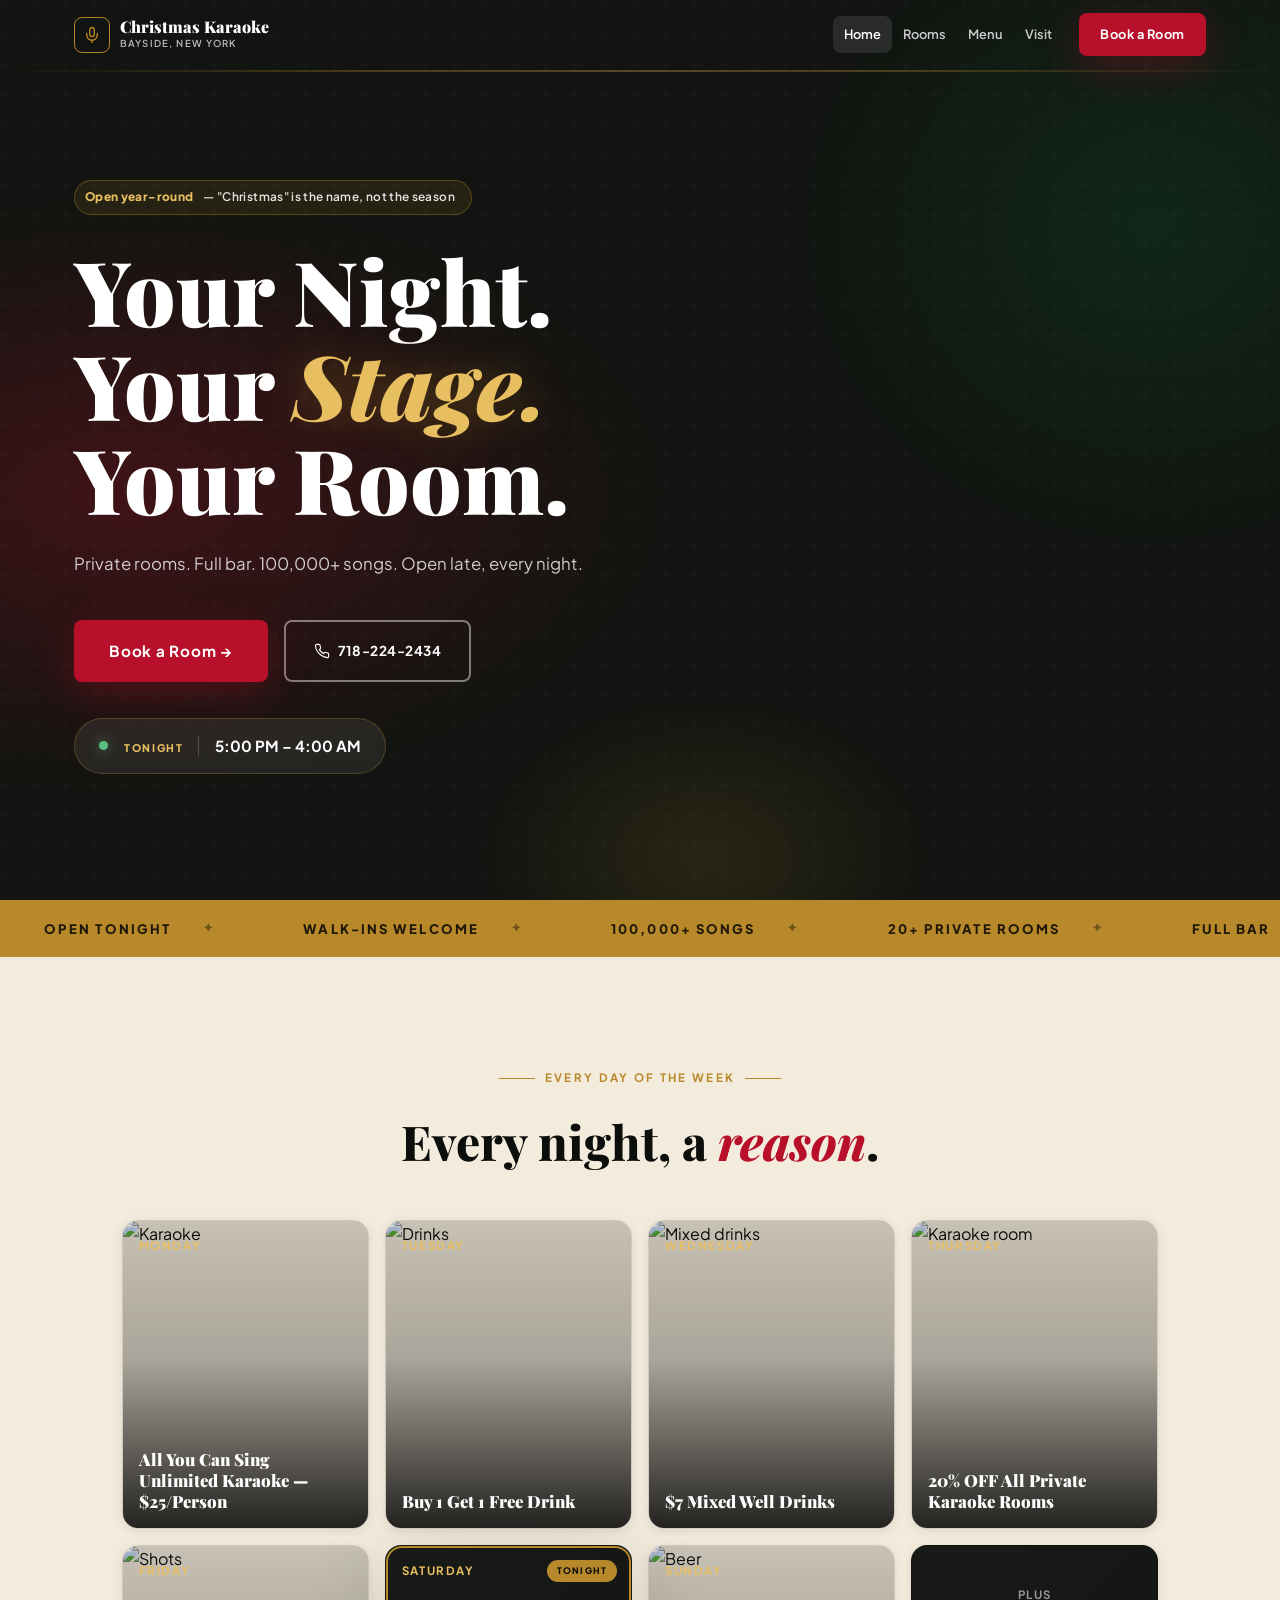
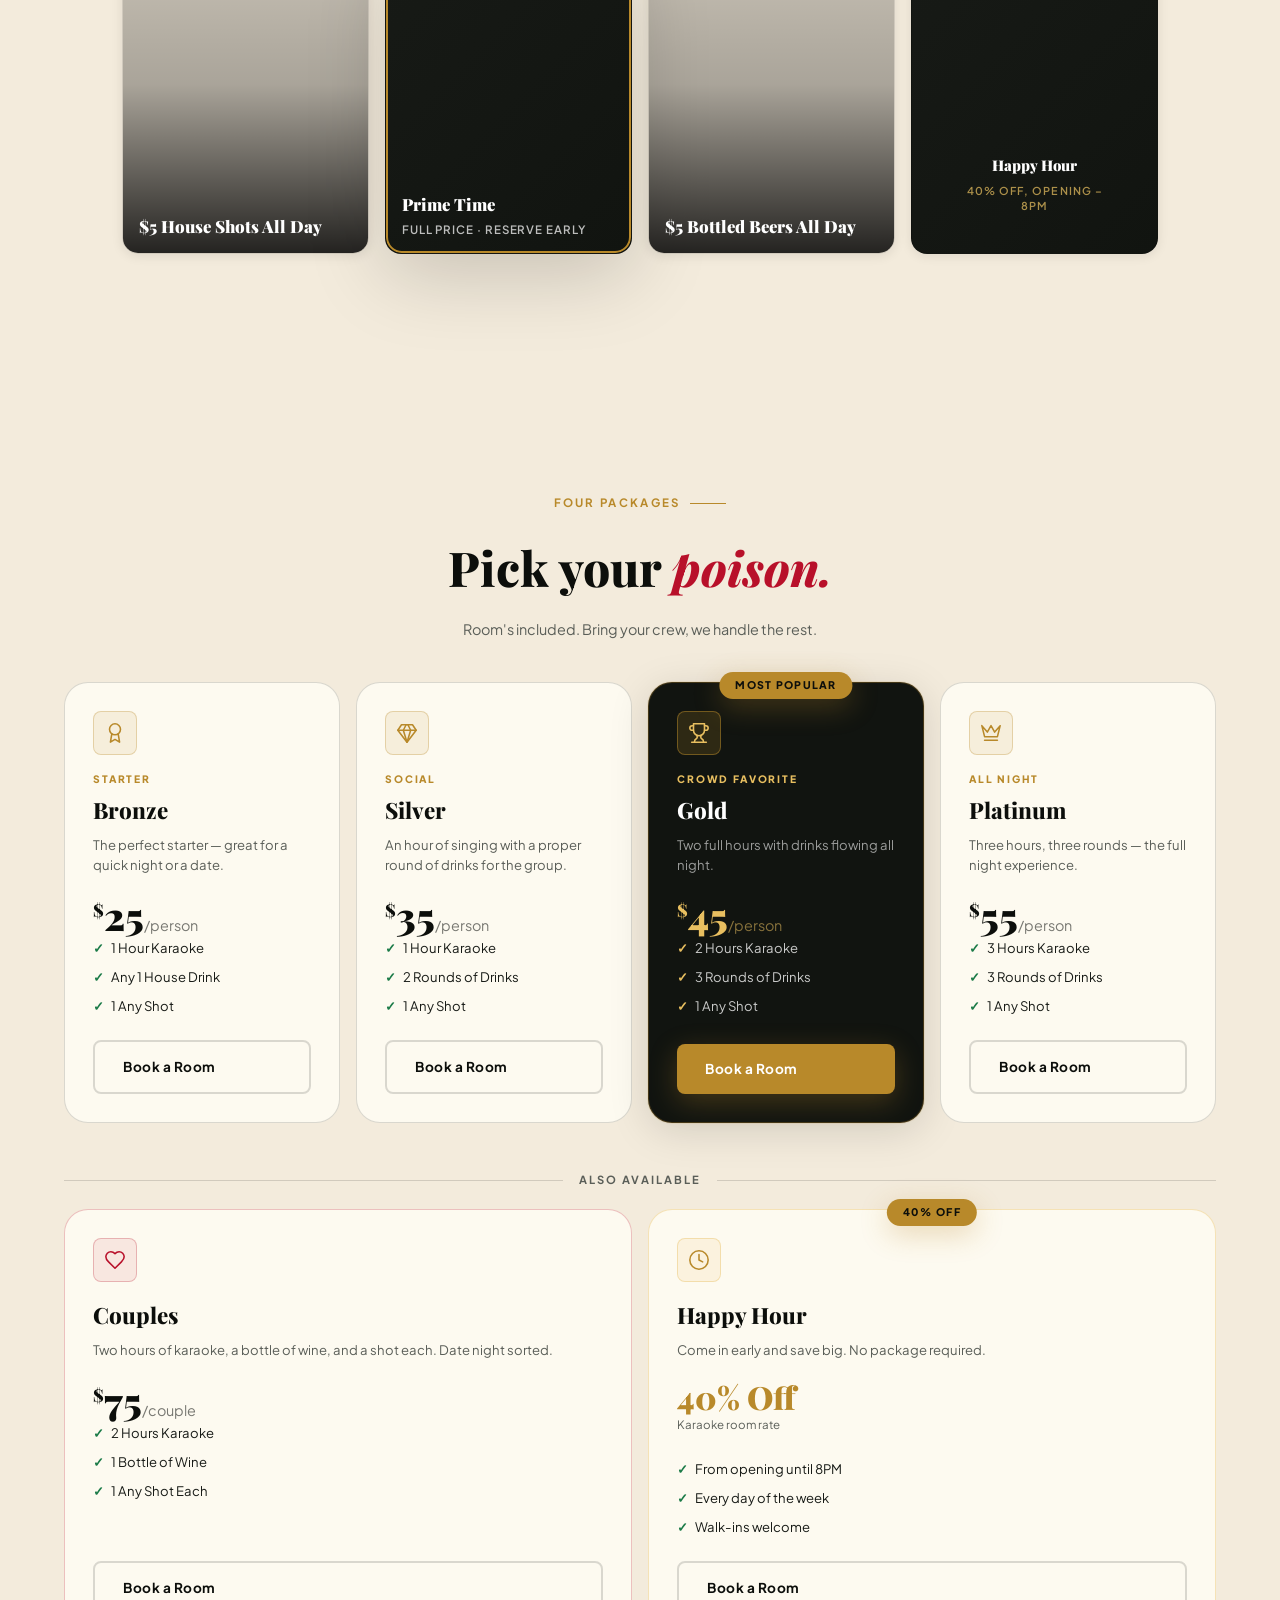
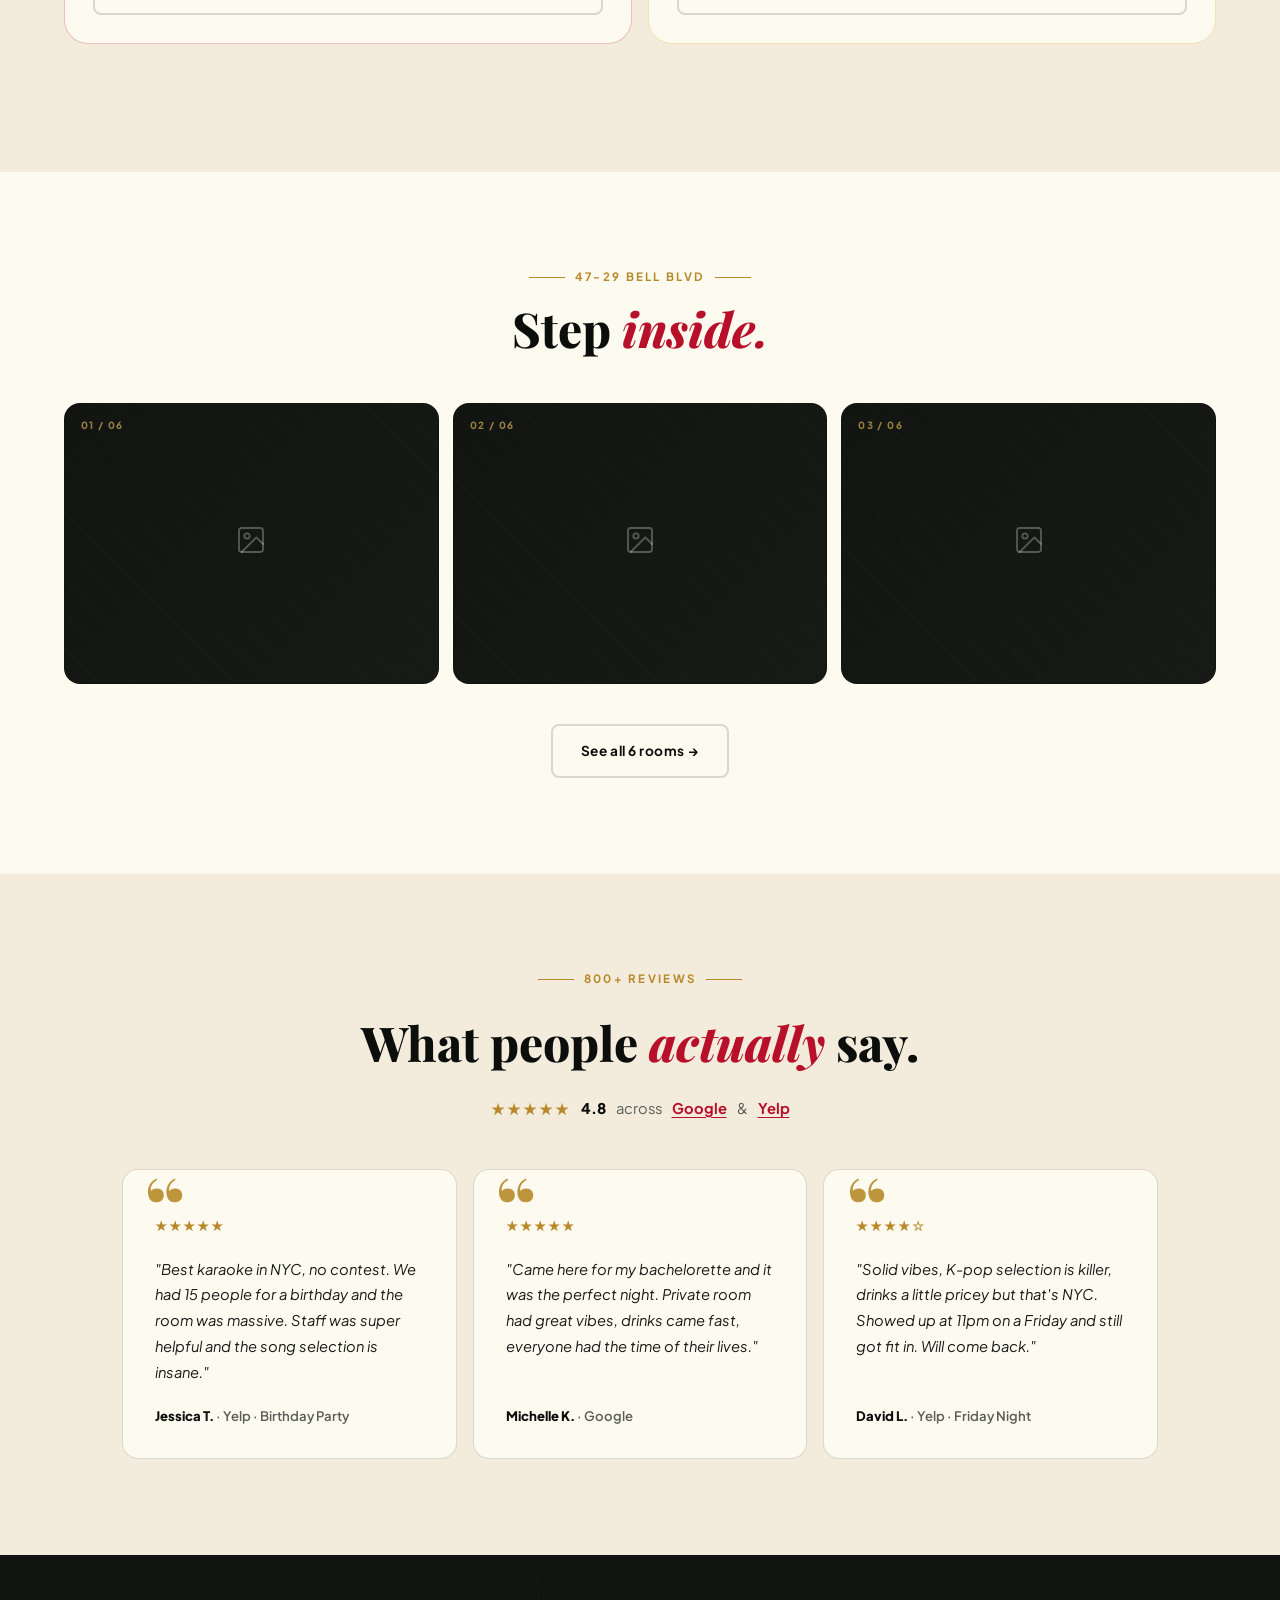
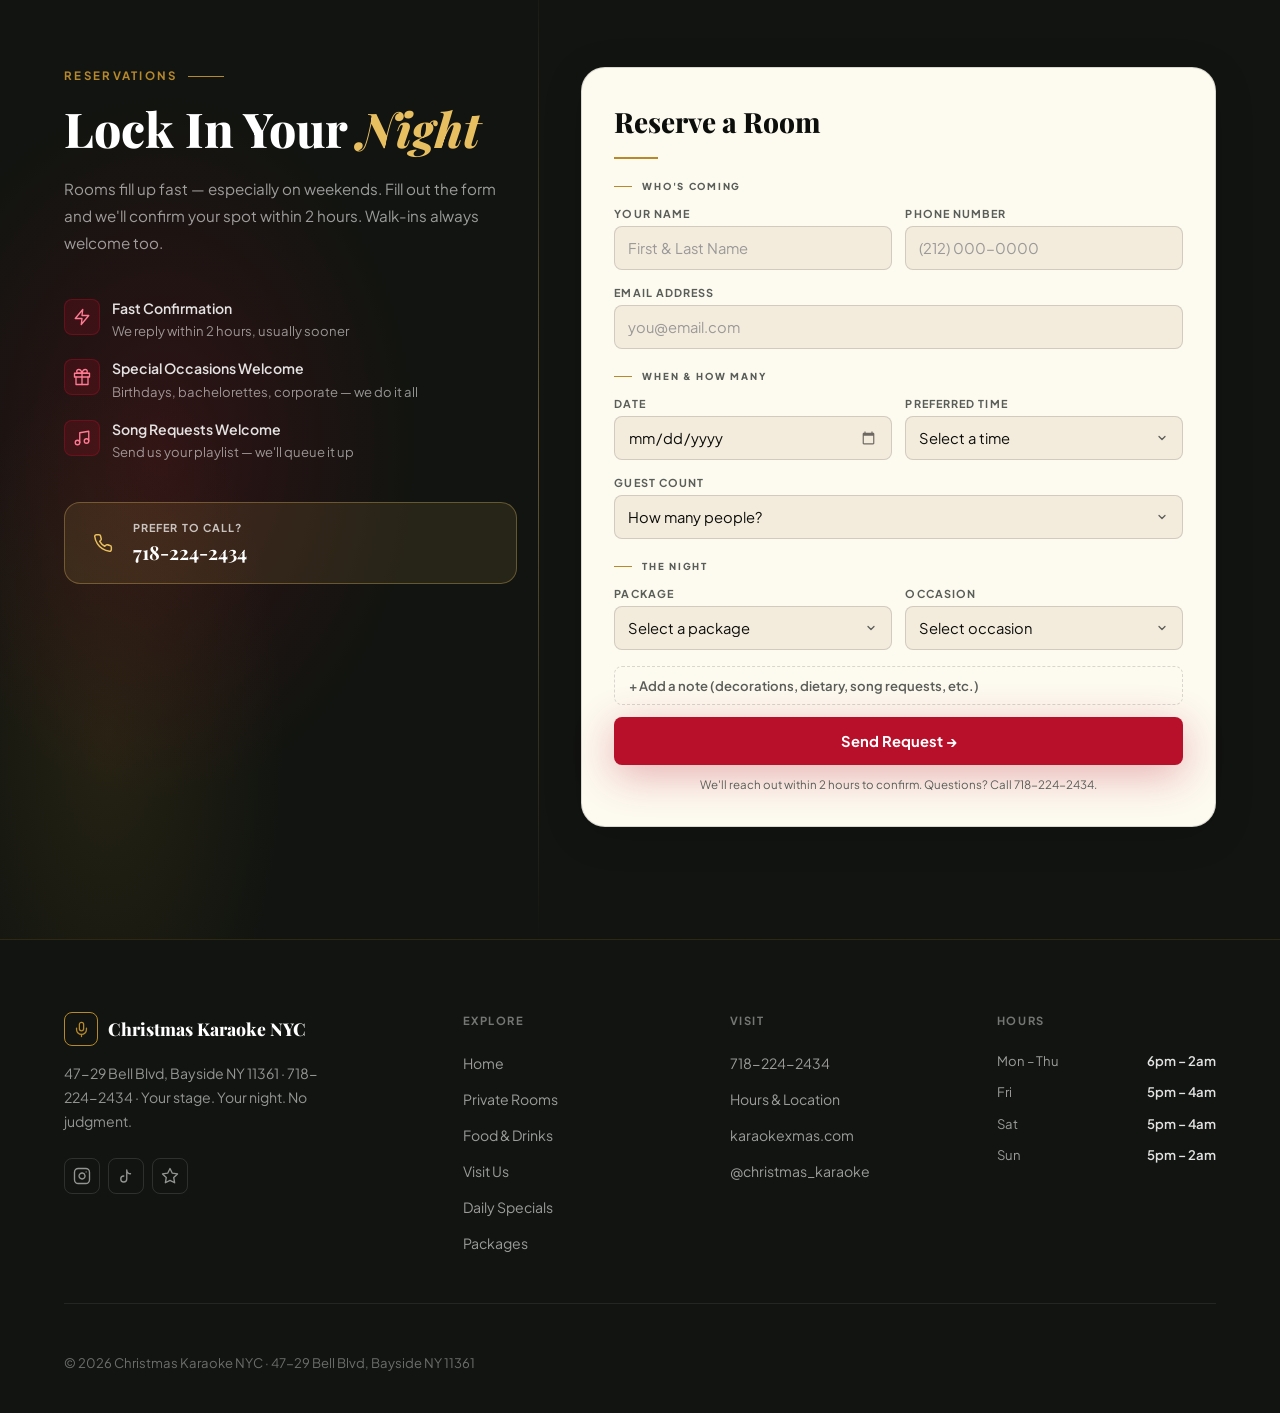
==== index.html @ c5a05d28 "initial commit" ====
<!DOCTYPE html>
<html lang="en">
<head>
<meta charset="UTF-8">
<meta name="viewport" content="width=device-width, initial-scale=1.0">
<title>Christmas Karaoke NYC | Private Karaoke Rooms | Bayside, Queens</title>
<meta name="description" content="NYC's largest karaoke bar with private rooms. 47-29 Bell Blvd, Bayside NY. Open late every night. Book online or call 718-224-2434.">
<meta name="robots" content="index, follow">
<link rel="canonical" href="https://www.karaokexmas.com">
<link rel="icon" href="data:image/svg+xml,%3Csvg xmlns='http://www.w3.org/2000/svg' viewBox='0 0 24 24' fill='none' stroke='%23e8bf60' stroke-width='2.2' stroke-linecap='round' stroke-linejoin='round'%3E%3Crect x='9' y='2' width='6' height='12' rx='3'/%3E%3Cpath d='M19 10v2a7 7 0 0 1-14 0v-2'/%3E%3Cline x1='12' x2='12' y1='19' y2='22'/%3E%3C/svg%3E">
<script type="application/ld+json">
{"@context":"https://schema.org","@type":"NightClub","name":"Christmas Karaoke NYC","url":"https://www.karaokexmas.com","description":"NYC's largest karaoke bar with private rooms for groups of all sizes.","address":{"@type":"PostalAddress","streetAddress":"47-29 Bell Blvd","addressLocality":"Bayside","addressRegion":"NY","postalCode":"11361","addressCountry":"US"},"telephone":"+17182242434","priceRange":"$$","aggregateRating":{"@type":"AggregateRating","ratingValue":"4.8","reviewCount":"800"}}
</script>
<link rel="preconnect" href="https://fonts.googleapis.com">
<link rel="preconnect" href="https://fonts.gstatic.com" crossorigin>
<link href="https://fonts.googleapis.com/css2?family=Plus+Jakarta+Sans:wght@400;500;600;700;800&family=Playfair+Display:ital,wght@0,800;0,900;1,900&display=swap" rel="stylesheet">
<link rel="stylesheet" href="styles.css">
</head>
<body>

<!-- NAV -->
<nav id="nav">
  <div class="nav-inner">
    <a href="index.html" class="nav-logo">
      <div class="nav-logo-icon"><svg viewBox="0 0 24 24" fill="none" stroke="currentColor" stroke-width="1.8" stroke-linecap="round" stroke-linejoin="round"><rect x="9" y="2" width="6" height="12" rx="3"/><path d="M19 10v2a7 7 0 0 1-14 0v-2"/><line x1="12" x2="12" y1="19" y2="22"/></svg></div>
      <div><span class="nav-logo-top">Christmas Karaoke</span><span class="nav-logo-sub">Bayside, New York</span></div>
    </a>
    <ul class="nav-links">
      <li><a href="index.html" class="active">Home</a></li>
      <li><a href="rooms.html">Rooms</a></li>
      <li><a href="menu.html">Menu</a></li>
      <li><a href="visit.html">Visit</a></li>
    </ul>
    <div class="nav-book"><a href="#booking" class="btn btn-red">Book a Room</a></div>
    <button class="nav-burger" onclick="toggleNav()" aria-label="Menu" aria-expanded="false"><span></span><span></span><span></span></button>
  </div>
</nav>
<div class="nav-drawer" id="nav-drawer">
  <a href="index.html" onclick="closeNav()">Home</a>
  <a href="rooms.html" onclick="closeNav()">Rooms</a>
  <a href="menu.html" onclick="closeNav()">Menu</a>
  <a href="visit.html" onclick="closeNav()">Visit</a>
  <a href="#booking" onclick="closeNav()" class="drawer-book">Book a Room →</a>
</div>

<!-- HERO -->
<section id="hero">
  <div class="hero-ambient"></div>
  <div class="hero-texture"></div>
  <div class="hero-inner">
    <div class="hero-content">
      <div class="hero-year-round"><strong>Open year-round</strong> — "Christmas" is the name, not the season</div>
      <h1 class="hero-h1">Your Night.<br>Your <em>Stage.</em><br>Your Room.</h1>
      <p class="hero-sub">Private rooms. Full bar. 100,000+ songs. Open late, every night.</p>
      <div class="hero-actions">
        <a href="#booking" class="btn btn-red btn-lg">Book a Room →</a>
        <a href="tel:+17182242434" class="btn btn-outline-white"><svg class="icon" style="width:16px;height:16px;" viewBox="0 0 24 24"><path d="M22 16.92v3a2 2 0 0 1-2.18 2 19.79 19.79 0 0 1-8.63-3.07 19.5 19.5 0 0 1-6-6 19.79 19.79 0 0 1-3.07-8.67A2 2 0 0 1 4.11 2h3a2 2 0 0 1 2 1.72 12.84 12.84 0 0 0 .7 2.81 2 2 0 0 1-.45 2.11L8.09 9.91a16 16 0 0 0 6 6l1.27-1.27a2 2 0 0 1 2.11-.45 12.84 12.84 0 0 0 2.81.7A2 2 0 0 1 22 16.92z"/></svg>718-224-2434</a>
      </div>
      <div class="hero-tonight" id="hero-tonight">
        <span class="hero-tonight-dot"></span>
        <div><span class="hero-tonight-label">Tonight</span></div>
        <div class="hero-tonight-sep"></div>
        <span class="hero-tonight-time" id="hero-tonight-time">6:00 PM – 2:00 AM</span>
      </div>
    </div>
  </div>
</section>

<!-- MARQUEE -->
<div class="marquee-wrap" aria-hidden="true">
  <div class="marquee-track">
    <span class="marquee-item">Open tonight</span><span class="marquee-item">Walk-ins welcome</span><span class="marquee-item">100,000+ songs</span><span class="marquee-item">20+ private rooms</span><span class="marquee-item">Full bar</span><span class="marquee-item">Birthdays · Bachelorettes · Corporate</span><span class="marquee-item">Open 'til 4am Fri & Sat</span><span class="marquee-item">Bayside, Queens NY</span><span class="marquee-item">Book 718-224-2434</span><span class="marquee-item">Open tonight</span><span class="marquee-item">Walk-ins welcome</span><span class="marquee-item">100,000+ songs</span><span class="marquee-item">20+ private rooms</span><span class="marquee-item">Full bar</span><span class="marquee-item">Birthdays · Bachelorettes · Corporate</span><span class="marquee-item">Open 'til 4am Fri & Sat</span><span class="marquee-item">Bayside, Queens NY</span><span class="marquee-item">Book 718-224-2434</span>
  </div>
</div>

<!-- DAILY SPECIALS -->
<section id="specials">
  <div class="specials-header container">
    <p class="section-eyebrow reveal">Every Day of the Week</p>
    <h2 class="specials-h2 reveal d1">Every night, a <em>reason</em>.</h2>
  </div>
  <div class="specials-grid container">
    <div class="special-card reveal" data-day="1">
      <div class="special-card-img"><img src="https://images.unsplash.com/photo-1516280440614-37939bbacd81?auto=format&fit=crop&w=400&q=75" alt="Karaoke" loading="lazy"></div>
      <div class="special-card-body"><span class="special-tag">Tonight</span><div class="special-day">Monday</div><div class="special-offer">All You Can Sing Unlimited Karaoke — $25/Person</div></div>
    </div>
    <div class="special-card reveal d1" data-day="2">
      <div class="special-card-img"><img src="https://images.unsplash.com/photo-1470337458703-46ad1756a187?auto=format&fit=crop&w=400&q=75" alt="Drinks" loading="lazy"></div>
      <div class="special-card-body"><span class="special-tag">Tonight</span><div class="special-day">Tuesday</div><div class="special-offer">Buy 1 Get 1 Free Drink</div></div>
    </div>
    <div class="special-card reveal d2" data-day="3">
      <div class="special-card-img"><img src="https://images.unsplash.com/photo-1551538827-9c037cb4f32a?auto=format&fit=crop&w=400&q=75" alt="Mixed drinks" loading="lazy"></div>
      <div class="special-card-body"><span class="special-tag">Tonight</span><div class="special-day">Wednesday</div><div class="special-offer">$7 Mixed Well Drinks</div></div>
    </div>
    <div class="special-card reveal d1" data-day="4">
      <div class="special-card-img"><img src="https://images.unsplash.com/photo-1574391884720-bbc3740c59d1?auto=format&fit=crop&w=400&q=75" alt="Karaoke room" loading="lazy"></div>
      <div class="special-card-body"><span class="special-tag">Tonight</span><div class="special-day">Thursday</div><div class="special-offer">20% OFF All Private Karaoke Rooms</div></div>
    </div>
    <div class="special-card reveal d2" data-day="5">
      <div class="special-card-img"><img src="https://images.unsplash.com/photo-1559628233-100c798642b8?auto=format&fit=crop&w=400&q=75" alt="Shots" loading="lazy"></div>
      <div class="special-card-body"><span class="special-tag">Tonight</span><div class="special-day">Friday</div><div class="special-offer">$5 House Shots All Day</div></div>
    </div>
    <div class="special-card no-special reveal d3" data-day="6">
      <div class="special-card-body"><span class="special-tag">Tonight</span><div class="special-day">Saturday</div><div class="special-offer">Prime Time<br><span style="font-family:var(--font-body);font-size:0.72rem;font-weight:600;color:rgba(255,255,255,0.72);letter-spacing:0.08em;text-transform:uppercase;margin-top:8px;display:block;">Full price · Reserve early</span></div></div>
    </div>
    <div class="special-card reveal" data-day="0">
      <div class="special-card-img"><img src="https://images.unsplash.com/photo-1608270586620-248524c67de9?auto=format&fit=crop&w=400&q=75" alt="Beer" loading="lazy"></div>
      <div class="special-card-body"><span class="special-tag">Tonight</span><div class="special-day">Sunday</div><div class="special-offer">$5 Bottled Beers All Day</div></div>
    </div>
    <div class="special-card no-special reveal d1" style="display:flex;align-items:center;justify-content:center;text-align:center;padding:1.5rem;">
      <div class="special-card-body" style="justify-content:center;align-items:center;">
        <div class="special-day" style="color:rgba(255,255,255,0.55);">Plus</div>
        <div class="special-offer" style="font-size:0.92rem;line-height:1.35;">Happy Hour<br><span style="font-family:var(--font-body);font-size:0.68rem;font-weight:600;color:rgba(232,191,96,0.72);letter-spacing:0.1em;text-transform:uppercase;margin-top:8px;display:block;">40% off, opening – 8pm</span></div>
      </div>
    </div>
  </div>
</section>

<!-- PACKAGES -->
<section id="packages">
  <div class="packages-header">
    <p class="section-eyebrow reveal" style="justify-content:center;">Four Packages</p>
    <h2 class="packages-h2 reveal d1">Pick your <em>poison.</em></h2>
    <p class="packages-sub reveal d2">Room's included. Bring your crew, we handle the rest.</p>
  </div>
  <div class="packages-grid tier-grid">
    <div class="pkg-card reveal">
      <span class="pkg-icon"><svg viewBox="0 0 24 24" fill="none" stroke="currentColor" stroke-width="1.7" stroke-linecap="round" stroke-linejoin="round"><circle cx="12" cy="8" r="6"/><path d="M15.477 12.89 17 22l-5-3-5 3 1.523-9.11"/></svg></span>
      <span class="pkg-tier">Starter</span>
      <div class="pkg-name">Bronze</div>
      <div class="pkg-desc">The perfect starter — great for a quick night or a date.</div>
      <div class="pkg-price"><sup>$</sup>25<small>/person</small></div>
      <ul class="pkg-feat"><li>1 Hour Karaoke</li><li>Any 1 House Drink</li><li>1 Any Shot</li></ul>
      <a href="#booking" class="btn btn-outline" onclick="selectPackage('Bronze – $25/person', event)">Book a Room</a>
    </div>
    <div class="pkg-card reveal d1">
      <span class="pkg-icon"><svg viewBox="0 0 24 24" fill="none" stroke="currentColor" stroke-width="1.7" stroke-linecap="round" stroke-linejoin="round"><path d="M6 3h12l4 6-10 13L2 9Z"/><path d="M11 3 8 9l4 13 4-13-3-6"/><path d="M2 9h20"/></svg></span>
      <span class="pkg-tier">Social</span>
      <div class="pkg-name">Silver</div>
      <div class="pkg-desc">An hour of singing with a proper round of drinks for the group.</div>
      <div class="pkg-price"><sup>$</sup>35<small>/person</small></div>
      <ul class="pkg-feat"><li>1 Hour Karaoke</li><li>2 Rounds of Drinks</li><li>1 Any Shot</li></ul>
      <a href="#booking" class="btn btn-outline" onclick="selectPackage('Silver – $35/person', event)">Book a Room</a>
    </div>
    <div class="pkg-card featured reveal d2">
      <div class="pkg-popular">Most Popular</div>
      <span class="pkg-icon"><svg viewBox="0 0 24 24" fill="none" stroke="currentColor" stroke-width="1.7" stroke-linecap="round" stroke-linejoin="round"><path d="M6 9H4.5a2.5 2.5 0 0 1 0-5H6"/><path d="M18 9h1.5a2.5 2.5 0 0 0 0-5H18"/><path d="M4 22h16"/><path d="M10 14.66V17c0 .55-.47.98-.97 1.21C7.85 18.75 7 20.24 7 22"/><path d="M14 14.66V17c0 .55.47.98.97 1.21C16.15 18.75 17 20.24 17 22"/><path d="M18 2H6v7a6 6 0 0 0 12 0V2Z"/></svg></span>
      <span class="pkg-tier">Crowd Favorite</span>
      <div class="pkg-name">Gold</div>
      <div class="pkg-desc">Two full hours with drinks flowing all night.</div>
      <div class="pkg-price"><sup>$</sup>45<small>/person</small></div>
      <ul class="pkg-feat"><li>2 Hours Karaoke</li><li>3 Rounds of Drinks</li><li>1 Any Shot</li></ul>
      <a href="#booking" class="btn btn-gold" onclick="selectPackage('Gold – $45/person', event)">Book a Room</a>
    </div>
    <div class="pkg-card reveal d3">
      <span class="pkg-icon"><svg viewBox="0 0 24 24" fill="none" stroke="currentColor" stroke-width="1.7" stroke-linecap="round" stroke-linejoin="round"><path d="m2 4 3 12h14l3-12-6 7-4-7-4 7-6-7zm3 16h14"/></svg></span>
      <span class="pkg-tier">All Night</span>
      <div class="pkg-name">Platinum</div>
      <div class="pkg-desc">Three hours, three rounds — the full night experience.</div>
      <div class="pkg-price"><sup>$</sup>55<small>/person</small></div>
      <ul class="pkg-feat"><li>3 Hours Karaoke</li><li>3 Rounds of Drinks</li><li>1 Any Shot</li></ul>
      <a href="#booking" class="btn btn-outline" onclick="selectPackage('Platinum – $55/person', event)">Book a Room</a>
    </div>
  </div>
  <div class="special-offers-head reveal"><span>Also Available</span></div>
  <div class="special-offers-grid">
    <div class="pkg-card couples reveal">
      <span class="pkg-icon"><svg viewBox="0 0 24 24" fill="none" stroke="currentColor" stroke-width="1.7" stroke-linecap="round" stroke-linejoin="round"><path d="M19 14c1.49-1.46 3-3.21 3-5.5A5.5 5.5 0 0 0 16.5 3c-1.76 0-3 .5-4.5 2-1.5-1.5-2.74-2-4.5-2A5.5 5.5 0 0 0 2 8.5c0 2.3 1.5 4.05 3 5.5l7 7Z"/></svg></span>
      <div class="pkg-name">Couples</div>
      <div class="pkg-desc">Two hours of karaoke, a bottle of wine, and a shot each. Date night sorted.</div>
      <div class="pkg-price"><sup>$</sup>75<small>/couple</small></div>
      <ul class="pkg-feat"><li>2 Hours Karaoke</li><li>1 Bottle of Wine</li><li>1 Any Shot Each</li></ul>
      <a href="#booking" class="btn btn-outline" onclick="selectPackage('Couples – $75/couple', event)">Book a Room</a>
    </div>
    <div class="pkg-card happy-hour reveal d1">
      <div class="pkg-hh-badge">40% OFF</div>
      <span class="pkg-icon"><svg viewBox="0 0 24 24" fill="none" stroke="currentColor" stroke-width="1.7" stroke-linecap="round" stroke-linejoin="round"><circle cx="12" cy="12" r="10"/><polyline points="12 6 12 12 16 14"/></svg></span>
      <div class="pkg-name">Happy Hour</div>
      <div class="pkg-desc">Come in early and save big. No package required.</div>
      <div class="pkg-price" style="font-size:2rem;color:var(--gold);">40% Off</div>
      <div class="pkg-price-note">Karaoke room rate</div>
      <ul class="pkg-feat">
        <li>From opening until 8PM</li>
        <li>Every day of the week</li>
        <li>Walk-ins welcome</li>
      </ul>
      <a href="#booking" class="btn btn-outline" onclick="selectPackage('Happy Hour (40% off, open–8PM)', event)">Book a Room</a>
    </div>
  </div>
</section>

<!-- ROOMS TEASER (condensed) -->
<section id="rooms">
  <div class="rooms-header">
    <p class="section-eyebrow reveal">47-29 Bell Blvd</p>
    <h2 class="rooms-h2 reveal d1">Step <em>inside.</em></h2>
  </div>
  <div class="rooms-grid">
    <div class="room-photo reveal"><span class="room-photo-num">01 / 06</span><div class="room-photo-placeholder"><svg viewBox="0 0 24 24" fill="none" stroke="currentColor" stroke-width="1.4" stroke-linecap="round" stroke-linejoin="round"><rect x="3" y="3" width="18" height="18" rx="2"/><circle cx="9" cy="9" r="2"/><path d="m21 15-5-5L5 21"/></svg></div></div>
    <div class="room-photo reveal d1"><span class="room-photo-num">02 / 06</span><div class="room-photo-placeholder"><svg viewBox="0 0 24 24" fill="none" stroke="currentColor" stroke-width="1.4" stroke-linecap="round" stroke-linejoin="round"><rect x="3" y="3" width="18" height="18" rx="2"/><circle cx="9" cy="9" r="2"/><path d="m21 15-5-5L5 21"/></svg></div></div>
    <div class="room-photo reveal d2"><span class="room-photo-num">03 / 06</span><div class="room-photo-placeholder"><svg viewBox="0 0 24 24" fill="none" stroke="currentColor" stroke-width="1.4" stroke-linecap="round" stroke-linejoin="round"><rect x="3" y="3" width="18" height="18" rx="2"/><circle cx="9" cy="9" r="2"/><path d="m21 15-5-5L5 21"/></svg></div></div>
  </div>
  <div class="rooms-footer reveal d3"><a href="rooms.html" class="btn btn-outline">See all 6 rooms →</a></div>
</section>

<!-- REVIEWS (3 max) -->
<section id="reviews">
  <div class="reviews-header">
    <p class="section-eyebrow reveal">800+ Reviews</p>
    <h2 class="reviews-h2 reveal d1">What people <em>actually</em> say.</h2>
    <div class="reviews-agg-inline reveal d2"><span class="stars">★★★★★</span> <strong>4.8</strong> across <a href="https://www.google.com/search?q=christmas+karaoke+bayside" target="_blank" rel="noopener">Google</a> & <a href="https://www.yelp.com/search?find_desc=christmas+karaoke&find_loc=bayside+ny" target="_blank" rel="noopener">Yelp</a></div>
  </div>
  <div class="reviews-grid container">
    <div class="review-card reveal"><div class="review-stars">★★★★★</div><p class="review-text">"Best karaoke in NYC, no contest. We had 15 people for a birthday and the room was massive. Staff was super helpful and the song selection is insane."</p><p class="review-source-line"><strong>Jessica T.</strong> · Yelp · Birthday Party</p></div>
    <div class="review-card reveal d1"><div class="review-stars">★★★★★</div><p class="review-text">"Came here for my bachelorette and it was the perfect night. Private room had great vibes, drinks came fast, everyone had the time of their lives."</p><p class="review-source-line"><strong>Michelle K.</strong> · Google</p></div>
    <div class="review-card reveal d2"><div class="review-stars">★★★★☆</div><p class="review-text">"Solid vibes, K-pop selection is killer, drinks a little pricey but that's NYC. Showed up at 11pm on a Friday and still got fit in. Will come back."</p><p class="review-source-line"><strong>David L.</strong> · Yelp · Friday Night</p></div>
  </div>
</section>

<!-- BOOKING -->
<section id="booking">
  <div class="booking-inner">
    <div>
      <p class="section-eyebrow reveal">Reservations</p>
      <h2 class="booking-h2 reveal d1">Lock In Your <em>Night</em></h2>
      <p class="booking-body reveal d2">Rooms fill up fast — especially on weekends. Fill out the form and we'll confirm your spot within 2 hours. Walk-ins always welcome too.</p>
      <div class="booking-perks reveal d3">
        <div class="perk-item"><div class="perk-icon"><svg viewBox="0 0 24 24" fill="none" stroke="currentColor" stroke-width="1.8" stroke-linecap="round" stroke-linejoin="round"><polygon points="13 2 3 14 12 14 11 22 21 10 12 10 13 2"/></svg></div><div><div class="perk-text">Fast Confirmation</div><span class="perk-sub">We reply within 2 hours, usually sooner</span></div></div>
        <div class="perk-item"><div class="perk-icon"><svg viewBox="0 0 24 24" fill="none" stroke="currentColor" stroke-width="1.8" stroke-linecap="round" stroke-linejoin="round"><polyline points="20 12 20 22 4 22 4 12"/><rect x="2" y="7" width="20" height="5"/><line x1="12" y1="22" x2="12" y2="7"/><path d="M12 7H7.5a2.5 2.5 0 0 1 0-5C11 2 12 7 12 7z"/><path d="M12 7h4.5a2.5 2.5 0 0 0 0-5C13 2 12 7 12 7z"/></svg></div><div><div class="perk-text">Special Occasions Welcome</div><span class="perk-sub">Birthdays, bachelorettes, corporate — we do it all</span></div></div>
        <div class="perk-item"><div class="perk-icon"><svg viewBox="0 0 24 24" fill="none" stroke="currentColor" stroke-width="1.8" stroke-linecap="round" stroke-linejoin="round"><path d="M9 18V5l12-2v13"/><circle cx="6" cy="18" r="3"/><circle cx="18" cy="16" r="3"/></svg></div><div><div class="perk-text">Song Requests Welcome</div><span class="perk-sub">Send us your playlist — we'll queue it up</span></div></div>
      </div>
      <a href="tel:+17182242434" class="phone-cta reveal d4"><span class="pc-icon"><svg viewBox="0 0 24 24" fill="none" stroke="currentColor" stroke-width="1.8" stroke-linecap="round" stroke-linejoin="round"><path d="M22 16.92v3a2 2 0 0 1-2.18 2 19.79 19.79 0 0 1-8.63-3.07 19.5 19.5 0 0 1-6-6 19.79 19.79 0 0 1-3.07-8.67A2 2 0 0 1 4.11 2h3a2 2 0 0 1 2 1.72 12.84 12.84 0 0 0 .7 2.81 2 2 0 0 1-.45 2.11L8.09 9.91a16 16 0 0 0 6 6l1.27-1.27a2 2 0 0 1 2.11-.45 12.84 12.84 0 0 0 2.81.7A2 2 0 0 1 22 16.92z"/></svg></span><div><div class="pc-label">Prefer to call?</div><div class="pc-num">718-224-2434</div></div></a>
    </div>
    <div class="booking-form reveal d2">
      <div class="form-title">Reserve a Room</div>
      <div class="form-pkg-banner" id="form-pkg-banner"><span>✦</span><span id="form-pkg-text"></span></div>
      <div class="form-group-head">WHO'S COMING</div>
      <div class="form-grid">
        <div class="form-group"><label class="form-label" for="f-name">Your Name</label><input class="form-control" type="text" id="f-name" placeholder="First & Last Name"></div>
        <div class="form-group"><label class="form-label" for="f-phone">Phone Number</label><input class="form-control" type="tel" id="f-phone" placeholder="(212) 000-0000"></div>
        <div class="form-group form-full"><label class="form-label" for="f-email">Email Address</label><input class="form-control" type="email" id="f-email" placeholder="you@email.com"></div>
      </div>
      <div class="form-group-head">WHEN & HOW MANY</div>
      <div class="form-grid">
        <div class="form-group"><label class="form-label" for="f-date">Date</label><input class="form-control" type="date" id="f-date"></div>
        <div class="form-group"><label class="form-label" for="f-time">Preferred Time</label><select class="form-control" id="f-time"><option value="">Select a time</option><option>5:00 PM</option><option>6:00 PM</option><option>7:00 PM</option><option>8:00 PM</option><option>9:00 PM</option><option>10:00 PM</option><option>11:00 PM</option><option>12:00 AM</option><option>1:00 AM</option></select></div>
        <div class="form-group form-full"><label class="form-label" for="f-guests">Guest Count</label><select class="form-control" id="f-guests"><option value="">How many people?</option><option>2 – 6 guests</option><option>6 – 12 guests</option><option>12 – 20 guests</option><option>20 – 30 guests</option><option>30+ guests</option></select></div>
      </div>
      <div class="form-group-head">THE NIGHT</div>
      <div class="form-grid">
        <div class="form-group"><label class="form-label" for="f-package">Package</label>
          <select class="form-control" id="f-package">
            <option value="">Select a package</option>
            <option value="Bronze – $25/person">Bronze – $25/person</option>
            <option value="Silver – $35/person">Silver – $35/person</option>
            <option value="Gold – $45/person">Gold – $45/person (Most Popular)</option>
            <option value="Platinum – $55/person">Platinum – $55/person</option>
            <option value="Couples – $75/couple">Couples – $75/couple</option>
            <option value="Happy Hour (40% off, open–8PM)">Happy Hour – 40% off</option>
          </select>
        </div>
        <div class="form-group"><label class="form-label" for="f-occasion">Occasion</label><select class="form-control" id="f-occasion"><option value="">Select occasion</option><option>Birthday Party</option><option>Date Night</option><option>Friend Hangout</option><option>Bachelorette / Bachelor</option><option>Corporate Event</option><option>Anniversary</option><option>No occasion, just vibes</option><option>Other</option></select></div>
      </div>
      <button type="button" class="form-notes-toggle" id="form-notes-toggle" onclick="toggleNotes()">+ Add a note (decorations, dietary, song requests, etc.)</button>
      <div class="form-notes-wrap" id="form-notes-wrap">
        <label class="form-label" for="f-notes">Special Requests</label>
        <textarea class="form-control" id="f-notes" placeholder="Decorations, dietary needs, song requests, anything else..."></textarea>
      </div>
      <button class="form-submit" id="form-submit-btn" onclick="submitForm()">Send Request →</button>
      <div class="form-success" id="form-success">
        <div class="form-success-icon"><svg viewBox="0 0 24 24" fill="none" stroke="currentColor" stroke-width="2.5" stroke-linecap="round" stroke-linejoin="round"><polyline points="20 6 9 17 4 12"/></svg></div>
        <div><div class="form-success-title">Request sent.</div><div class="form-success-sub">We'll confirm within 2 hours. Usually sooner.</div></div>
      </div>
      <p class="form-note">We'll reach out within 2 hours to confirm. Questions? Call 718-224-2434.</p>
    </div>
  </div>
</section>

<!-- FOOTER -->
<footer>
  <div class="footer-inner">
    <div class="footer-top">
      <div>
        <div class="footer-brand-logo"><div class="footer-brand-icon"><svg viewBox="0 0 24 24" fill="none" stroke="currentColor" stroke-width="1.8" stroke-linecap="round" stroke-linejoin="round"><rect x="9" y="2" width="6" height="12" rx="3"/><path d="M19 10v2a7 7 0 0 1-14 0v-2"/><line x1="12" x2="12" y1="19" y2="22"/></svg></div><div class="footer-brand-name">Christmas Karaoke NYC</div></div>
        <p class="footer-tagline">47-29 Bell Blvd, Bayside NY 11361 · 718-224-2434 · Your stage. Your night. No judgment.</p>
        <div class="footer-socials">
          <a href="https://instagram.com/christmas_karaoke" class="social-link" aria-label="Instagram"><svg viewBox="0 0 24 24" fill="none" stroke="currentColor" stroke-width="1.8" stroke-linecap="round" stroke-linejoin="round"><rect x="2" y="2" width="20" height="20" rx="5" ry="5"/><path d="M16 11.37A4 4 0 1 1 12.63 8 4 4 0 0 1 16 11.37z"/><line x1="17.5" y1="6.5" x2="17.51" y2="6.5"/></svg></a>
          <a href="#" class="social-link" aria-label="TikTok"><svg viewBox="0 0 24 24" fill="none" stroke="currentColor" stroke-width="1.8" stroke-linecap="round" stroke-linejoin="round"><path d="M9 12a4 4 0 1 0 4 4V4a5 5 0 0 0 5 5"/></svg></a>
          <a href="#" class="social-link" aria-label="Yelp"><svg viewBox="0 0 24 24" fill="none" stroke="currentColor" stroke-width="1.8" stroke-linecap="round" stroke-linejoin="round"><polygon points="12 2 15.09 8.26 22 9.27 17 14.14 18.18 21.02 12 17.77 5.82 21.02 7 14.14 2 9.27 8.91 8.26 12 2"/></svg></a>
        </div>
      </div>
      <div class="footer-col"><h5>Explore</h5><ul><li><a href="index.html">Home</a></li><li><a href="rooms.html">Private Rooms</a></li><li><a href="menu.html">Food & Drinks</a></li><li><a href="visit.html">Visit Us</a></li><li><a href="#specials">Daily Specials</a></li><li><a href="#packages">Packages</a></li></ul></div>
      <div class="footer-col"><h5>Visit</h5><ul><li><a href="tel:+17182242434">718-224-2434</a></li><li><a href="visit.html">Hours & Location</a></li><li><a href="https://www.karaokexmas.com">karaokexmas.com</a></li><li><a href="https://instagram.com/christmas_karaoke">@christmas_karaoke</a></li></ul></div>
      <div class="footer-col"><h5>Hours</h5><ul class="footer-hours"><li><span>Mon – Thu</span><strong>6pm – 2am</strong></li><li><span>Fri</span><strong>5pm – 4am</strong></li><li><span>Sat</span><strong>5pm – 4am</strong></li><li><span>Sun</span><strong>5pm – 2am</strong></li></ul></div>
    </div>
    <div class="footer-bottom">
      <p class="footer-copy">© <span id="footer-year">2026</span> Christmas Karaoke NYC · 47-29 Bell Blvd, Bayside NY 11361</p>
    </div>
  </div>
</footer>

<!-- STICKY MOBILE CTA -->
<div class="sticky-cta">
  <div class="sticky-cta-progress" id="sticky-cta-progress"></div>
  <a href="tel:+17182242434" class="sc-call"><svg viewBox="0 0 24 24" fill="none" stroke="currentColor" stroke-width="2" stroke-linecap="round" stroke-linejoin="round"><path d="M22 16.92v3a2 2 0 0 1-2.18 2 19.79 19.79 0 0 1-8.63-3.07 19.5 19.5 0 0 1-6-6 19.79 19.79 0 0 1-3.07-8.67A2 2 0 0 1 4.11 2h3a2 2 0 0 1 2 1.72 12.84 12.84 0 0 0 .7 2.81 2 2 0 0 1-.45 2.11L8.09 9.91a16 16 0 0 0 6 6l1.27-1.27a2 2 0 0 1 2.11-.45 12.84 12.84 0 0 0 2.81.7A2 2 0 0 1 22 16.92z"/></svg>Call</a>
  <a href="#booking" class="sc-book">Book a Room →</a>
</div>

<script src="app.js"></script>
</body>
</html>
---- styles.css ----
:root{
  --red:#B8102A;--red-dark:#8f0b21;--red-glow:rgba(184,16,42,0.28);
  --green:#0f4a2c;--green-mid:#165e38;--green-bright:#1a7a47;--green-glow:rgba(15,74,44,0.25);
  --gold:#B8892A;--gold-light:#D4A843;--gold-bright:#e8bf60;--gold-glow:rgba(184,137,42,0.35);
  --cream:#F3EBDC;--warm-white:#FDFAF0;
  --off-black:#0C0E0B;--charcoal:#171a16;--dark-panel:#111410;
  --mid-gray:#5a5e58;--light-gray:#e4e8e2;
  --border:rgba(0,0,0,0.08);--border-dark:rgba(0,0,0,0.14);
  --shadow-sm:0 2px 12px rgba(0,0,0,0.09);--shadow-md:0 8px 40px rgba(0,0,0,0.13);
  --shadow-lg:0 20px 80px rgba(0,0,0,0.18);--shadow-red:0 10px 40px rgba(184,16,42,0.32);
  --shadow-gold:0 8px 28px rgba(184,137,42,0.3);
  --font-display:'Playfair Display',Georgia,serif;
  --font-body:'Plus Jakarta Sans',sans-serif;
  --radius:8px;--radius-lg:16px;--radius-xl:24px;
  --ease:cubic-bezier(0.16,1,0.3,1);--t:0.35s;
  /* TEXT SCALE — consolidated */
  --text-xs:0.72rem;--text-sm:0.82rem;--text-base:0.92rem;--text-md:1rem;
  /* MUTED ON DARK — WCAG-safe */
  --on-dark-muted:rgba(255,255,255,0.58);
  --on-dark-faint:rgba(255,255,255,0.45);
}
*,*::before,*::after{margin:0;padding:0;box-sizing:border-box;}
html{scroll-behavior:smooth;}
body{background:var(--cream);color:var(--off-black);font-family:var(--font-body);font-weight:400;line-height:1.6;overflow-x:hidden;-webkit-font-smoothing:antialiased;}
::selection{background:var(--red);color:#fff;}
a{color:inherit;text-decoration:none;}
button{font-family:inherit;cursor:pointer;border:none;}
:focus-visible{outline:2px solid var(--gold);outline-offset:2px;border-radius:4px;}

/* ICONS */
.icon{width:20px;height:20px;stroke:currentColor;stroke-width:1.7;stroke-linecap:round;stroke-linejoin:round;fill:none;flex-shrink:0;display:inline-block;vertical-align:middle;}

.container{max-width:1260px;margin:0 auto;padding:0 5%;}
.container-narrow{max-width:1100px;margin:0 auto;padding:0 5%;}
.section-eyebrow{font-size:var(--text-xs);font-weight:700;letter-spacing:0.2em;text-transform:uppercase;color:var(--gold);margin-bottom:1rem;display:flex;align-items:center;gap:10px;}
.section-eyebrow::after{content:'';flex:1;max-width:36px;height:1px;background:var(--gold);}

/* BUTTONS */
.btn{display:inline-flex;align-items:center;gap:8px;font-family:var(--font-body);font-weight:700;font-size:0.85rem;letter-spacing:0.04em;padding:14px 28px;border-radius:var(--radius);transition:all var(--t) var(--ease);white-space:nowrap;cursor:pointer;}
.btn-lg{font-size:0.95rem;padding:18px 34px;letter-spacing:0.05em;}
.btn-red{background:var(--red);color:#fff;box-shadow:var(--shadow-red);border:1px solid transparent;position:relative;}
.btn-red:hover{background:var(--red-dark);transform:translateY(-2px);box-shadow:0 14px 50px rgba(184,16,42,0.45);}
.btn-red.btn-lg::after{content:'';position:absolute;inset:-4px;border-radius:calc(var(--radius) + 4px);border:1px solid rgba(232,191,96,0.35);pointer-events:none;opacity:0;transition:opacity var(--t);}
.btn-red.btn-lg:hover::after{opacity:1;}
.btn-gold{background:var(--gold);color:#fff;box-shadow:var(--shadow-gold);}
.btn-gold:hover{background:var(--gold-light);transform:translateY(-2px);}
.btn-outline{background:transparent;color:var(--off-black);border:2px solid var(--border-dark);}
.btn-outline:hover{border-color:var(--off-black);background:var(--off-black);color:#fff;}
.btn-outline-white{background:transparent;color:#fff;border:2px solid rgba(255,255,255,0.45);}
.btn-outline-white:hover{background:rgba(255,255,255,0.1);border-color:rgba(255,255,255,0.75);}

/* NAV */
#nav{position:fixed;top:0;left:0;right:0;z-index:900;height:70px;display:flex;align-items:center;transition:background var(--t),box-shadow var(--t),border-color var(--t);border-bottom:1px solid transparent;}
#nav.scrolled,body.no-hero #nav{background:rgba(243,235,220,0.96);backdrop-filter:blur(18px);border-bottom-color:var(--border-dark);}
body.no-hero .nav-logo-top{color:var(--off-black);}
body.no-hero .nav-logo-sub{color:var(--mid-gray);}
body.no-hero .nav-links a{color:var(--mid-gray);}
body.no-hero .nav-links a:hover,body.no-hero .nav-links a.active{color:var(--off-black);background:var(--light-gray);}
body.no-hero .nav-burger span{background:var(--off-black);}
.nav-inner{width:100%;max-width:1260px;margin:0 auto;padding:0 5%;display:flex;align-items:center;gap:1rem;}
.nav-logo{display:flex;align-items:center;gap:10px;flex-shrink:0;}
.nav-logo-icon{width:36px;height:36px;background:transparent;border:1.5px solid var(--gold);border-radius:var(--radius);display:flex;align-items:center;justify-content:center;color:var(--gold);transition:border-color var(--t),color var(--t);}
.nav-logo-icon svg{width:18px;height:18px;}
.nav-logo-top{font-family:var(--font-display);font-size:1rem;font-weight:900;color:#fff;display:block;line-height:1.1;transition:color var(--t);}
.nav-logo-sub{font-size:0.6rem;font-weight:600;letter-spacing:0.12em;text-transform:uppercase;color:rgba(255,255,255,0.7);display:block;transition:color var(--t);}
#nav.scrolled .nav-logo-top{color:var(--off-black);}
#nav.scrolled .nav-logo-sub{color:var(--mid-gray);}
.nav-links{display:flex;align-items:center;gap:0;list-style:none;margin-left:auto;}
.nav-links a{display:block;padding:8px 11px;font-size:0.8rem;font-weight:600;color:rgba(255,255,255,0.78);border-radius:var(--radius);transition:color var(--t),background var(--t);}
.nav-links a:hover,.nav-links a.active{color:#fff;background:rgba(255,255,255,0.1);}
#nav.scrolled .nav-links a{color:var(--mid-gray);}
#nav.scrolled .nav-links a:hover,#nav.scrolled .nav-links a.active{color:var(--off-black);background:var(--light-gray);}
.nav-book .btn{padding:10px 20px;font-size:0.8rem;}
.nav-burger{display:none;margin-left:auto;flex-direction:column;gap:5px;padding:8px;background:none;border:none;cursor:pointer;border-radius:var(--radius);}
.nav-burger:focus-visible{outline:2px solid var(--gold);outline-offset:2px;}
.nav-burger span{display:block;width:22px;height:2px;background:#fff;border-radius:2px;transition:background var(--t);}
#nav.scrolled .nav-burger span{background:var(--off-black);}
.nav-drawer{display:none;position:fixed;top:70px;left:0;right:0;background:var(--warm-white);border-bottom:1px solid var(--border-dark);padding:1.5rem 5%;flex-direction:column;gap:0.25rem;z-index:899;box-shadow:var(--shadow-md);}
.nav-drawer.open{display:flex;}
.nav-drawer a{padding:12px 16px;font-size:0.95rem;font-weight:600;color:var(--charcoal);border-radius:var(--radius);transition:background var(--t);}
.nav-drawer a:hover{background:var(--light-gray);}
.nav-drawer .drawer-book{margin-top:0.5rem;background:var(--red);color:#fff;text-align:center;padding:14px;border-radius:var(--radius);font-weight:700;}

/* HERO */
#hero{min-height:100svh;background:var(--dark-panel);position:relative;display:flex;align-items:center;overflow:hidden;padding-top:70px;}
.hero-ambient{position:absolute;inset:0;pointer-events:none;background:radial-gradient(ellipse 70% 55% at 10% 55%,rgba(184,16,42,0.28) 0%,transparent 60%),radial-gradient(ellipse 50% 65% at 90% 25%,rgba(15,74,44,0.35) 0%,transparent 55%),radial-gradient(ellipse 35% 35% at 55% 95%,rgba(184,137,42,0.15) 0%,transparent 50%);}
.hero-texture{position:absolute;inset:0;pointer-events:none;background-image:url("data:image/svg+xml,%3Csvg width='60' height='60' viewBox='0 0 60 60' xmlns='http://www.w3.org/2000/svg'%3E%3Cg fill='none' fill-rule='evenodd'%3E%3Cg fill='%23ffffff' fill-opacity='0.016'%3E%3Cpath d='M36 34v-4h-2v4h-4v2h4v4h2v-4h4v-2h-4zm0-30V0h-2v4h-4v2h4v4h2V6h4V4h-4zM6 34v-4H4v4H0v2h4v4h2v-4h4v-2H6zM6 4V0H4v4H0v2h4v4h2V6h4V4H6z'/%3E%3C/g%3E%3C/g%3E%3C/svg%3E");}
#hero::after{content:'';position:absolute;top:70px;left:0;right:0;height:2px;background:linear-gradient(90deg,transparent 0%,var(--gold) 30%,var(--gold-light) 50%,var(--gold) 70%,transparent 100%);opacity:0.35;}
.hero-inner{position:relative;z-index:2;width:100%;max-width:1260px;margin:0 auto;padding:4rem 5% 5rem;}
.hero-year-round{display:inline-flex;align-items:center;gap:10px;padding:7px 16px 7px 10px;background:rgba(184,137,42,0.12);border:1px solid rgba(184,137,42,0.35);border-radius:100px;margin-bottom:1.75rem;font-size:0.74rem;font-weight:600;color:rgba(255,255,255,0.88);letter-spacing:0.03em;opacity:0;animation:fadeUp 0.7s 0.1s var(--ease) forwards;}
.hero-year-round strong{color:var(--gold-bright);font-weight:800;}
.hero-h1{font-family:var(--font-display);font-size:clamp(3.2rem,7vw,5.8rem);font-weight:900;line-height:1.05;color:#fff;margin-bottom:1.5rem;opacity:0;animation:fadeUp 0.7s 0.25s var(--ease) forwards;}
.hero-h1 em{font-style:italic;color:var(--gold-bright);text-shadow:0 0 40px var(--gold-glow);}
.hero-sub{font-size:1.05rem;color:rgba(255,255,255,0.78);line-height:1.8;max-width:520px;margin-bottom:2.5rem;opacity:0;animation:fadeUp 0.7s 0.4s var(--ease) forwards;}
.hero-actions{display:flex;gap:1rem;flex-wrap:wrap;opacity:0;animation:fadeUp 0.7s 0.55s var(--ease) forwards;}
.open-badge{display:flex;align-items:center;gap:6px;font-size:0.68rem;font-weight:700;color:#5bbf84;letter-spacing:0.08em;}
.open-dot{width:7px;height:7px;border-radius:50%;background:#5bbf84;animation:pulse 2s infinite;flex-shrink:0;}

/* HERO TONIGHT STRIP */
.hero-tonight{display:inline-flex;align-items:center;gap:16px;padding:14px 24px;background:rgba(255,255,255,0.08);border:1px solid rgba(184,137,42,0.3);border-radius:100px;margin-top:2.25rem;opacity:0;animation:fadeUp 0.7s 0.55s var(--ease) forwards;backdrop-filter:blur(8px);}
.hero-tonight-dot{width:9px;height:9px;border-radius:50%;background:#5bbf84;flex-shrink:0;animation:pulse 2s infinite;box-shadow:0 0 12px rgba(91,191,132,0.6);}
.hero-tonight-label{font-size:0.66rem;font-weight:800;letter-spacing:0.16em;text-transform:uppercase;color:var(--gold-bright);margin-right:-0.16em;}
.hero-tonight-time{font-size:0.95rem;font-weight:700;color:#fff;}
.hero-tonight-sep{width:1px;height:20px;background:rgba(255,255,255,0.2);}

/* MARQUEE */
.marquee-wrap{background:var(--gold);overflow:hidden;padding:18px 0;}
.marquee-track{display:flex;white-space:nowrap;animation:marquee 60s linear infinite;width:max-content;}
.marquee-item{font-size:0.82rem;font-weight:800;letter-spacing:0.16em;text-transform:uppercase;color:rgba(0,0,0,0.82);padding:0 2.75rem;display:flex;align-items:center;gap:2rem;}
.marquee-item::after{content:'✦';color:rgba(0,0,0,0.4);font-size:0.72rem;}

/* PAGE HEADER (for sub-pages) */
.page-header{background:var(--dark-panel);padding:9rem 5% 5rem;position:relative;overflow:hidden;}
.page-header-inner{max-width:1260px;margin:0 auto;position:relative;z-index:1;}
.page-header-eyebrow{font-size:var(--text-xs);font-weight:700;letter-spacing:0.2em;text-transform:uppercase;color:var(--gold-bright);margin-bottom:0.75rem;}
.page-header h1{font-family:var(--font-display);font-size:clamp(2.4rem,5vw,4rem);font-weight:900;line-height:1.05;color:#fff;margin:0;}
.page-header h1 em{font-style:italic;color:var(--gold-bright);}
.page-header-sub{font-size:1.05rem;color:rgba(255,255,255,0.72);line-height:1.8;max-width:560px;margin-top:1.25rem;}
.page-header::before{content:'';position:absolute;inset:0;background:radial-gradient(ellipse 60% 55% at 15% 70%,rgba(184,16,42,0.22) 0%,transparent 60%),radial-gradient(ellipse 50% 60% at 85% 30%,rgba(184,137,42,0.14) 0%,transparent 55%);}

/* ABOUT */
#about{padding:6rem 5%;background:var(--warm-white);}
.about-inner{max-width:1260px;margin:0 auto;display:grid;grid-template-columns:1.15fr 1fr;gap:5rem;align-items:center;}
.about-photo-grid{display:grid;grid-template-columns:2fr 1fr;grid-template-rows:auto;gap:14px;}
.about-photo{border-radius:var(--radius-lg);overflow:hidden;background:linear-gradient(135deg,var(--dark-panel) 0%,var(--charcoal) 100%);position:relative;display:flex;align-items:center;justify-content:center;border:1px solid var(--border-dark);}
.about-photo::before{content:'';position:absolute;inset:0;background-image:repeating-linear-gradient(45deg,rgba(255,255,255,0.02) 0,rgba(255,255,255,0.02) 1px,transparent 1px,transparent 24px);}
.about-photo img{width:100%;height:100%;object-fit:cover;display:block;transition:transform 0.5s var(--ease);position:relative;z-index:1;}
.about-photo:hover img{transform:scale(1.04);}
.about-photo-main{aspect-ratio:4/5;}
.about-photo-accent{aspect-ratio:3/4;align-self:end;}
.about-photo-placeholder{position:relative;z-index:1;color:rgba(255,255,255,0.22);}
.about-photo-placeholder svg{width:32px;height:32px;}
.about-photo-num{position:absolute;top:14px;left:16px;font-size:0.62rem;font-weight:800;letter-spacing:0.14em;text-transform:uppercase;color:rgba(232,191,96,0.62);z-index:2;}
.about-h2{font-family:var(--font-display);font-size:clamp(2.2rem,4.5vw,3.5rem);font-weight:800;line-height:1.1;color:var(--off-black);margin-bottom:1.5rem;}
.about-h2 em{font-style:italic;color:var(--red);}
.about-body{font-size:1rem;color:var(--mid-gray);line-height:1.8;margin-bottom:2.5rem;max-width:480px;}
.about-features{display:grid;grid-template-columns:repeat(3,1fr);gap:14px;margin-bottom:2.5rem;}
.af-item{padding:1.4rem 1.25rem;background:var(--cream);border:1px solid var(--border-dark);border-radius:var(--radius-lg);display:flex;flex-direction:column;gap:0.35rem;transition:border-color var(--t),box-shadow var(--t),transform var(--t);}
.af-item:hover{border-color:var(--gold);box-shadow:var(--shadow-sm);transform:translateY(-2px);}
.af-icon{width:40px;height:40px;border-radius:var(--radius);background:rgba(184,137,42,0.1);border:1px solid rgba(184,137,42,0.3);display:inline-flex;align-items:center;justify-content:center;color:var(--gold);margin-bottom:0.75rem;}
.af-icon svg{width:20px;height:20px;}
.af-num{font-family:var(--font-display);font-size:1.9rem;font-weight:800;color:var(--off-black);line-height:1;}
.af-label{font-size:var(--text-sm);color:var(--mid-gray);line-height:1.5;margin-top:0.1rem;}

/* DAILY SPECIALS */
#specials{padding:7rem 5%;background:var(--cream);}
.specials-header{max-width:1260px;margin:0 auto 2.5rem;text-align:center;}
.specials-header .section-eyebrow{justify-content:center;}
.specials-header .section-eyebrow::before{content:'';flex:1;max-width:36px;height:1px;background:var(--gold);}
.specials-h2{font-family:var(--font-display);font-size:clamp(2rem,4vw,3rem);font-weight:800;color:var(--off-black);margin-top:0.5rem;}
.specials-h2 em{font-style:italic;color:var(--red);}
.specials-grid{max-width:1260px;margin:0 auto;display:grid;grid-template-columns:repeat(4,1fr);gap:16px;}
.special-card{border-radius:var(--radius-lg);overflow:hidden;position:relative;aspect-ratio:4/5;border:1px solid var(--border-dark);box-shadow:var(--shadow-sm);transition:transform var(--t),box-shadow var(--t);}
.special-card:hover{transform:translateY(-3px);box-shadow:var(--shadow-md);}
.special-card.today-special{box-shadow:var(--shadow-lg);transform:translateY(-3px);}
.special-card .special-tag{display:none;position:absolute;top:0.85rem;right:0.85rem;background:var(--gold);color:var(--off-black);font-size:0.56rem;font-weight:800;letter-spacing:0.14em;text-transform:uppercase;padding:4px 10px;border-radius:100px;z-index:3;}
.special-card.today-special .special-tag{display:block;}
.special-card.no-special{background:linear-gradient(135deg,var(--charcoal),var(--dark-panel));}
.special-card.no-special .special-card-img{display:none;}
.special-card-img{position:absolute;inset:0;}
.special-card-img img{width:100%;height:100%;object-fit:cover;display:block;}
.special-card-img::after{content:'';position:absolute;inset:0;background:linear-gradient(to top,rgba(0,0,0,0.85) 0%,rgba(0,0,0,0.3) 55%,rgba(0,0,0,0.18) 100%);}
.special-card-body{position:relative;z-index:1;height:100%;display:flex;flex-direction:column;justify-content:space-between;padding:1rem;}
.special-day{font-size:0.72rem;font-weight:700;letter-spacing:0.14em;text-transform:uppercase;color:var(--gold-bright);}
.special-offer{font-family:var(--font-display);font-size:1.05rem;font-weight:900;color:#fff;line-height:1.25;margin-top:auto;}
.special-card.today-special::before{content:'';position:absolute;inset:0;border:2px solid var(--gold);border-radius:var(--radius-lg);z-index:2;pointer-events:none;}

/* PACKAGES */
#packages{padding:8rem 5%;background:var(--cream);}
.packages-header{max-width:1260px;margin:0 auto 2.5rem;text-align:center;}
.packages-h2{font-family:var(--font-display);font-size:clamp(2rem,4vw,3rem);font-weight:800;color:var(--off-black);margin:0.5rem 0 0.75rem;}
.packages-h2 em{font-style:italic;color:var(--red);}
.packages-sub{font-size:0.9rem;color:var(--mid-gray);max-width:440px;margin:0 auto;line-height:1.7;}
.packages-grid{max-width:1260px;margin:0 auto;display:grid;grid-template-columns:repeat(3,1fr);gap:16px;}
.pkg-card{background:var(--warm-white);border:1px solid var(--border-dark);border-radius:var(--radius-xl);padding:1.75rem;position:relative;transition:box-shadow var(--t),transform var(--t);display:flex;flex-direction:column;}
.pkg-card:hover{transform:translateY(-4px);box-shadow:var(--shadow-lg);}
.pkg-card .pkg-feat{flex:1;}
.pkg-card .btn{margin-top:auto;}
.pkg-card.featured{background:var(--dark-panel);border-color:rgba(184,137,42,0.3);box-shadow:0 0 0 1px rgba(184,137,42,0.1),var(--shadow-md);}
.pkg-card.featured .pkg-price,.pkg-card.featured .pkg-name{color:#fff;}
.pkg-card.featured .pkg-price{color:var(--gold-bright);}
.pkg-card.featured .pkg-desc{color:rgba(255,255,255,0.58);}
.pkg-card.featured .pkg-price-note{color:rgba(255,255,255,0.5);}
.pkg-card.featured .pkg-feat li{color:rgba(255,255,255,0.78);}
.pkg-card.featured .pkg-feat li::before{color:var(--gold-bright);}
.pkg-popular{position:absolute;top:-11px;left:50%;transform:translateX(-50%);background:var(--gold);color:var(--off-black);font-size:0.66rem;font-weight:800;letter-spacing:0.12em;text-transform:uppercase;padding:5px 16px;border-radius:100px;white-space:nowrap;box-shadow:var(--shadow-gold);}
.pkg-tier{font-size:0.64rem;font-weight:800;letter-spacing:0.18em;text-transform:uppercase;color:var(--gold);margin-bottom:0.35rem;display:block;}
.pkg-card.featured .pkg-tier{color:var(--gold-bright);}
.pkg-icon{margin-bottom:1rem;display:inline-flex;width:44px;height:44px;border-radius:var(--radius);background:rgba(184,137,42,0.1);border:1px solid rgba(184,137,42,0.3);align-items:center;justify-content:center;color:var(--gold);}
.pkg-icon svg{width:22px;height:22px;}
.pkg-card.featured .pkg-icon{background:rgba(184,137,42,0.18);border-color:rgba(184,137,42,0.5);color:var(--gold-bright);}
.pkg-name{font-family:var(--font-display);font-size:1.4rem;font-weight:800;color:var(--off-black);margin-bottom:0.4rem;}
.pkg-desc{font-size:var(--text-sm);color:var(--mid-gray);line-height:1.55;margin-bottom:1.25rem;}
.pkg-price{font-family:var(--font-display);font-size:2.4rem;font-weight:900;color:var(--off-black);line-height:1;margin-bottom:0.2rem;}
.pkg-price sup{font-size:1.1rem;vertical-align:super;}
.pkg-price small{font-size:0.9rem;font-family:var(--font-body);font-weight:400;opacity:0.55;}
.pkg-price-note{font-size:var(--text-xs);color:var(--mid-gray);margin-bottom:1.5rem;}
.pkg-feat{list-style:none;display:flex;flex-direction:column;gap:0.5rem;margin-bottom:1.5rem;}
.pkg-feat li{font-size:var(--text-sm);color:var(--charcoal);display:flex;align-items:flex-start;gap:7px;}
.pkg-feat li::before{content:'✓';color:var(--green-bright);font-weight:700;flex-shrink:0;}
.packages-grid.tier-grid{grid-template-columns:repeat(4,1fr);margin-bottom:2rem;}
.special-offers-head{max-width:1260px;margin:3rem auto 1.25rem;display:flex;align-items:center;gap:1rem;}
.special-offers-head::before,.special-offers-head::after{content:'';flex:1;height:1px;background:var(--border-dark);}
.special-offers-head span{font-size:0.7rem;font-weight:700;letter-spacing:0.18em;text-transform:uppercase;color:var(--mid-gray);}
.special-offers-grid{max-width:1260px;margin:0 auto;display:grid;grid-template-columns:1fr 1fr;gap:16px;}
.pkg-card.couples{border-color:rgba(184,16,42,0.25);}
.pkg-card.couples:hover{border-color:var(--red);}
.pkg-card.couples .pkg-icon{background:rgba(184,16,42,0.08);border-color:rgba(184,16,42,0.25);color:var(--red);}
.pkg-card.happy-hour{border-color:rgba(232,191,96,0.4);position:relative;}
.pkg-card.happy-hour:hover{border-color:var(--gold);}
.pkg-card.happy-hour .pkg-icon{background:rgba(232,191,96,0.12);border-color:rgba(232,191,96,0.4);color:var(--gold);}
.pkg-hh-badge{position:absolute;top:-11px;left:50%;transform:translateX(-50%);background:var(--gold);color:var(--off-black);font-size:0.66rem;font-weight:800;letter-spacing:0.14em;text-transform:uppercase;padding:5px 16px;border-radius:100px;box-shadow:var(--shadow-gold);white-space:nowrap;}

/* ROOMS TEASER (homepage) + FULL ROOMS (rooms page) */
#rooms{padding:6rem 5%;background:var(--warm-white);}
.rooms-header{max-width:1260px;margin:0 auto 3rem;text-align:center;}
.rooms-h2{font-family:var(--font-display);font-size:clamp(2rem,4vw,3rem);font-weight:800;color:var(--off-black);margin-top:0.5rem;line-height:1.1;}
.rooms-h2 em{font-style:italic;color:var(--red);}
.rooms-header .section-eyebrow{justify-content:center;}
.rooms-header .section-eyebrow::before{content:'';flex:1;max-width:36px;height:1px;background:var(--gold);}
.rooms-grid{max-width:1260px;margin:0 auto;display:grid;grid-template-columns:repeat(3,1fr);gap:14px;}
.room-photo{aspect-ratio:4/3;background:linear-gradient(135deg,var(--dark-panel) 0%,var(--charcoal) 100%);border-radius:var(--radius-lg);border:1px solid var(--border-dark);overflow:hidden;position:relative;display:flex;align-items:center;justify-content:center;transition:transform var(--t),box-shadow var(--t);}
.room-photo:hover{transform:translateY(-3px);box-shadow:var(--shadow-md);}
.room-photo::before{content:'';position:absolute;inset:0;background-image:repeating-linear-gradient(45deg,rgba(255,255,255,0.02) 0,rgba(255,255,255,0.02) 1px,transparent 1px,transparent 24px);}
.room-photo img{width:100%;height:100%;object-fit:cover;display:block;}
.room-photo-placeholder{position:relative;z-index:1;color:rgba(255,255,255,0.28);}
.room-photo-placeholder svg{width:32px;height:32px;}
.room-photo-num{position:absolute;top:14px;left:16px;font-size:0.62rem;font-weight:800;letter-spacing:0.14em;text-transform:uppercase;color:rgba(232,191,96,0.62);z-index:2;font-family:var(--font-body);}
.rooms-footer{max-width:1260px;margin:2.5rem auto 0;text-align:center;}

/* INSTAGRAM STRIP */
#instagram{padding:5rem 5% 5rem;background:var(--cream);}
.ig-header{max-width:1260px;margin:0 auto 2.5rem;text-align:center;}
.ig-h2{font-family:var(--font-display);font-size:clamp(1.6rem,3vw,2.2rem);font-weight:800;color:var(--off-black);margin:0.5rem 0 0.5rem;}
.ig-h2 em{font-style:italic;color:var(--red);}
.ig-handle{font-size:0.88rem;color:var(--mid-gray);}
.ig-handle a{color:var(--red);font-weight:700;}
.ig-grid{max-width:1260px;margin:0 auto;display:grid;grid-template-columns:repeat(4,1fr);gap:10px;}
.ig-grid > .ig-tile-featured{grid-column:span 2;grid-row:span 2;}
.ig-tile{aspect-ratio:1;background:linear-gradient(135deg,var(--dark-panel),var(--charcoal));border-radius:var(--radius);overflow:hidden;position:relative;display:flex;align-items:center;justify-content:center;color:rgba(255,255,255,0.28);transition:transform var(--t);}
.ig-tile::after{content:'';position:absolute;inset:0;background-image:repeating-linear-gradient(45deg,rgba(255,255,255,0.02) 0,rgba(255,255,255,0.02) 1px,transparent 1px,transparent 20px);pointer-events:none;}
.ig-tile:hover{transform:scale(1.03);}
.ig-tile img{width:100%;height:100%;object-fit:cover;display:block;}
.ig-tile svg{width:22px;height:22px;position:relative;z-index:1;}
.ig-tile.featured svg{width:36px;height:36px;}
.ig-tile .ig-label{position:absolute;top:12px;left:14px;font-size:0.6rem;font-weight:800;letter-spacing:0.14em;text-transform:uppercase;color:rgba(232,191,96,0.62);z-index:2;}

/* REVIEWS */
#reviews{padding:6rem 5%;background:var(--cream);}
.reviews-header{max-width:1260px;margin:0 auto 3rem;text-align:center;}
.reviews-h2{font-family:var(--font-display);font-size:clamp(2rem,4vw,3rem);font-weight:800;color:var(--off-black);margin-top:0.5rem;}
.reviews-h2 em{font-style:italic;color:var(--red);}
.reviews-agg-inline{display:inline-flex;align-items:center;gap:10px;margin-top:0.9rem;font-size:0.92rem;color:var(--mid-gray);flex-wrap:wrap;justify-content:center;}
.reviews-agg-inline .stars{color:var(--gold);font-size:1rem;letter-spacing:2px;}
.reviews-agg-inline strong{color:var(--off-black);font-weight:800;}
.reviews-agg-inline a{color:var(--red);font-weight:700;text-decoration:underline;text-underline-offset:3px;}
.reviews-header .section-eyebrow{justify-content:center;}
.reviews-header .section-eyebrow::before{content:'';flex:1;max-width:36px;height:1px;background:var(--gold);}
.reviews-grid{max-width:1260px;margin:0 auto;display:grid;grid-template-columns:repeat(3,1fr);gap:16px;}
.review-card{position:relative;padding-top:2.75rem;background:var(--warm-white);border:1px solid var(--border-dark);border-radius:var(--radius-lg);padding:2.75rem 2rem 2rem;display:flex;flex-direction:column;gap:1.25rem;transition:box-shadow var(--t),border-color var(--t);}
.review-card::before{content:'\201C';position:absolute;top:-0.4rem;left:1.4rem;font-family:var(--font-display);font-size:5rem;font-weight:900;color:var(--gold);line-height:1;opacity:0.9;}
.review-card:hover{box-shadow:var(--shadow-md);border-color:rgba(184,137,42,0.25);}
.review-source-line{font-size:var(--text-sm);color:var(--mid-gray);font-weight:600;}
.review-source-line strong{color:var(--off-black);font-weight:800;}
.review-stars{color:var(--gold);font-size:0.88rem;letter-spacing:2px;}
.review-text{font-size:0.92rem;color:var(--charcoal);line-height:1.75;flex:1;font-style:italic;}

/* BOOKING */
#booking{padding:7rem 5%;background:var(--dark-panel);position:relative;overflow:hidden;}
#booking::before{content:'';position:absolute;top:0;left:0;width:42%;height:100%;background:radial-gradient(ellipse 80% 60% at 30% 50%,rgba(184,16,42,0.18) 0%,transparent 60%),radial-gradient(ellipse 60% 70% at 20% 80%,rgba(184,137,42,0.12) 0%,transparent 55%),var(--dark-panel);pointer-events:none;}
#booking::after{content:'';position:absolute;top:0;left:42%;width:1px;height:100%;background:linear-gradient(180deg,transparent 0%,rgba(232,191,96,0.4) 50%,transparent 100%);pointer-events:none;z-index:1;}
@media(max-width:768px){#booking::before{display:none;}}
.booking-inner{max-width:1260px;margin:0 auto;display:grid;grid-template-columns:5fr 7fr;gap:4rem;align-items:start;position:relative;z-index:1;}
.booking-h2{font-family:var(--font-display);font-size:clamp(2rem,4vw,3rem);font-weight:800;color:#fff;line-height:1.1;margin-bottom:1.25rem;}
.booking-h2 em{font-style:italic;color:var(--gold-bright);}
.booking-body{font-size:0.95rem;color:var(--on-dark-muted);line-height:1.8;margin-bottom:2.5rem;}
.booking-perks{display:flex;flex-direction:column;gap:1rem;margin-bottom:2.5rem;}
.perk-item{display:flex;align-items:flex-start;gap:12px;}
.perk-icon{width:36px;height:36px;background:rgba(184,16,42,0.18);border:1px solid rgba(184,16,42,0.35);border-radius:var(--radius);display:flex;align-items:center;justify-content:center;color:#ff7a92;flex-shrink:0;margin-top:2px;}
.perk-icon svg{width:18px;height:18px;}
.perk-text{font-size:0.88rem;font-weight:600;color:rgba(255,255,255,0.88);}
.perk-sub{font-size:var(--text-sm);font-weight:400;color:rgba(255,255,255,0.55);margin-top:1px;display:block;}
.phone-cta{display:flex;align-items:center;gap:12px;padding:16px 20px;background:rgba(232,191,96,0.1);border:1px solid rgba(232,191,96,0.32);border-radius:var(--radius-lg);color:#fff;transition:background var(--t),border-color var(--t);}
.phone-cta:hover{background:rgba(232,191,96,0.16);border-color:rgba(232,191,96,0.55);}
.phone-cta .pc-icon{color:var(--gold-bright);}
.pc-icon{display:inline-flex;align-items:center;justify-content:center;width:36px;height:36px;color:#fff;}
.pc-icon svg{width:20px;height:20px;}
.pc-label{font-size:0.68rem;font-weight:700;letter-spacing:0.1em;text-transform:uppercase;opacity:0.72;}
.pc-num{font-family:var(--font-display);font-size:1.2rem;font-weight:700;}
.booking-form{background:var(--warm-white);border:1px solid var(--border-dark);border-radius:var(--radius-xl);padding:2rem;box-shadow:var(--shadow-md);}
.form-title{font-family:var(--font-display);font-size:1.75rem;font-weight:800;color:var(--off-black);margin-bottom:0.35rem;position:relative;padding-bottom:0.85rem;}
.form-title::after{content:'';position:absolute;left:0;bottom:0;width:44px;height:2px;background:var(--gold);}
.form-pkg-banner{display:none;background:rgba(184,137,42,0.12);border:1.5px solid var(--gold);border-radius:var(--radius);padding:10px 14px;margin:1rem 0 1.25rem;font-size:var(--text-sm);font-weight:600;color:var(--charcoal);align-items:center;gap:8px;}
.form-pkg-banner.visible{display:flex;}
.form-group-head{font-size:0.6rem;font-weight:800;letter-spacing:0.18em;text-transform:uppercase;color:var(--mid-gray);margin:1.25rem 0 0.65rem;display:flex;align-items:center;gap:10px;}
.form-group-head::before{content:'';width:18px;height:1px;background:var(--gold);}
.form-group-head:first-of-type{margin-top:0.5rem;}
.form-grid{display:grid;grid-template-columns:1fr 1fr;gap:0.85rem;}
.form-full{grid-column:1/-1;}
.form-group{display:flex;flex-direction:column;gap:4px;}
.form-notes-toggle{background:none;border:1.5px dashed var(--border-dark);color:var(--mid-gray);font-size:var(--text-sm);font-weight:600;padding:10px 14px;border-radius:var(--radius);width:100%;text-align:left;transition:border-color var(--t),color var(--t);margin-top:1rem;}
.form-notes-toggle:hover{border-color:var(--gold);color:var(--charcoal);}
.form-notes-toggle.open{display:none;}
.form-notes-wrap{display:none;margin-top:1rem;}
.form-notes-wrap.open{display:block;}
.form-success{display:none;background:rgba(26,122,71,0.1);border:1.5px solid var(--green-bright);border-radius:var(--radius);padding:1.1rem 1.25rem;margin-top:0.75rem;align-items:center;gap:14px;}
.form-success.visible{display:flex;}
.form-success-icon{width:40px;height:40px;border-radius:50%;background:var(--green-bright);color:#fff;display:flex;align-items:center;justify-content:center;flex-shrink:0;}
.form-success-icon svg{width:20px;height:20px;}
.form-success-title{font-size:0.92rem;font-weight:800;color:var(--off-black);margin-bottom:2px;}
.form-success-sub{font-size:var(--text-sm);color:var(--mid-gray);}
.form-label{font-size:0.68rem;font-weight:700;letter-spacing:0.1em;text-transform:uppercase;color:var(--mid-gray);}
.form-control{background:var(--cream);border:1.5px solid var(--border-dark);border-radius:var(--radius);color:var(--off-black);font-family:var(--font-body);font-size:0.92rem;padding:11px 13px;outline:none;transition:border-color var(--t),box-shadow var(--t);-webkit-appearance:none;appearance:none;width:100%;min-height:44px;}
.form-control:focus{border-color:var(--red);box-shadow:0 0 0 3px rgba(184,16,42,0.1);}
.form-control.highlighted{border-color:var(--gold);box-shadow:0 0 0 3px rgba(184,137,42,0.18);}
.form-control::placeholder{color:#999;}
select.form-control{cursor:pointer;background-image:url("data:image/svg+xml,%3Csvg xmlns='http://www.w3.org/2000/svg' width='12' height='12' viewBox='0 0 24 24' fill='none' stroke='%235a5e58' stroke-width='2.5' stroke-linecap='round' stroke-linejoin='round'%3E%3Cpolyline points='6 9 12 15 18 9'/%3E%3C/svg%3E");background-repeat:no-repeat;background-position:right 14px center;padding-right:36px;}
input[type="date"].form-control{font-family:var(--font-body);}
input[type="date"].form-control::-webkit-calendar-picker-indicator{cursor:pointer;opacity:0.55;}
textarea.form-control{resize:vertical;min-height:90px;}
.form-submit{width:100%;background:var(--red);color:#fff;padding:15px;font-family:var(--font-body);font-size:0.92rem;font-weight:700;border-radius:var(--radius);transition:all var(--t) var(--ease);margin-top:0.75rem;cursor:pointer;border:none;box-shadow:var(--shadow-red);}
.form-submit:hover{background:var(--red-dark);transform:translateY(-2px);}
.form-note{text-align:center;font-size:var(--text-xs);color:var(--mid-gray);margin-top:0.65rem;}

/* ── MENU ── */
#menu{padding:7rem 5% 8rem;background:linear-gradient(180deg,var(--green-mid) 0%,var(--green) 45%,var(--green) 100%);position:relative;overflow:hidden;}
#menu::before{content:'MENU';position:absolute;top:4rem;right:-2%;font-family:var(--font-display);font-size:28rem;font-weight:900;font-style:italic;color:rgba(255,255,255,0.03);line-height:0.85;pointer-events:none;letter-spacing:-0.03em;z-index:0;}
#menu > *{position:relative;z-index:1;}
.menu-header{max-width:1260px;margin:0 auto 2.5rem;display:flex;justify-content:space-between;align-items:flex-end;gap:2rem;flex-wrap:wrap;}
.menu-h2{font-family:var(--font-display);font-size:clamp(2rem,4vw,3rem);font-weight:800;color:#fff;}
.menu-h2 em{font-style:italic;color:var(--gold-bright);}
.menu-sub{font-size:0.9rem;color:rgba(255,255,255,0.6);max-width:300px;line-height:1.7;}
.menu-tabs{max-width:1260px;margin:0 auto 2.5rem;display:flex;gap:10px;flex-wrap:wrap;justify-content:center;}
.menu-tab-btn{padding:9px 18px;font-family:var(--font-body);font-size:var(--text-sm);font-weight:700;border-radius:var(--radius);background:rgba(255,255,255,0.08);color:rgba(255,255,255,0.78);border:1px solid rgba(255,255,255,0.14);transition:all var(--t);cursor:pointer;display:inline-flex;align-items:center;gap:8px;}
.menu-tab-btn svg{width:16px;height:16px;}
.menu-tab-btn.active,.menu-tab-btn:hover{background:#fff;color:var(--green);border-color:#fff;}
.menu-panel{display:none;max-width:1260px;margin:0 auto;}
.menu-panel.active{display:block;}

/* Restaurant list row */
.menu-list{list-style:none;}
.menu-row{display:flex;align-items:baseline;justify-content:space-between;gap:1rem;padding:0.9rem 0;border-bottom:1px solid rgba(255,255,255,0.08);}
.menu-row:last-child{border-bottom:none;}
.menu-row-name{font-weight:700;font-size:0.95rem;color:#fff;flex-shrink:0;}
.menu-row-ing{font-size:var(--text-sm);color:rgba(255,255,255,0.55);margin-top:1px;display:block;}
.menu-row-dots{flex:1;border-bottom:1px dotted rgba(255,255,255,0.25);margin:0 0.75rem;position:relative;top:-4px;}
.menu-row-price{font-family:var(--font-display);font-size:1.1rem;font-weight:900;color:var(--gold-bright);flex-shrink:0;white-space:nowrap;}

/* Spirits table */
.spirits-table{width:100%;border-collapse:collapse;}
.spirits-table th{font-size:0.68rem;font-weight:700;letter-spacing:0.12em;text-transform:uppercase;color:rgba(255,255,255,0.55);padding:0.5rem 1rem 0.75rem;text-align:right;}
.spirits-table th:first-child{text-align:left;padding-left:0;}
.spirits-table td{padding:0.8rem 1rem;border-bottom:1px solid rgba(255,255,255,0.08);font-size:0.9rem;text-align:right;}
.spirits-table td:first-child{text-align:left;font-weight:700;color:#fff;padding-left:0;}
.spirits-table td{color:rgba(255,255,255,0.75);font-family:var(--font-display);font-weight:700;}
.spirits-table tr:last-child td{border-bottom:none;}

/* 2-col menu grid for cocktails */
.menu-2col{display:grid;grid-template-columns:1fr 1fr;gap:0 3rem;}
/* Beer grid */
.beer-grid{display:grid;grid-template-columns:repeat(3,1fr);gap:0 3rem;}
/* Category sub-header */
.menu-cat{font-size:0.68rem;font-weight:700;letter-spacing:0.14em;text-transform:uppercase;color:var(--gold-bright);margin:2rem 0 0.75rem;display:block;}
.menu-cat:first-child{margin-top:0;}
.menu-note{font-size:var(--text-sm);color:rgba(255,255,255,0.6);margin-bottom:1.5rem;font-style:italic;}
/* Food grid */
.food-grid{display:grid;grid-template-columns:1fr 1fr;gap:0 4rem;}
/* Chicken size table */
.chicken-sizes{display:flex;gap:1rem;font-size:var(--text-sm);color:var(--gold-bright);font-weight:700;margin-top:0.25rem;}
.chicken-size{display:flex;flex-direction:column;align-items:flex-end;gap:1px;}
.chicken-size-label{font-size:0.62rem;color:rgba(255,255,255,0.55);font-weight:600;text-transform:uppercase;letter-spacing:0.08em;}

/* INFO */
#info{padding:6rem 5%;background:var(--dark-panel);}
.info-header{max-width:1260px;margin:0 auto 3rem;}
.info-h2{font-family:var(--font-display);font-size:clamp(2rem,4vw,3rem);font-weight:800;color:#fff;margin-top:0.5rem;}
.info-h2 em{font-style:italic;color:var(--gold-bright);}
.info-grid{max-width:1260px;margin:0 auto;display:grid;grid-template-columns:1fr 1fr;gap:2rem;}
.info-card{background:rgba(255,255,255,0.04);border:1px solid rgba(255,255,255,0.08);border-radius:var(--radius-xl);overflow:hidden;}
.info-card-head{padding:1.25rem 1.75rem;border-bottom:1px solid rgba(255,255,255,0.08);font-size:var(--text-xs);font-weight:700;letter-spacing:0.12em;text-transform:uppercase;color:rgba(255,255,255,0.55);display:flex;align-items:center;justify-content:space-between;}
.ich-title{display:inline-flex;align-items:center;gap:10px;color:var(--gold-bright);}
.ich-title svg{width:14px;height:14px;}
.info-card-body{padding:1.75rem;}
.open-now{display:flex;align-items:center;gap:6px;font-size:0.68rem;font-weight:700;color:#5bbf84;letter-spacing:0.08em;}
.hours-list{list-style:none;}
.hours-item{display:flex;justify-content:space-between;align-items:center;padding:0.85rem 0;border-bottom:1px solid rgba(255,255,255,0.08);font-size:0.9rem;}
.hours-item:last-child{border-bottom:none;}
.hours-day{color:rgba(255,255,255,0.62);font-weight:500;}
.hours-time{color:rgba(255,255,255,0.88);font-weight:600;}
.hours-item.today-row .hours-day,.hours-item.today-row .hours-time{color:var(--gold-bright);font-weight:700;}
.hours-note{margin-top:1.25rem;padding:1rem;background:rgba(255,255,255,0.04);border:1px solid rgba(255,255,255,0.08);border-radius:var(--radius);font-size:var(--text-sm);color:rgba(255,255,255,0.58);line-height:1.6;}
.addr-list{list-style:none;display:flex;flex-direction:column;gap:1.25rem;}
.addr-item{display:flex;gap:14px;align-items:flex-start;}
.addr-icon{width:36px;height:36px;border-radius:var(--radius);background:rgba(255,255,255,0.05);border:1px solid rgba(255,255,255,0.1);display:flex;align-items:center;justify-content:center;color:var(--gold-bright);flex-shrink:0;}
.addr-icon svg{width:18px;height:18px;}
.addr-label{font-size:0.68rem;font-weight:700;letter-spacing:0.1em;text-transform:uppercase;color:rgba(255,255,255,0.45);margin-bottom:3px;}
.addr-value{font-size:0.9rem;color:rgba(255,255,255,0.85);line-height:1.5;}
.contact-links{list-style:none;display:flex;flex-direction:column;gap:0.75rem;}
.cl-item a{display:flex;align-items:center;gap:12px;padding:14px 18px;background:rgba(255,255,255,0.04);border:1px solid rgba(255,255,255,0.08);border-radius:var(--radius);transition:background var(--t),border-color var(--t);}
.cl-item a:hover{background:rgba(255,255,255,0.08);border-color:rgba(184,137,42,0.3);}
.cl-icon{width:20px;height:20px;flex-shrink:0;color:var(--gold-bright);display:inline-flex;align-items:center;justify-content:center;}
.cl-icon svg{width:18px;height:18px;}
.cl-main{font-weight:700;font-size:0.88rem;color:#fff;display:block;}
.cl-sub{font-size:var(--text-xs);color:rgba(255,255,255,0.55);display:block;margin-top:1px;}
.cl-arrow{margin-left:auto;color:rgba(255,255,255,0.35);}
.info-map-wide{max-width:1260px;margin:2.5rem auto 0;padding:0 5%;text-align:center;}
.info-map-wide .map-box{margin-top:0;aspect-ratio:32/9;}
.map-box{margin-top:1.75rem;aspect-ratio:16/9;border-radius:var(--radius);border:1px solid rgba(255,255,255,0.1);overflow:hidden;background:rgba(255,255,255,0.03);position:relative;}
.map-box iframe{width:100%;height:100%;border:0;display:block;filter:grayscale(0.4) contrast(1.05) brightness(0.95);transition:filter var(--t);}
.map-box:hover iframe{filter:grayscale(0) contrast(1.05) brightness(1);}
.map-box-link{display:inline-flex;align-items:center;gap:8px;margin:1rem auto 0;font-size:var(--text-sm);font-weight:700;color:var(--gold-bright);padding:11px 22px;border:1px solid rgba(232,191,96,0.4);border-radius:100px;transition:background var(--t),border-color var(--t);}
.map-box-link:hover{background:rgba(232,191,96,0.12);border-color:var(--gold-bright);}
.map-box-link svg{width:14px;height:14px;}

/* FOOTER */
footer{background:var(--dark-panel);border-top:1px solid rgba(184,137,42,0.18);padding:4.5rem 5% 2.5rem;}
.footer-inner{max-width:1260px;margin:0 auto;}
.footer-top{display:grid;grid-template-columns:1.6fr 1fr 1fr 1fr;gap:3rem;margin-bottom:3rem;padding-bottom:3rem;border-bottom:1px solid rgba(255,255,255,0.08);}
.footer-hours{list-style:none;display:flex;flex-direction:column;gap:0.5rem;}
.footer-hours li{font-size:var(--text-sm);color:rgba(255,255,255,0.58);display:flex;justify-content:space-between;gap:12px;}
.footer-hours li strong{color:rgba(255,255,255,0.88);font-weight:600;}
.footer-brand-logo{display:flex;align-items:center;gap:10px;margin-bottom:1rem;}
.footer-brand-icon{width:34px;height:34px;background:transparent;border:1.5px solid var(--gold);border-radius:var(--radius);display:flex;align-items:center;justify-content:center;color:var(--gold);}
.footer-brand-icon svg{width:17px;height:17px;}
.footer-brand-name{font-family:var(--font-display);font-size:1.1rem;font-weight:800;color:#fff;}
.footer-tagline{font-size:0.88rem;color:rgba(255,255,255,0.55);line-height:1.7;max-width:260px;margin-bottom:1.5rem;}
.footer-socials{display:flex;gap:8px;}
.social-link{width:36px;height:36px;border-radius:var(--radius);border:1px solid rgba(255,255,255,0.12);display:flex;align-items:center;justify-content:center;color:rgba(255,255,255,0.55);transition:all var(--t);}
.social-link svg{width:18px;height:18px;}
.social-link:hover{border-color:var(--gold);background:rgba(184,137,42,0.12);color:var(--gold-bright);}
.footer-col h5{font-size:0.7rem;font-weight:700;letter-spacing:0.14em;text-transform:uppercase;color:rgba(255,255,255,0.42);margin-bottom:1.25rem;}
.footer-col ul{list-style:none;display:flex;flex-direction:column;gap:0.65rem;}
.footer-col ul li a{font-size:0.88rem;color:rgba(255,255,255,0.58);transition:color var(--t);}
.footer-col ul li a:hover{color:#fff;}
.footer-bottom{display:flex;justify-content:space-between;align-items:center;flex-wrap:wrap;gap:1rem;}
.footer-copy{font-size:var(--text-sm);color:rgba(255,255,255,0.38);}

/* STICKY MOBILE CTA */
.sticky-cta{display:none;position:fixed;bottom:0;left:0;right:0;z-index:800;background:rgba(17,20,16,0.95);backdrop-filter:blur(14px);border-top:1px solid rgba(184,137,42,0.28);padding:12px 16px calc(12px + env(safe-area-inset-bottom));gap:10px;box-shadow:0 -10px 40px rgba(0,0,0,0.35);}
.sticky-cta-progress{position:absolute;top:0;left:0;height:2px;background:linear-gradient(90deg,var(--gold),var(--gold-bright));width:0;transition:width 0.12s linear;}
.sticky-cta a{flex:1;display:inline-flex;align-items:center;justify-content:center;gap:8px;padding:14px;border-radius:var(--radius);font-weight:700;font-size:0.88rem;letter-spacing:0.03em;}
.sticky-cta .sc-call{background:rgba(255,255,255,0.1);color:#fff;border:1px solid rgba(255,255,255,0.18);}
.sticky-cta .sc-book{background:var(--red);color:#fff;box-shadow:0 6px 20px rgba(184,16,42,0.4);}
.sticky-cta svg{width:16px;height:16px;}
@media(max-width:768px){.sticky-cta{display:flex;}body{padding-bottom:76px;}}

/* ANIMATIONS */
@keyframes fadeUp{from{opacity:0;transform:translateY(28px)}to{opacity:1;transform:translateY(0)}}
@keyframes fadeLeft{from{opacity:0;transform:translateX(28px)}to{opacity:1;transform:translateX(0)}}
@keyframes pulse{0%,100%{opacity:1;transform:scale(1)}50%{opacity:0.4;transform:scale(1.4)}}
@keyframes marquee{from{transform:translateX(0)}to{transform:translateX(-50%)}}
.reveal{opacity:0;transform:translateY(32px);transition:opacity 0.7s var(--ease),transform 0.7s var(--ease);}
.reveal.in{opacity:1;transform:translateY(0);}
.d1{transition-delay:0.1s}.d2{transition-delay:0.2s}.d3{transition-delay:0.3s}.d4{transition-delay:0.4s}

/* RESPONSIVE */
@media(max-width:1260px){
  .packages-grid.tier-grid{grid-template-columns:repeat(2,1fr);}
}
@media(max-width:1024px){
  .packages-grid{grid-template-columns:repeat(2,1fr);}
  .about-features{grid-template-columns:repeat(3,1fr);gap:10px;}
  .af-item{padding:1.1rem 1rem;}
  .af-num{font-size:1.5rem;}
  .footer-top{grid-template-columns:1fr 1fr 1fr;gap:2rem;}
  .footer-top > :first-child{grid-column:1/-1;}
  .menu-2col{grid-template-columns:1fr;}
  .beer-grid{grid-template-columns:1fr 1fr;}
  .food-grid{grid-template-columns:1fr;}
  .specials-grid{grid-template-columns:repeat(2,1fr);}
  .rooms-grid{grid-template-columns:repeat(2,1fr);}
  .ig-grid{grid-template-columns:repeat(3,1fr);}
  .ig-grid > .ig-tile-featured{grid-column:span 2;grid-row:span 2;}
  .special-offers-grid{grid-template-columns:1fr;}
  .reviews-grid{grid-template-columns:repeat(2,1fr);}
  .review-card.tablet-hide{display:none;}
  .booking-inner{grid-template-columns:1fr;}
}
@media(max-width:768px){
  .marquee-wrap{padding:13px 0;}
  .marquee-item{font-size:0.72rem;padding:0 1.75rem;letter-spacing:0.14em;}
  .nav-links,.nav-book{display:none;}
  .nav-burger{display:flex;}
  .hero-h1{font-size:clamp(2.5rem,12vw,4rem);}
  .about-inner{grid-template-columns:1fr;gap:3rem;}
  .about-features{grid-template-columns:repeat(3,1fr);}
  .about-photo-grid{grid-template-columns:1fr;}
  .about-photo-main{grid-column:1;}
  .form-grid{grid-template-columns:1fr;}
  .packages-grid,.packages-grid.tier-grid{grid-template-columns:1fr;max-width:100%;}
  .specials-grid{grid-template-columns:repeat(2,1fr);}
  .special-card{aspect-ratio:3/4;}
  .rooms-grid{grid-template-columns:1fr;}
  .ig-grid{grid-template-columns:repeat(3,1fr);}
  .reviews-grid{grid-template-columns:1fr;}
  .reviews-header{flex-direction:column;align-items:flex-start;}
  .info-grid{grid-template-columns:1fr;}
  .footer-top{grid-template-columns:1fr;}
  .footer-bottom{flex-direction:column;text-align:center;}
  .menu-header{flex-direction:column;align-items:flex-start;}
  .beer-grid{grid-template-columns:1fr;}
  .menu-tabs{flex-wrap:nowrap;overflow-x:auto;-webkit-overflow-scrolling:touch;scrollbar-width:none;padding-bottom:4px;}
  .menu-tabs::-webkit-scrollbar{display:none;}
  .menu-tab-btn{flex-shrink:0;}
  .hero-tonight{padding:10px 14px;gap:10px;}
  #menu::before{font-size:14rem;top:2rem;}
  .page-header{padding:7rem 5% 4rem;}
}
@media(max-width:480px){
  .hero-actions{flex-direction:column;}
  .hero-actions .btn{justify-content:center;}
}
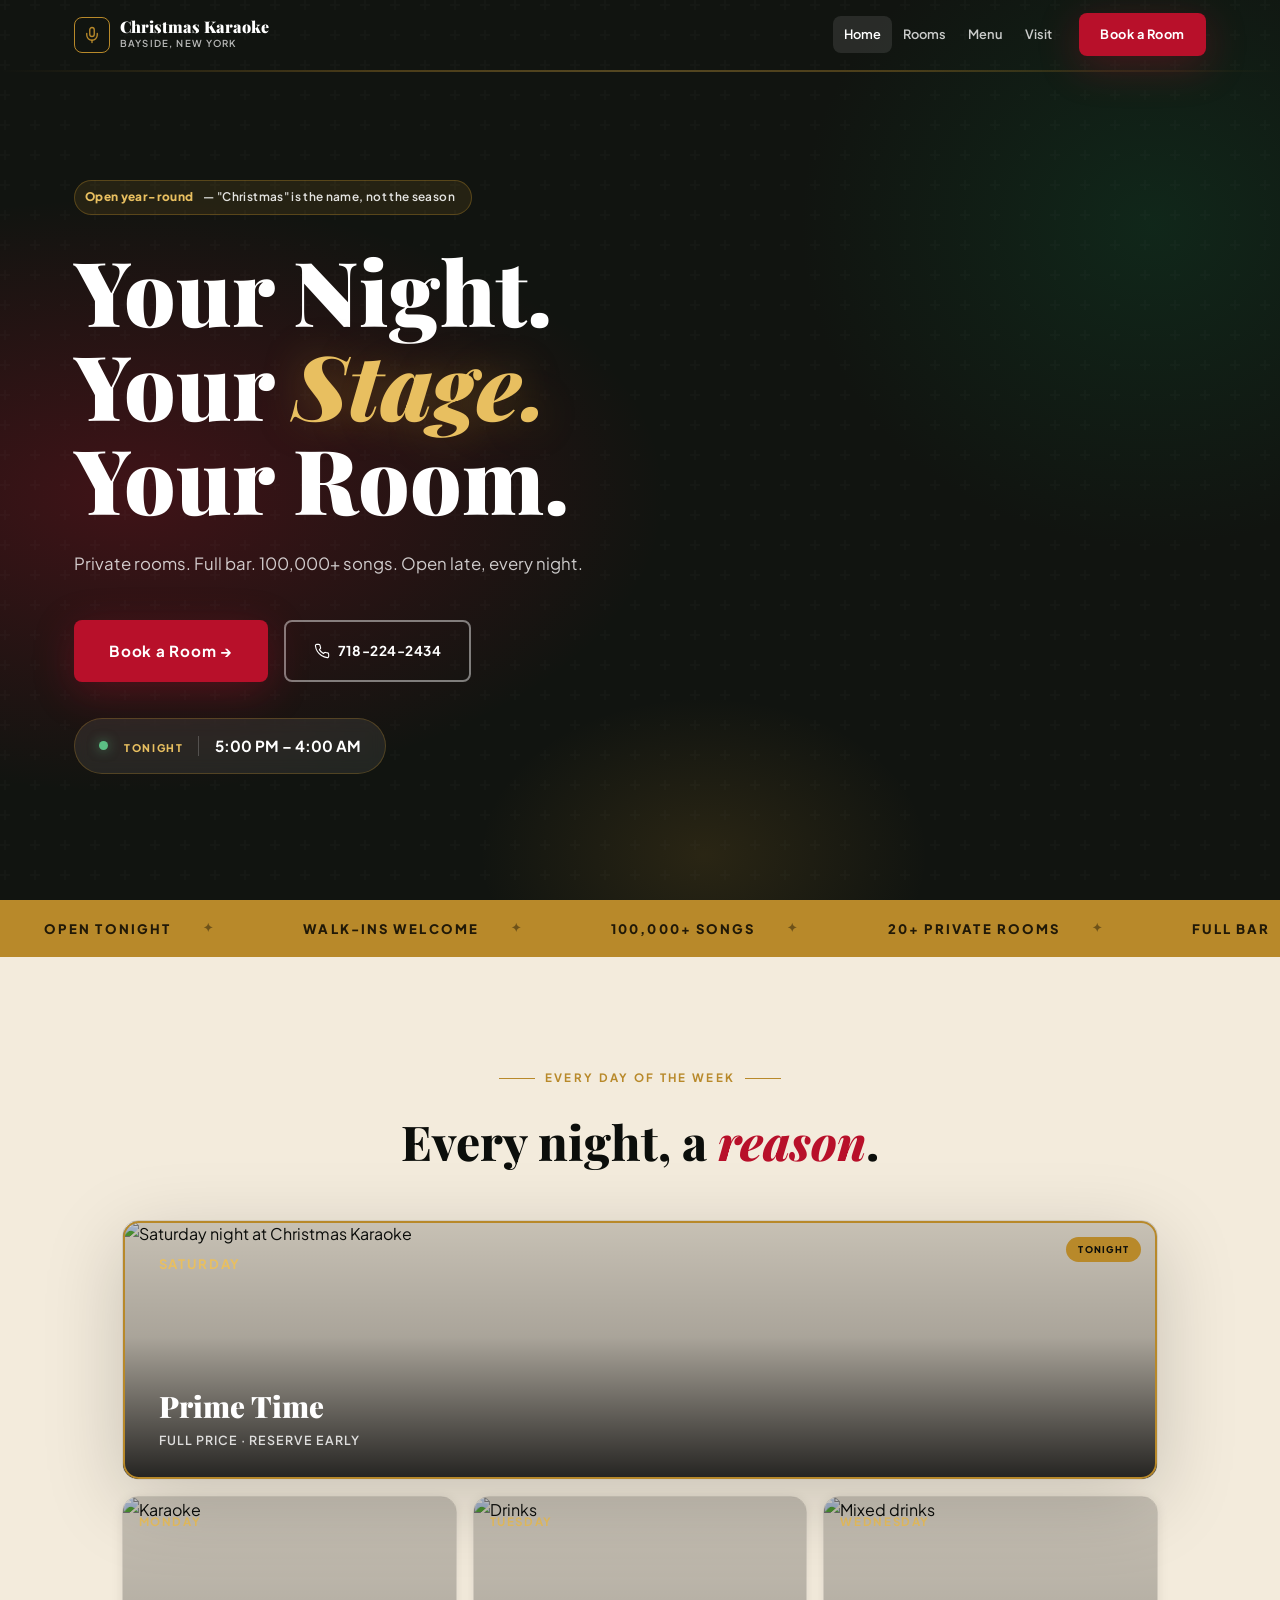
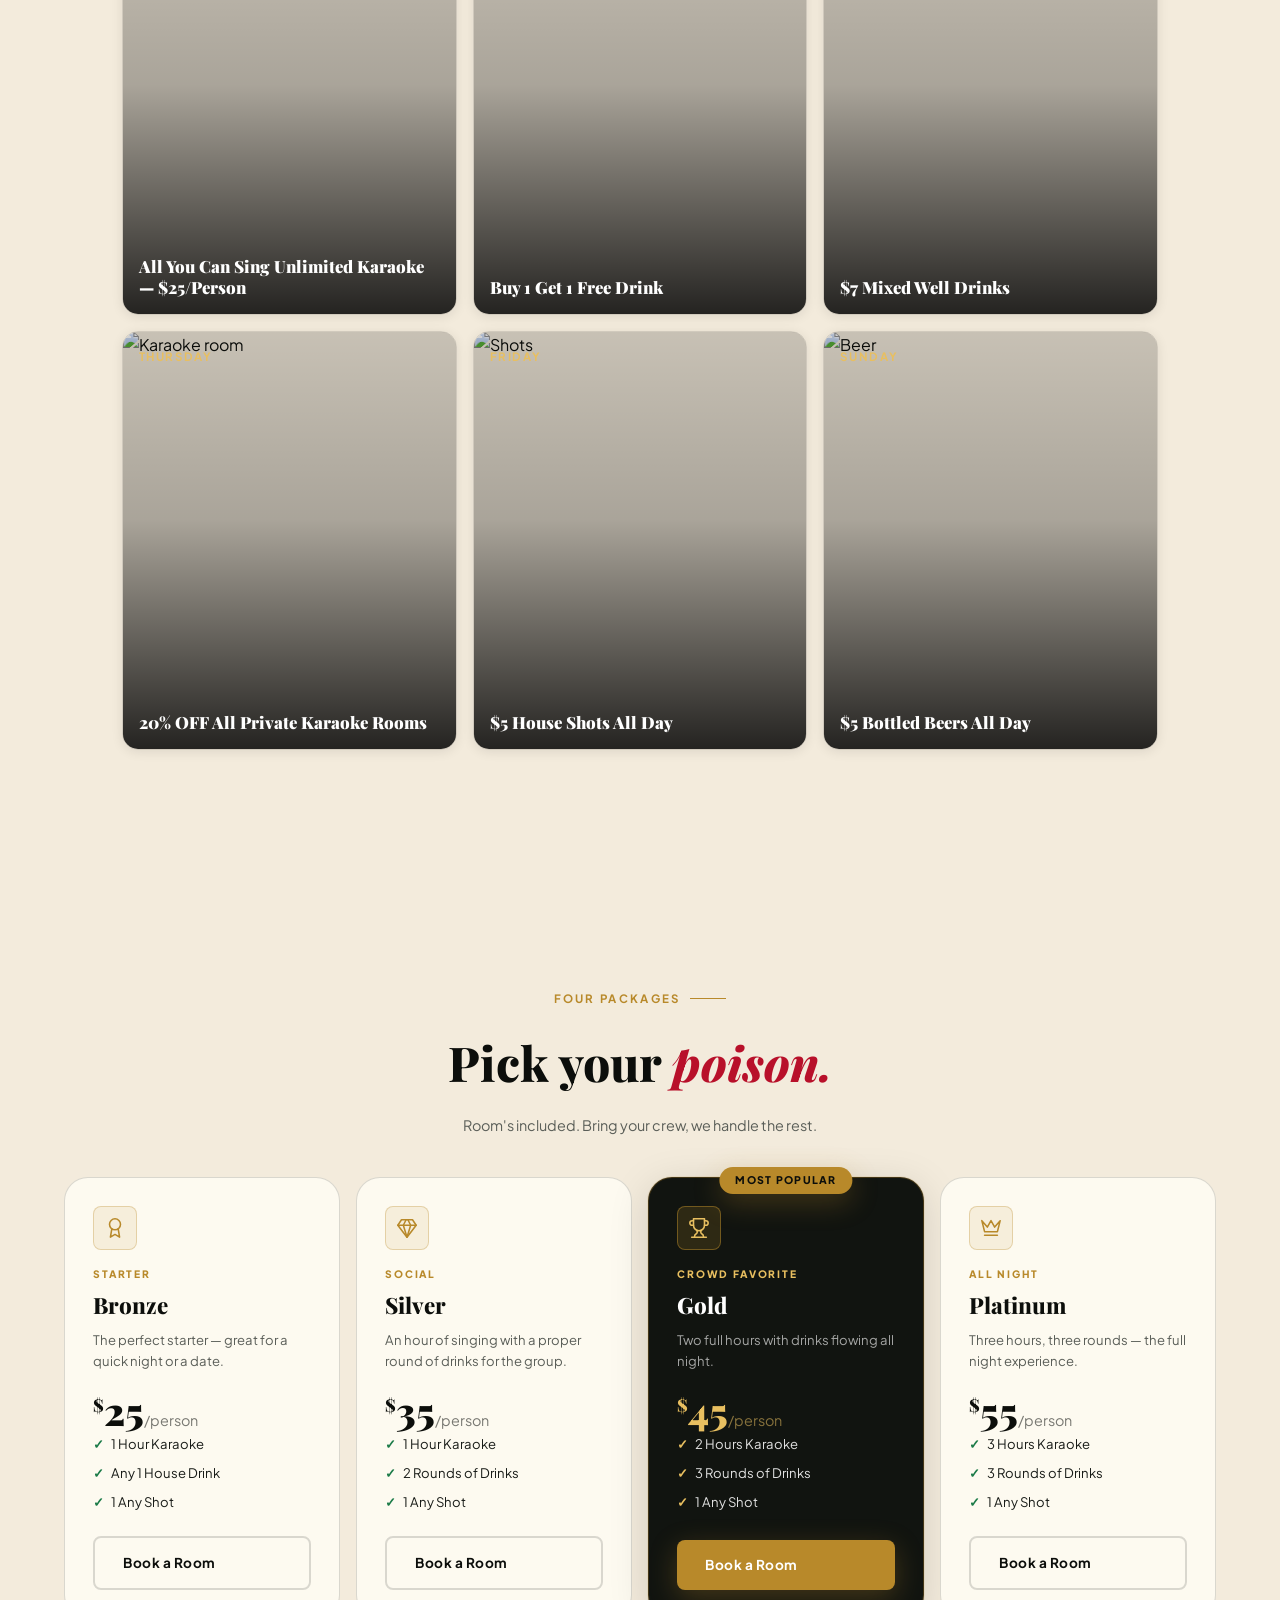
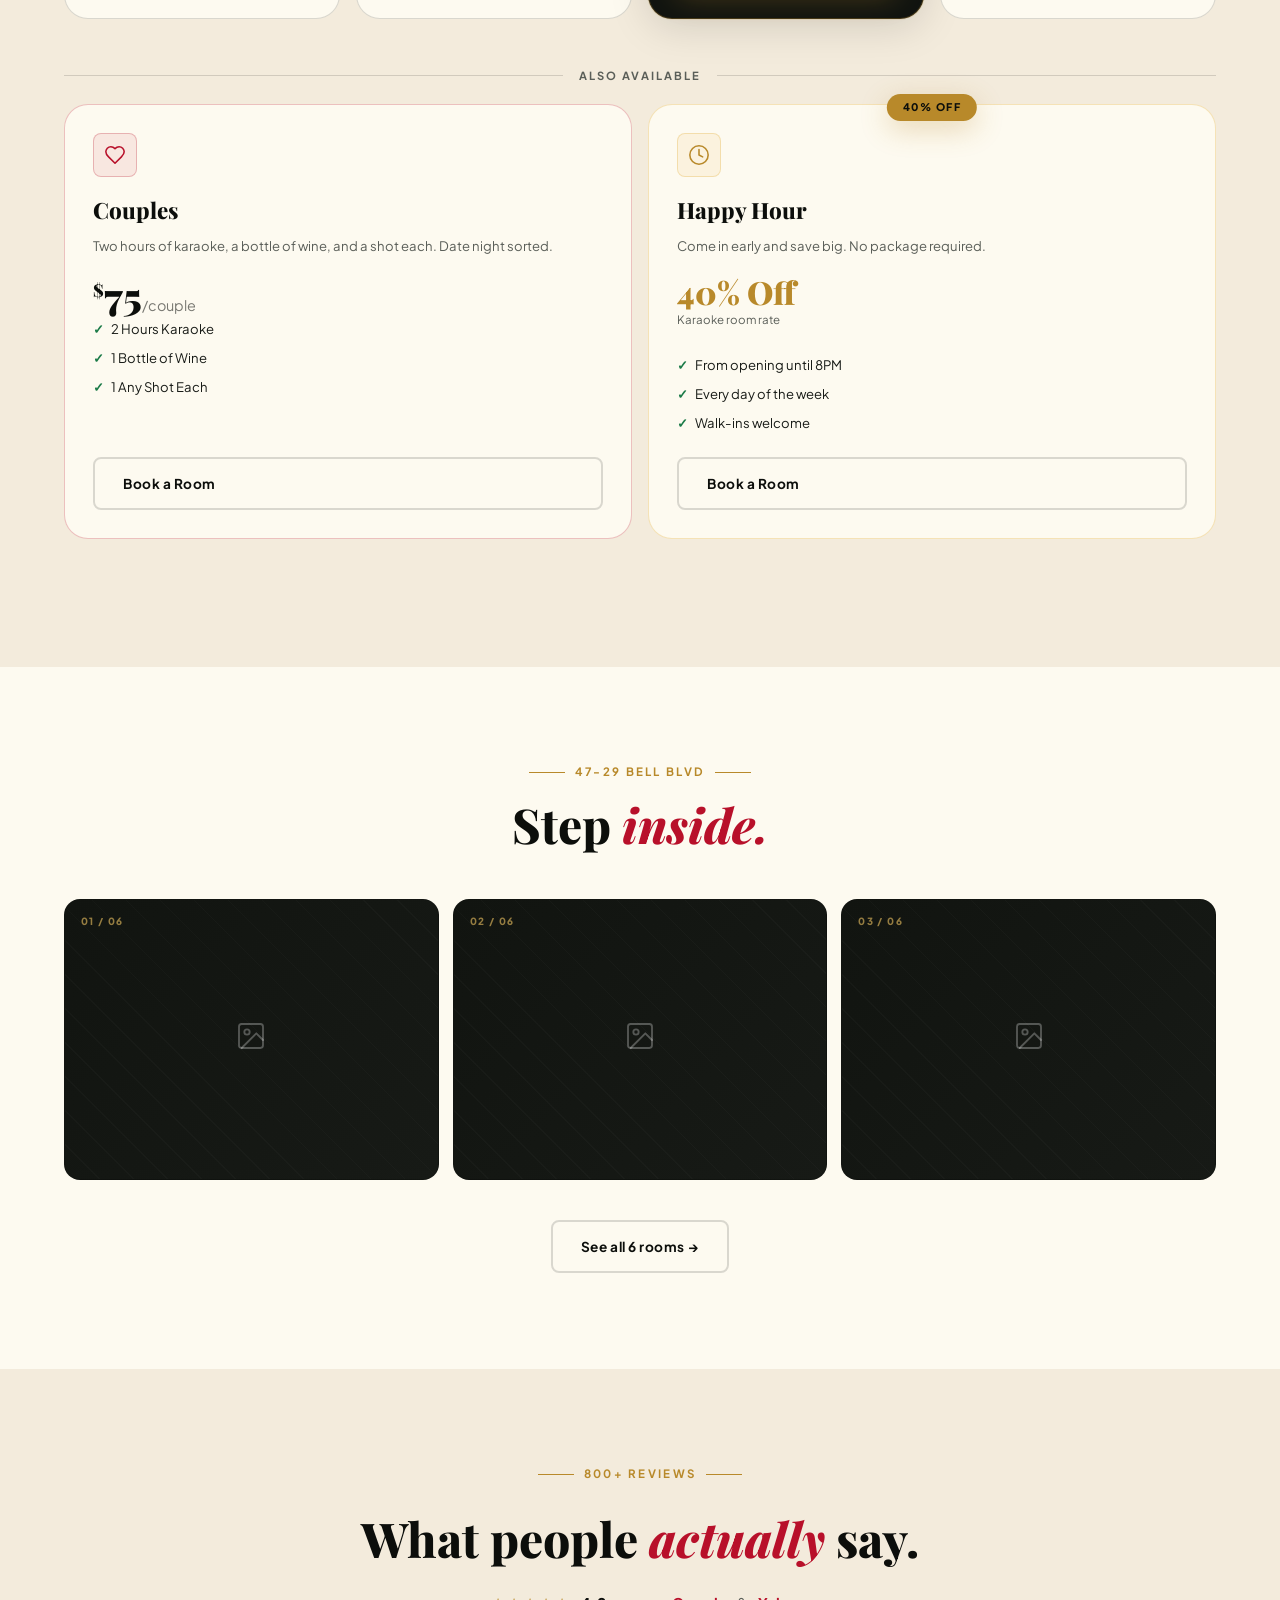
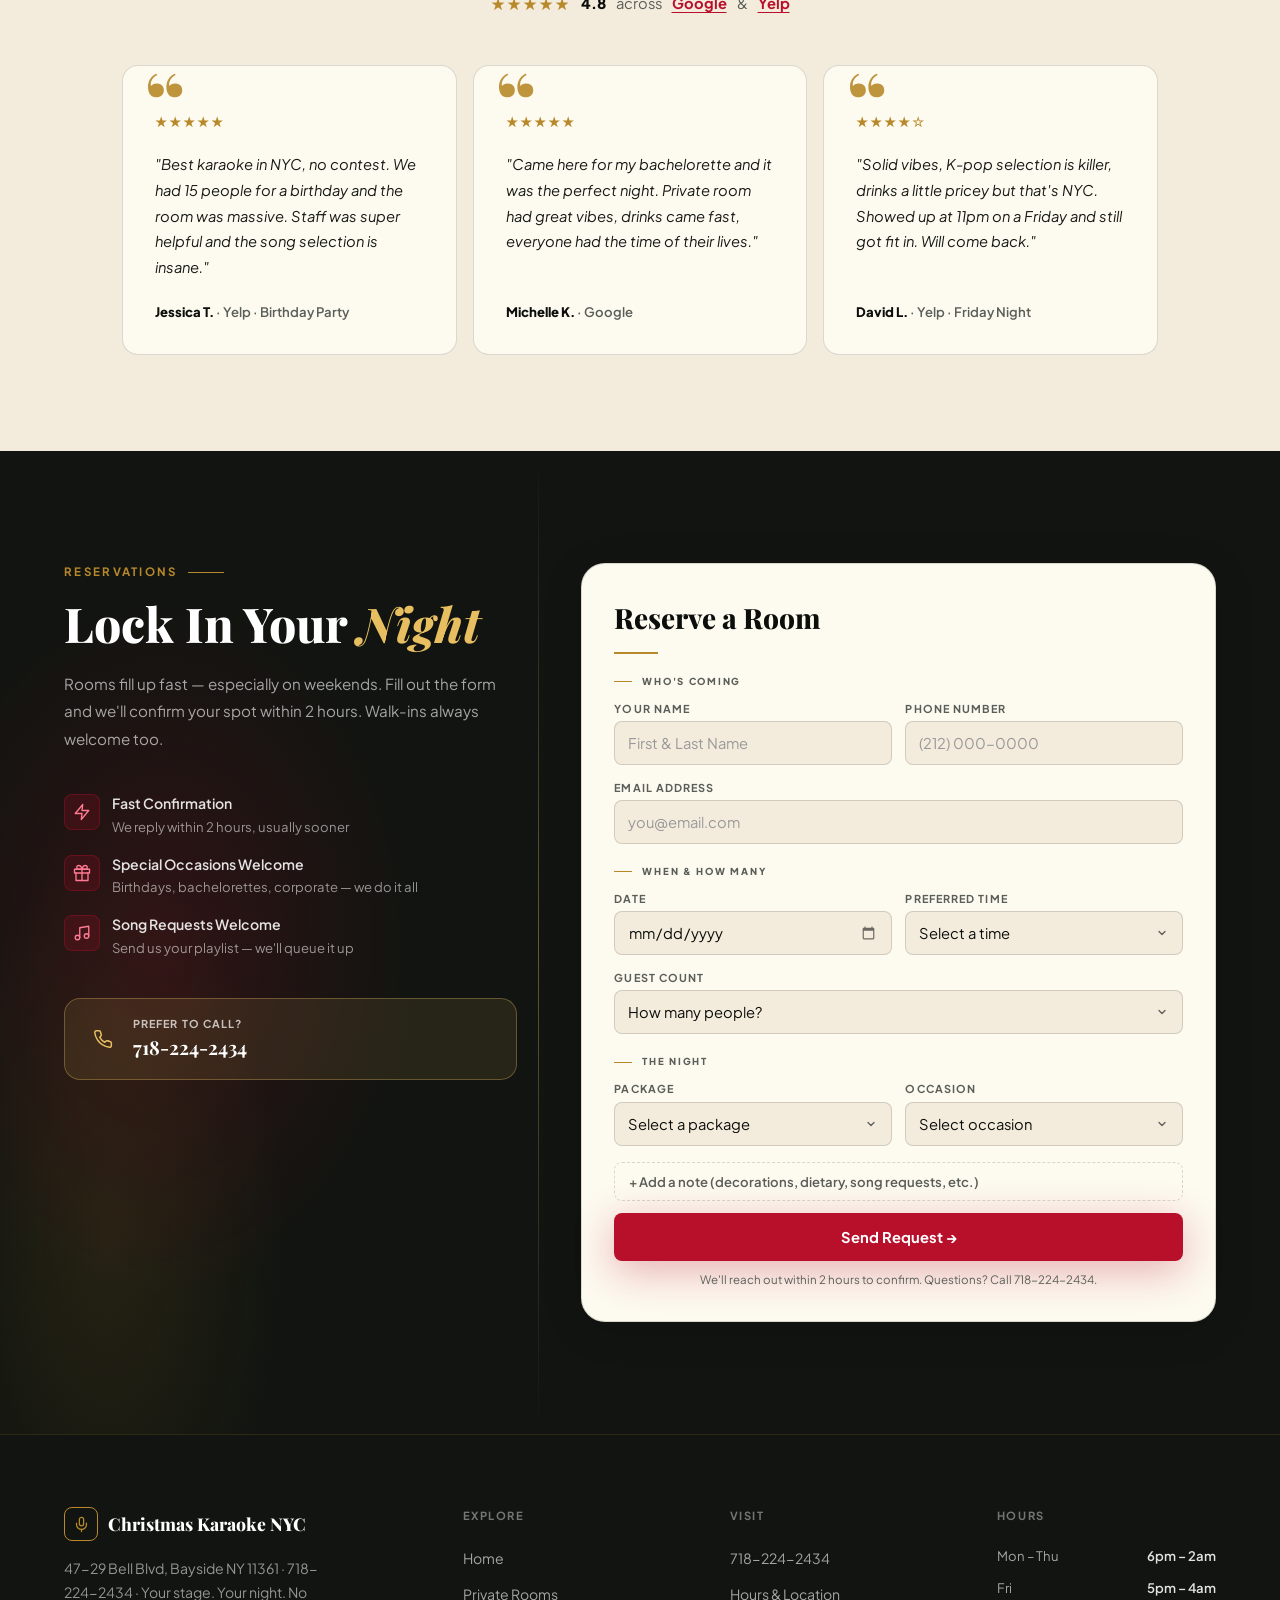
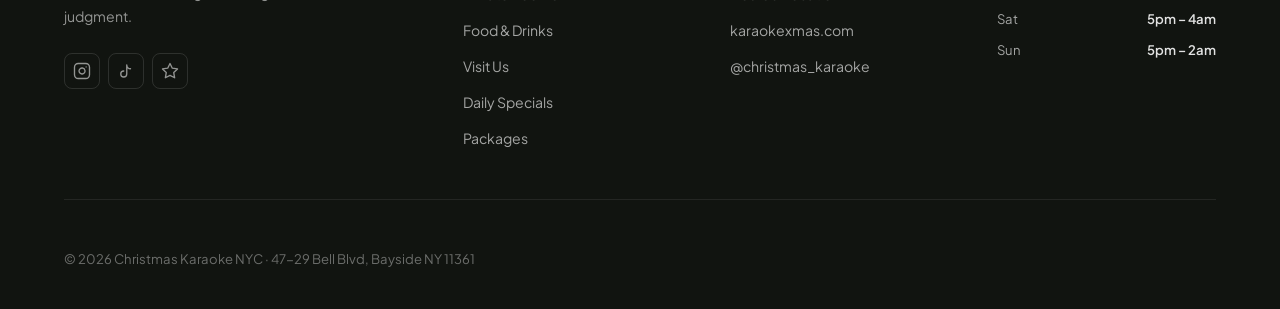
==== commit 1367094d: "second iteration" ====
--- a/index.html
+++ b/index.html
@@ -100,18 +100,13 @@
       <div class="special-card-img"><img src="https://images.unsplash.com/photo-1559628233-100c798642b8?auto=format&fit=crop&w=400&q=75" alt="Shots" loading="lazy"></div>
       <div class="special-card-body"><span class="special-tag">Tonight</span><div class="special-day">Friday</div><div class="special-offer">$5 House Shots All Day</div></div>
     </div>
-    <div class="special-card no-special reveal d3" data-day="6">
-      <div class="special-card-body"><span class="special-tag">Tonight</span><div class="special-day">Saturday</div><div class="special-offer">Prime Time<br><span style="font-family:var(--font-body);font-size:0.72rem;font-weight:600;color:rgba(255,255,255,0.72);letter-spacing:0.08em;text-transform:uppercase;margin-top:8px;display:block;">Full price · Reserve early</span></div></div>
+    <div class="special-card reveal d3" data-day="6">
+      <div class="special-card-img"><img src="https://images.unsplash.com/photo-1514525253161-7a46d19cd819?auto=format&fit=crop&w=900&q=75" alt="Saturday night at Christmas Karaoke" loading="lazy"></div>
+      <div class="special-card-body"><span class="special-tag">Tonight</span><div class="special-day">Saturday</div><div class="special-offer">Prime Time<br><span style="font-family:var(--font-body);font-size:0.78rem;font-weight:600;color:rgba(255,255,255,0.82);letter-spacing:0.08em;text-transform:uppercase;margin-top:10px;display:block;">Full price · Reserve early</span></div></div>
     </div>
     <div class="special-card reveal" data-day="0">
       <div class="special-card-img"><img src="https://images.unsplash.com/photo-1608270586620-248524c67de9?auto=format&fit=crop&w=400&q=75" alt="Beer" loading="lazy"></div>
       <div class="special-card-body"><span class="special-tag">Tonight</span><div class="special-day">Sunday</div><div class="special-offer">$5 Bottled Beers All Day</div></div>
-    </div>
-    <div class="special-card no-special reveal d1" style="display:flex;align-items:center;justify-content:center;text-align:center;padding:1.5rem;">
-      <div class="special-card-body" style="justify-content:center;align-items:center;">
-        <div class="special-day" style="color:rgba(255,255,255,0.55);">Plus</div>
-        <div class="special-offer" style="font-size:0.92rem;line-height:1.35;">Happy Hour<br><span style="font-family:var(--font-body);font-size:0.68rem;font-weight:600;color:rgba(232,191,96,0.72);letter-spacing:0.1em;text-transform:uppercase;margin-top:8px;display:block;">40% off, opening – 8pm</span></div>
-      </div>
     </div>
   </div>
 </section>
--- a/styles.css
+++ b/styles.css
@@ -16,8 +16,10 @@
   /* TEXT SCALE — consolidated */
   --text-xs:0.72rem;--text-sm:0.82rem;--text-base:0.92rem;--text-md:1rem;
   /* MUTED ON DARK — WCAG-safe */
-  --on-dark-muted:rgba(255,255,255,0.58);
+  --on-dark-strong:rgba(255,255,255,0.88);
+  --on-dark-muted:rgba(255,255,255,0.62);
   --on-dark-faint:rgba(255,255,255,0.45);
+  --on-dark-label:rgba(255,255,255,0.55);
 }
 *,*::before,*::after{margin:0;padding:0;box-sizing:border-box;}
 html{scroll-behavior:smooth;}
@@ -149,14 +151,15 @@
 .specials-header .section-eyebrow::before{content:'';flex:1;max-width:36px;height:1px;background:var(--gold);}
 .specials-h2{font-family:var(--font-display);font-size:clamp(2rem,4vw,3rem);font-weight:800;color:var(--off-black);margin-top:0.5rem;}
 .specials-h2 em{font-style:italic;color:var(--red);}
-.specials-grid{max-width:1260px;margin:0 auto;display:grid;grid-template-columns:repeat(4,1fr);gap:16px;}
+.specials-grid{max-width:1260px;margin:0 auto;display:grid;grid-template-columns:repeat(3,1fr);gap:16px;}
 .special-card{border-radius:var(--radius-lg);overflow:hidden;position:relative;aspect-ratio:4/5;border:1px solid var(--border-dark);box-shadow:var(--shadow-sm);transition:transform var(--t),box-shadow var(--t);}
 .special-card:hover{transform:translateY(-3px);box-shadow:var(--shadow-md);}
-.special-card.today-special{box-shadow:var(--shadow-lg);transform:translateY(-3px);}
-.special-card .special-tag{display:none;position:absolute;top:0.85rem;right:0.85rem;background:var(--gold);color:var(--off-black);font-size:0.56rem;font-weight:800;letter-spacing:0.14em;text-transform:uppercase;padding:4px 10px;border-radius:100px;z-index:3;}
+.special-card.today-special{grid-row:1;grid-column:1/-1;aspect-ratio:auto;min-height:260px;box-shadow:var(--shadow-lg);transform:translateY(-3px);}
+.special-card.today-special .special-card-body{padding:2rem 2.25rem;}
+.special-card.today-special .special-day{font-size:0.82rem;}
+.special-card.today-special .special-offer{font-size:1.85rem;line-height:1.15;max-width:680px;}
+.special-card .special-tag{display:none;position:absolute;top:1rem;right:1rem;background:var(--gold);color:var(--off-black);font-size:0.58rem;font-weight:800;letter-spacing:0.14em;text-transform:uppercase;padding:5px 12px;border-radius:100px;z-index:3;}
 .special-card.today-special .special-tag{display:block;}
-.special-card.no-special{background:linear-gradient(135deg,var(--charcoal),var(--dark-panel));}
-.special-card.no-special .special-card-img{display:none;}
 .special-card-img{position:absolute;inset:0;}
 .special-card-img img{width:100%;height:100%;object-fit:cover;display:block;}
 .special-card-img::after{content:'';position:absolute;inset:0;background:linear-gradient(to top,rgba(0,0,0,0.85) 0%,rgba(0,0,0,0.3) 55%,rgba(0,0,0,0.18) 100%);}
@@ -179,9 +182,9 @@
 .pkg-card.featured{background:var(--dark-panel);border-color:rgba(184,137,42,0.3);box-shadow:0 0 0 1px rgba(184,137,42,0.1),var(--shadow-md);}
 .pkg-card.featured .pkg-price,.pkg-card.featured .pkg-name{color:#fff;}
 .pkg-card.featured .pkg-price{color:var(--gold-bright);}
-.pkg-card.featured .pkg-desc{color:rgba(255,255,255,0.58);}
-.pkg-card.featured .pkg-price-note{color:rgba(255,255,255,0.5);}
-.pkg-card.featured .pkg-feat li{color:rgba(255,255,255,0.78);}
+.pkg-card.featured .pkg-desc{color:var(--on-dark-muted);}
+.pkg-card.featured .pkg-price-note{color:var(--on-dark-label);}
+.pkg-card.featured .pkg-feat li{color:var(--on-dark-strong);}
 .pkg-card.featured .pkg-feat li::before{color:var(--gold-bright);}
 .pkg-popular{position:absolute;top:-11px;left:50%;transform:translateX(-50%);background:var(--gold);color:var(--off-black);font-size:0.66rem;font-weight:800;letter-spacing:0.12em;text-transform:uppercase;padding:5px 16px;border-radius:100px;white-space:nowrap;box-shadow:var(--shadow-gold);}
 .pkg-tier{font-size:0.64rem;font-weight:800;letter-spacing:0.18em;text-transform:uppercase;color:var(--gold);margin-bottom:0.35rem;display:block;}
@@ -278,8 +281,8 @@
 .perk-item{display:flex;align-items:flex-start;gap:12px;}
 .perk-icon{width:36px;height:36px;background:rgba(184,16,42,0.18);border:1px solid rgba(184,16,42,0.35);border-radius:var(--radius);display:flex;align-items:center;justify-content:center;color:#ff7a92;flex-shrink:0;margin-top:2px;}
 .perk-icon svg{width:18px;height:18px;}
-.perk-text{font-size:0.88rem;font-weight:600;color:rgba(255,255,255,0.88);}
-.perk-sub{font-size:var(--text-sm);font-weight:400;color:rgba(255,255,255,0.55);margin-top:1px;display:block;}
+.perk-text{font-size:0.88rem;font-weight:600;color:var(--on-dark-strong);}
+.perk-sub{font-size:var(--text-sm);font-weight:400;color:var(--on-dark-label);margin-top:1px;display:block;}
 .phone-cta{display:flex;align-items:center;gap:12px;padding:16px 20px;background:rgba(232,191,96,0.1);border:1px solid rgba(232,191,96,0.32);border-radius:var(--radius-lg);color:#fff;transition:background var(--t),border-color var(--t);}
 .phone-cta:hover{background:rgba(232,191,96,0.16);border-color:rgba(232,191,96,0.55);}
 .phone-cta .pc-icon{color:var(--gold-bright);}
@@ -329,7 +332,7 @@
 .menu-header{max-width:1260px;margin:0 auto 2.5rem;display:flex;justify-content:space-between;align-items:flex-end;gap:2rem;flex-wrap:wrap;}
 .menu-h2{font-family:var(--font-display);font-size:clamp(2rem,4vw,3rem);font-weight:800;color:#fff;}
 .menu-h2 em{font-style:italic;color:var(--gold-bright);}
-.menu-sub{font-size:0.9rem;color:rgba(255,255,255,0.6);max-width:300px;line-height:1.7;}
+.menu-sub{font-size:0.9rem;color:var(--on-dark-muted);max-width:300px;line-height:1.7;}
 .menu-tabs{max-width:1260px;margin:0 auto 2.5rem;display:flex;gap:10px;flex-wrap:wrap;justify-content:center;}
 .menu-tab-btn{padding:9px 18px;font-family:var(--font-body);font-size:var(--text-sm);font-weight:700;border-radius:var(--radius);background:rgba(255,255,255,0.08);color:rgba(255,255,255,0.78);border:1px solid rgba(255,255,255,0.14);transition:all var(--t);cursor:pointer;display:inline-flex;align-items:center;gap:8px;}
 .menu-tab-btn svg{width:16px;height:16px;}
@@ -342,7 +345,7 @@
 .menu-row{display:flex;align-items:baseline;justify-content:space-between;gap:1rem;padding:0.9rem 0;border-bottom:1px solid rgba(255,255,255,0.08);}
 .menu-row:last-child{border-bottom:none;}
 .menu-row-name{font-weight:700;font-size:0.95rem;color:#fff;flex-shrink:0;}
-.menu-row-ing{font-size:var(--text-sm);color:rgba(255,255,255,0.55);margin-top:1px;display:block;}
+.menu-row-ing{font-size:var(--text-sm);color:var(--on-dark-label);margin-top:1px;display:block;}
 .menu-row-dots{flex:1;border-bottom:1px dotted rgba(255,255,255,0.25);margin:0 0.75rem;position:relative;top:-4px;}
 .menu-row-price{font-family:var(--font-display);font-size:1.1rem;font-weight:900;color:var(--gold-bright);flex-shrink:0;white-space:nowrap;}
 
@@ -385,16 +388,16 @@
 .hours-list{list-style:none;}
 .hours-item{display:flex;justify-content:space-between;align-items:center;padding:0.85rem 0;border-bottom:1px solid rgba(255,255,255,0.08);font-size:0.9rem;}
 .hours-item:last-child{border-bottom:none;}
-.hours-day{color:rgba(255,255,255,0.62);font-weight:500;}
-.hours-time{color:rgba(255,255,255,0.88);font-weight:600;}
+.hours-day{color:var(--on-dark-muted);font-weight:500;}
+.hours-time{color:var(--on-dark-strong);font-weight:600;}
 .hours-item.today-row .hours-day,.hours-item.today-row .hours-time{color:var(--gold-bright);font-weight:700;}
-.hours-note{margin-top:1.25rem;padding:1rem;background:rgba(255,255,255,0.04);border:1px solid rgba(255,255,255,0.08);border-radius:var(--radius);font-size:var(--text-sm);color:rgba(255,255,255,0.58);line-height:1.6;}
+.hours-note{margin-top:1.25rem;padding:1rem;background:rgba(255,255,255,0.04);border:1px solid rgba(255,255,255,0.08);border-radius:var(--radius);font-size:var(--text-sm);color:var(--on-dark-muted);line-height:1.6;}
 .addr-list{list-style:none;display:flex;flex-direction:column;gap:1.25rem;}
 .addr-item{display:flex;gap:14px;align-items:flex-start;}
 .addr-icon{width:36px;height:36px;border-radius:var(--radius);background:rgba(255,255,255,0.05);border:1px solid rgba(255,255,255,0.1);display:flex;align-items:center;justify-content:center;color:var(--gold-bright);flex-shrink:0;}
 .addr-icon svg{width:18px;height:18px;}
 .addr-label{font-size:0.68rem;font-weight:700;letter-spacing:0.1em;text-transform:uppercase;color:rgba(255,255,255,0.45);margin-bottom:3px;}
-.addr-value{font-size:0.9rem;color:rgba(255,255,255,0.85);line-height:1.5;}
+.addr-value{font-size:0.9rem;color:var(--on-dark-strong);line-height:1.5;}
 .contact-links{list-style:none;display:flex;flex-direction:column;gap:0.75rem;}
 .cl-item a{display:flex;align-items:center;gap:12px;padding:14px 18px;background:rgba(255,255,255,0.04);border:1px solid rgba(255,255,255,0.08);border-radius:var(--radius);transition:background var(--t),border-color var(--t);}
 .cl-item a:hover{background:rgba(255,255,255,0.08);border-color:rgba(184,137,42,0.3);}
@@ -417,20 +420,20 @@
 .footer-inner{max-width:1260px;margin:0 auto;}
 .footer-top{display:grid;grid-template-columns:1.6fr 1fr 1fr 1fr;gap:3rem;margin-bottom:3rem;padding-bottom:3rem;border-bottom:1px solid rgba(255,255,255,0.08);}
 .footer-hours{list-style:none;display:flex;flex-direction:column;gap:0.5rem;}
-.footer-hours li{font-size:var(--text-sm);color:rgba(255,255,255,0.58);display:flex;justify-content:space-between;gap:12px;}
-.footer-hours li strong{color:rgba(255,255,255,0.88);font-weight:600;}
+.footer-hours li{font-size:var(--text-sm);color:var(--on-dark-muted);display:flex;justify-content:space-between;gap:12px;}
+.footer-hours li strong{color:var(--on-dark-strong);font-weight:600;}
 .footer-brand-logo{display:flex;align-items:center;gap:10px;margin-bottom:1rem;}
 .footer-brand-icon{width:34px;height:34px;background:transparent;border:1.5px solid var(--gold);border-radius:var(--radius);display:flex;align-items:center;justify-content:center;color:var(--gold);}
 .footer-brand-icon svg{width:17px;height:17px;}
 .footer-brand-name{font-family:var(--font-display);font-size:1.1rem;font-weight:800;color:#fff;}
-.footer-tagline{font-size:0.88rem;color:rgba(255,255,255,0.55);line-height:1.7;max-width:260px;margin-bottom:1.5rem;}
+.footer-tagline{font-size:0.88rem;color:var(--on-dark-label);line-height:1.7;max-width:260px;margin-bottom:1.5rem;}
 .footer-socials{display:flex;gap:8px;}
 .social-link{width:36px;height:36px;border-radius:var(--radius);border:1px solid rgba(255,255,255,0.12);display:flex;align-items:center;justify-content:center;color:rgba(255,255,255,0.55);transition:all var(--t);}
 .social-link svg{width:18px;height:18px;}
 .social-link:hover{border-color:var(--gold);background:rgba(184,137,42,0.12);color:var(--gold-bright);}
 .footer-col h5{font-size:0.7rem;font-weight:700;letter-spacing:0.14em;text-transform:uppercase;color:rgba(255,255,255,0.42);margin-bottom:1.25rem;}
 .footer-col ul{list-style:none;display:flex;flex-direction:column;gap:0.65rem;}
-.footer-col ul li a{font-size:0.88rem;color:rgba(255,255,255,0.58);transition:color var(--t);}
+.footer-col ul li a{font-size:0.88rem;color:var(--on-dark-muted);transition:color var(--t);}
 .footer-col ul li a:hover{color:#fff;}
 .footer-bottom{display:flex;justify-content:space-between;align-items:center;flex-wrap:wrap;gap:1rem;}
 .footer-copy{font-size:var(--text-sm);color:rgba(255,255,255,0.38);}
@@ -468,6 +471,7 @@
   .beer-grid{grid-template-columns:1fr 1fr;}
   .food-grid{grid-template-columns:1fr;}
   .specials-grid{grid-template-columns:repeat(2,1fr);}
+  .special-card.today-special{grid-column:1/-1;}
   .rooms-grid{grid-template-columns:repeat(2,1fr);}
   .ig-grid{grid-template-columns:repeat(3,1fr);}
   .ig-grid > .ig-tile-featured{grid-column:span 2;grid-row:span 2;}
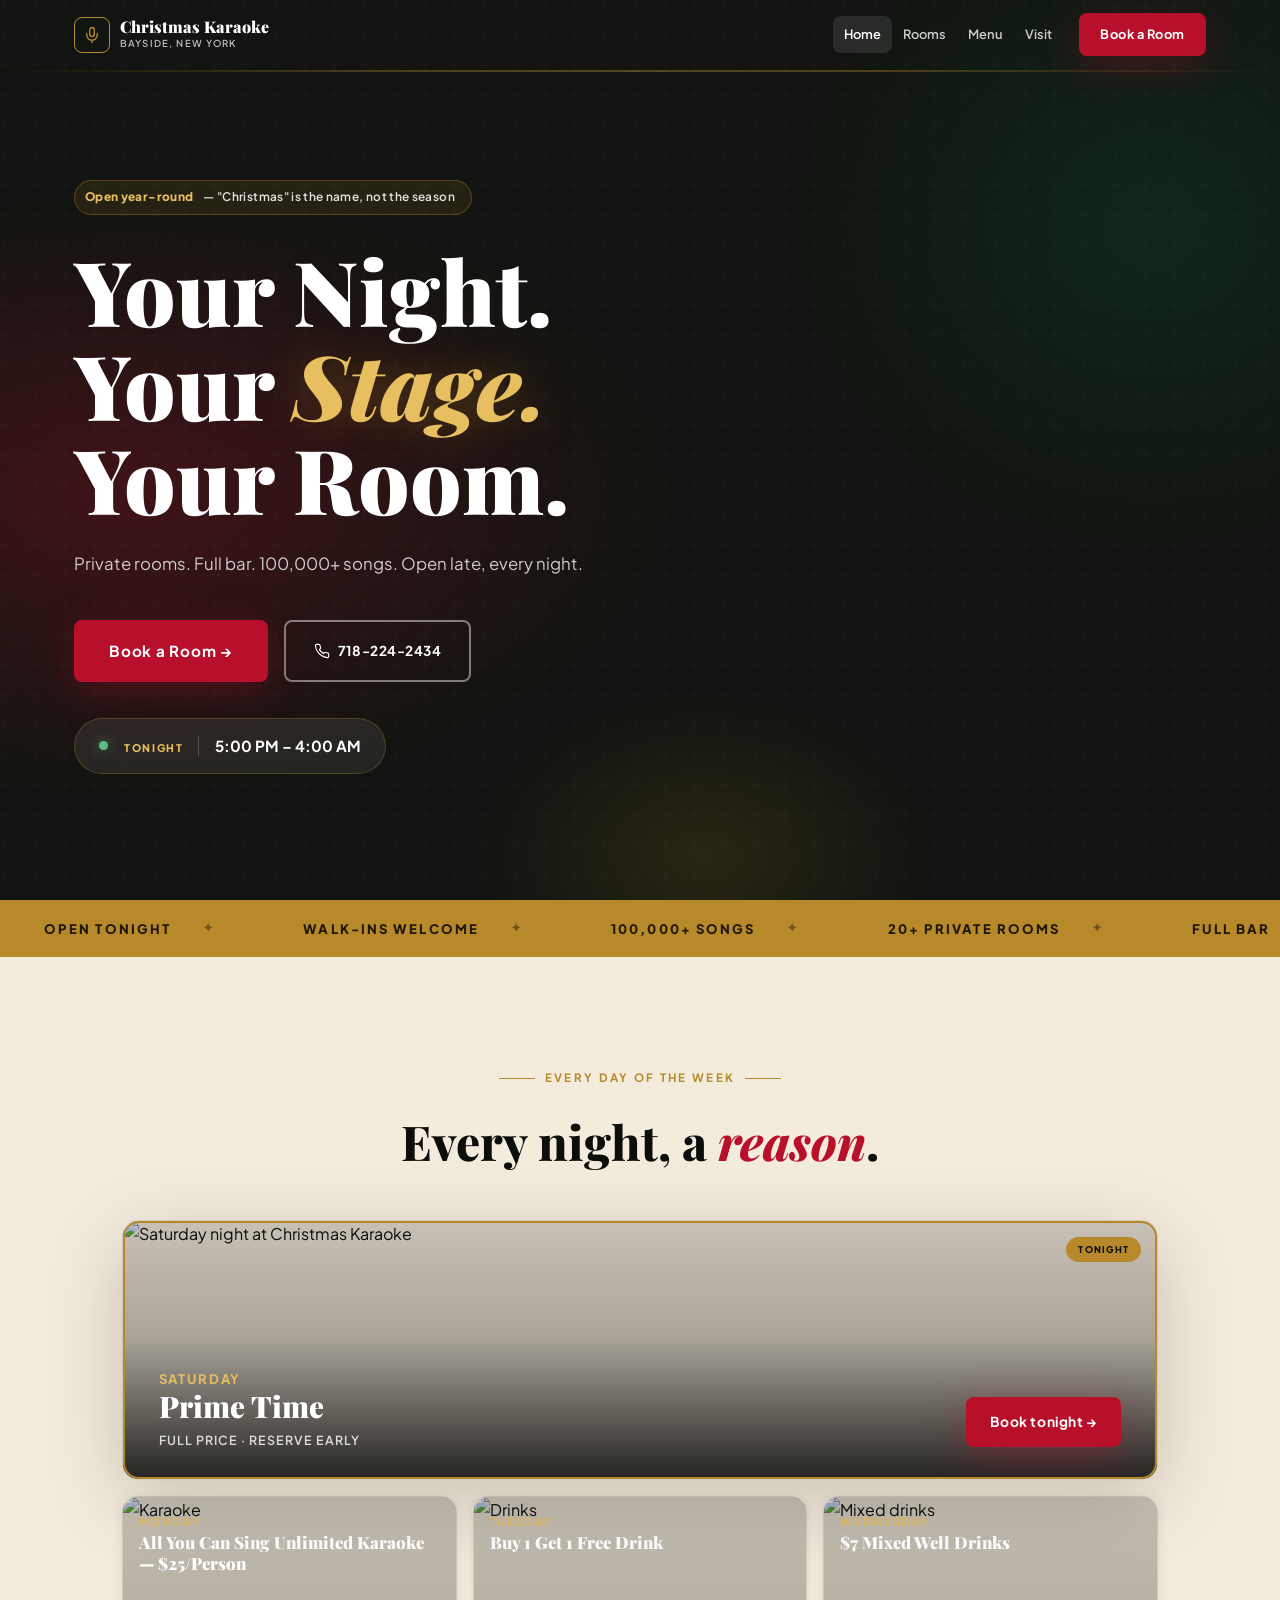
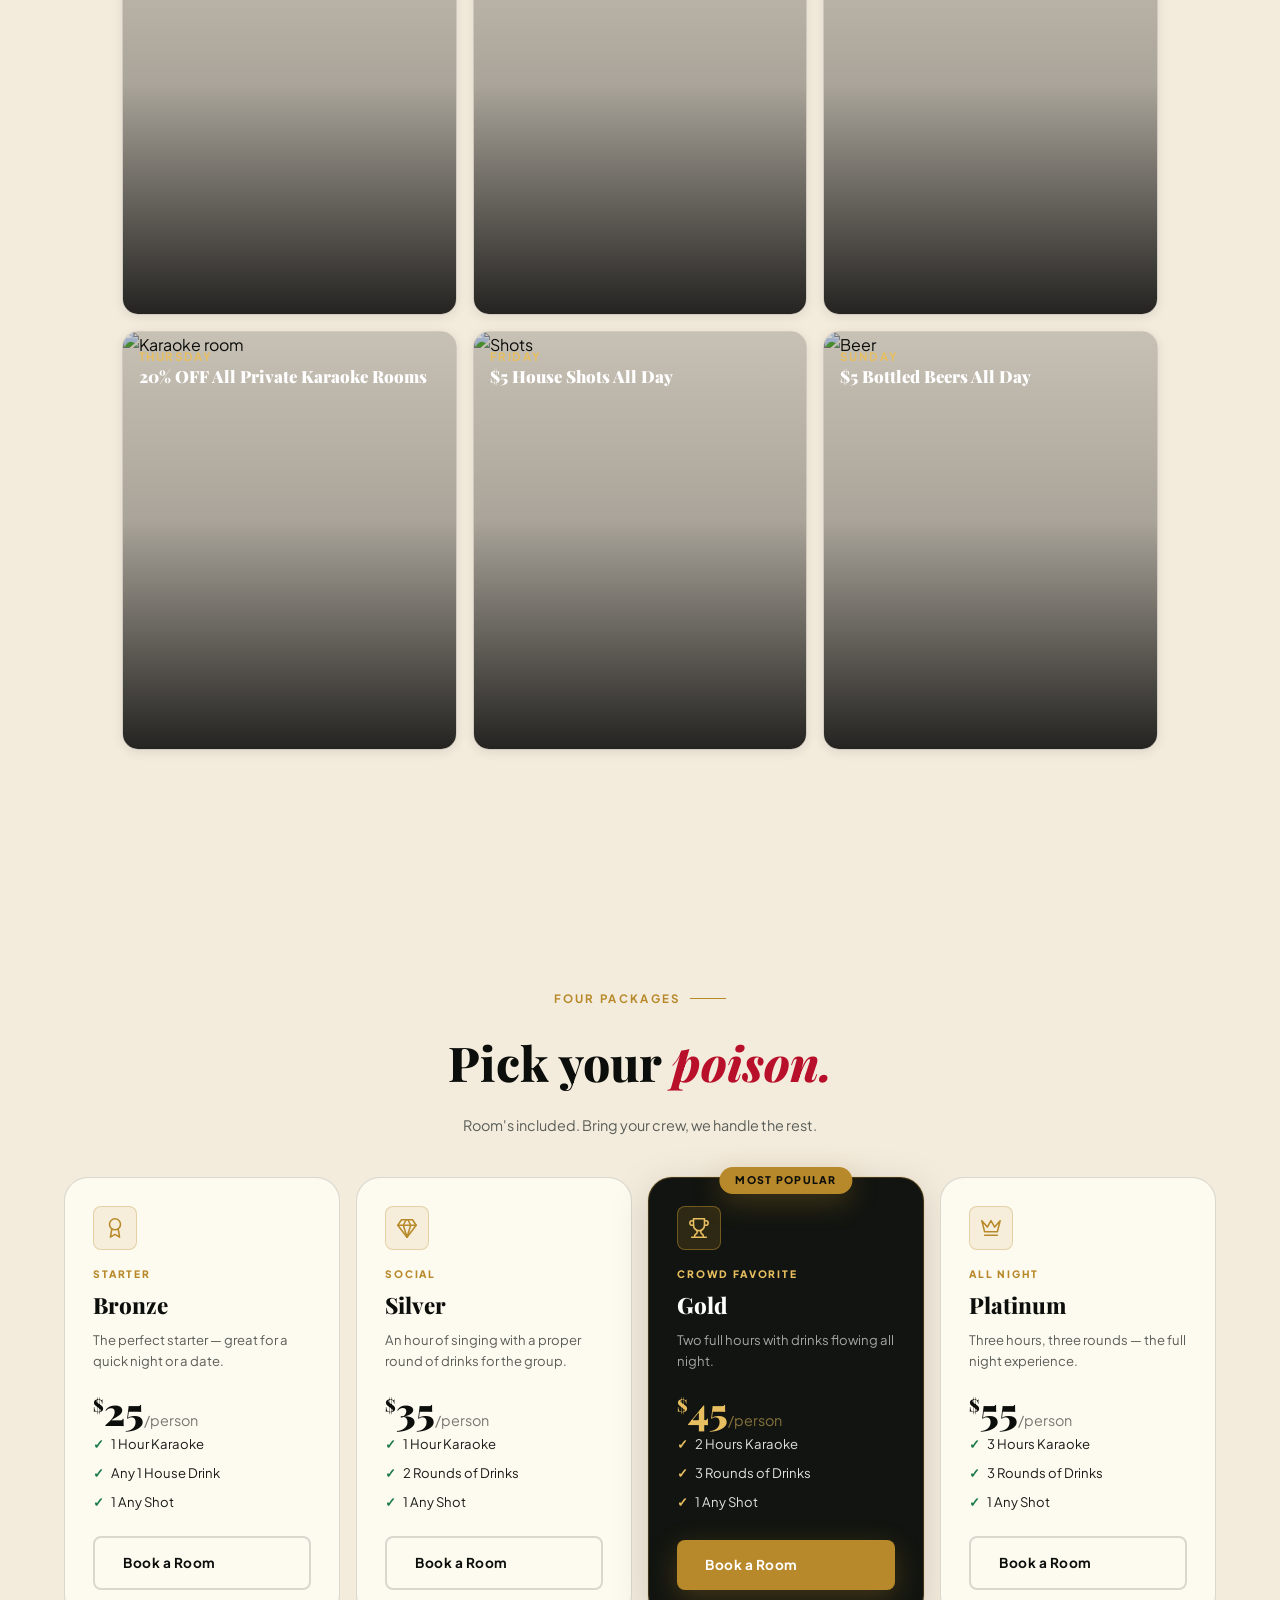
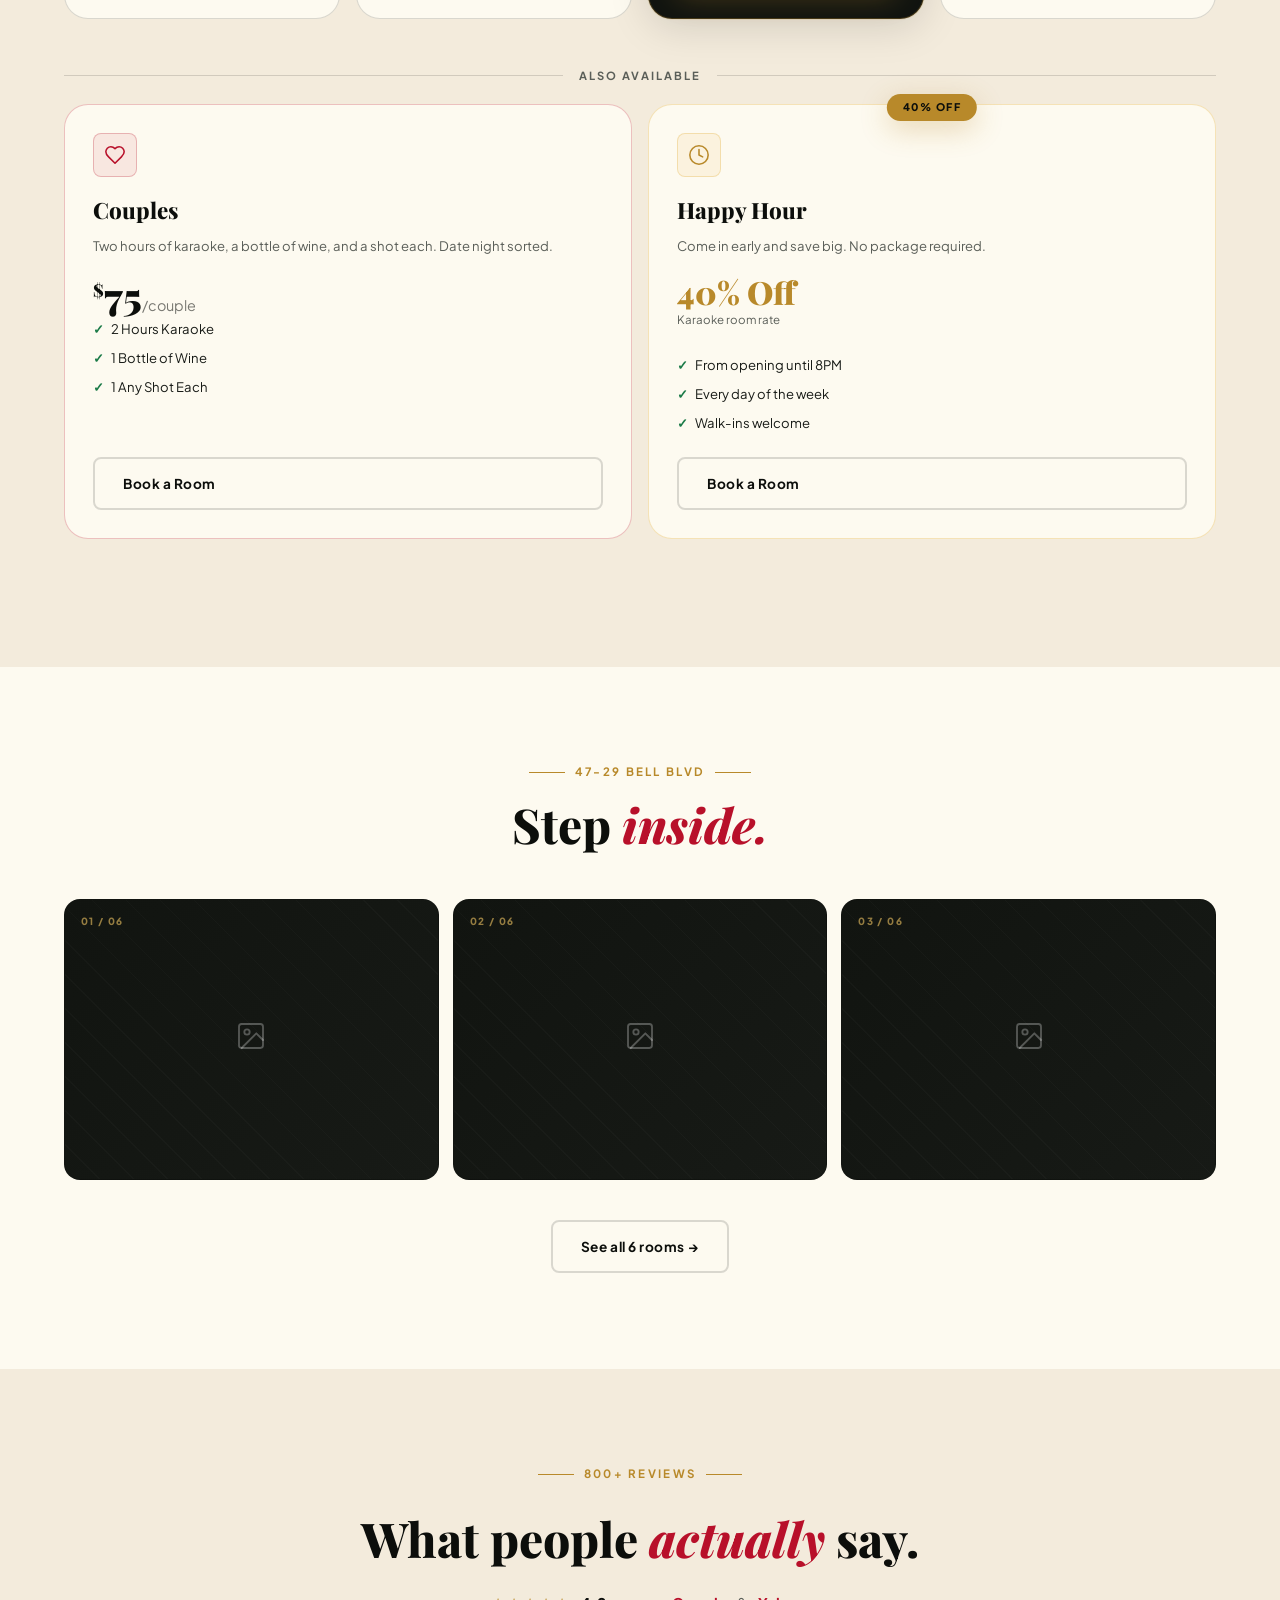
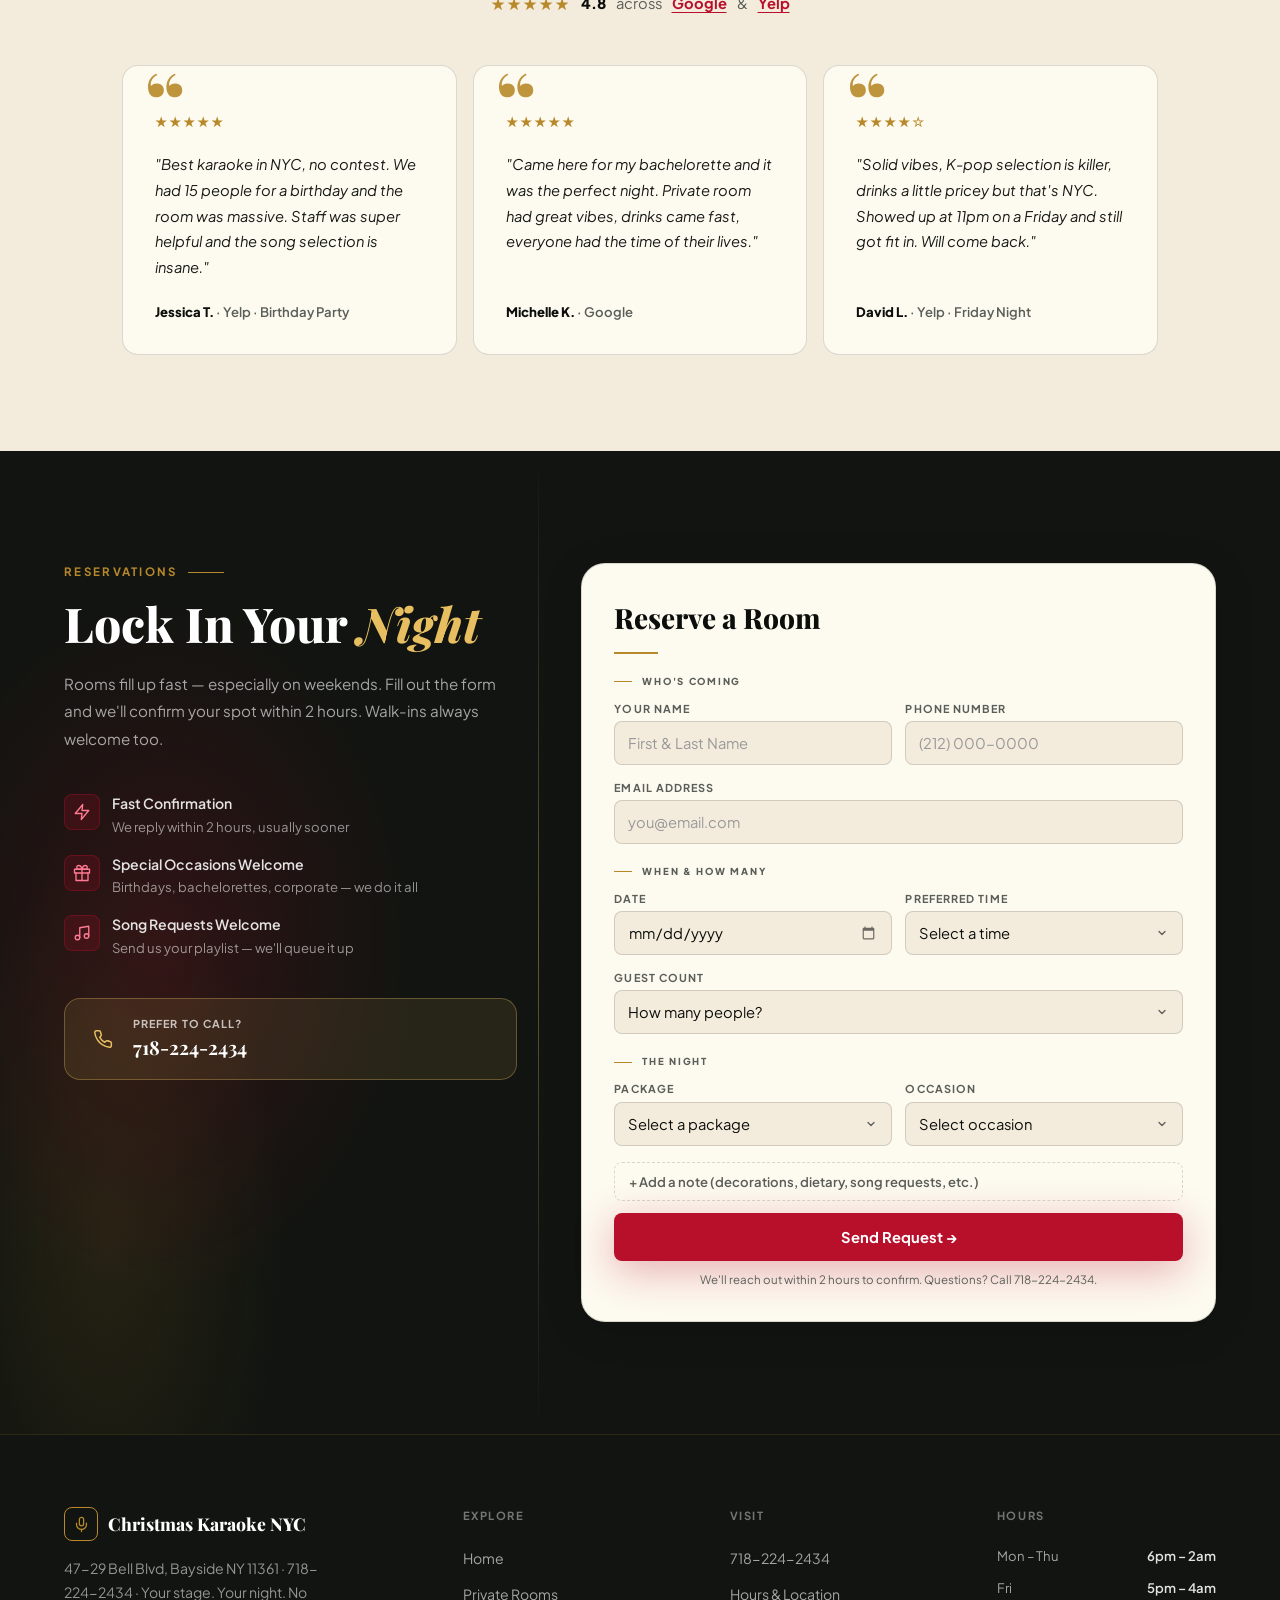
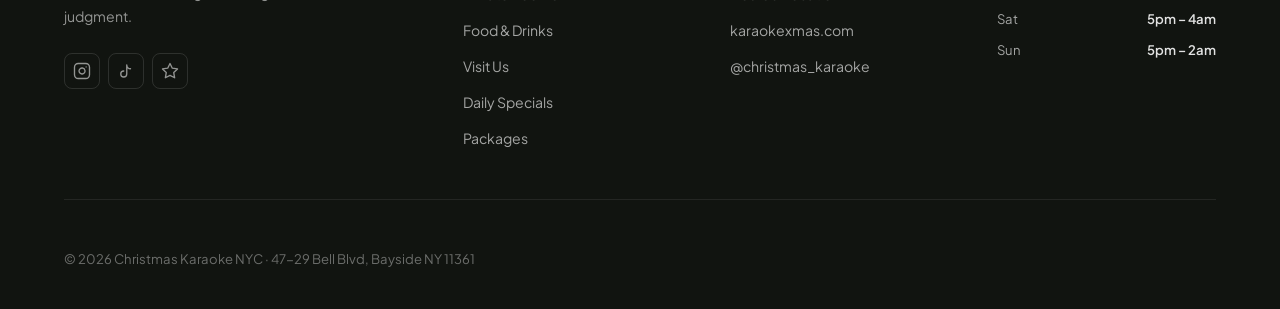
==== commit 5a32d313: "third iteration" ====
--- a/index.html
+++ b/index.html
@@ -82,31 +82,31 @@
   <div class="specials-grid container">
     <div class="special-card reveal" data-day="1">
       <div class="special-card-img"><img src="https://images.unsplash.com/photo-1516280440614-37939bbacd81?auto=format&fit=crop&w=400&q=75" alt="Karaoke" loading="lazy"></div>
-      <div class="special-card-body"><span class="special-tag">Tonight</span><div class="special-day">Monday</div><div class="special-offer">All You Can Sing Unlimited Karaoke — $25/Person</div></div>
+      <div class="special-card-body"><span class="special-tag">Tonight</span><div class="special-main"><div class="special-day">Monday</div><div class="special-offer">All You Can Sing Unlimited Karaoke — $25/Person</div></div><a href="#booking" class="today-cta">Book tonight →</a></div>
     </div>
     <div class="special-card reveal d1" data-day="2">
       <div class="special-card-img"><img src="https://images.unsplash.com/photo-1470337458703-46ad1756a187?auto=format&fit=crop&w=400&q=75" alt="Drinks" loading="lazy"></div>
-      <div class="special-card-body"><span class="special-tag">Tonight</span><div class="special-day">Tuesday</div><div class="special-offer">Buy 1 Get 1 Free Drink</div></div>
+      <div class="special-card-body"><span class="special-tag">Tonight</span><div class="special-main"><div class="special-day">Tuesday</div><div class="special-offer">Buy 1 Get 1 Free Drink</div></div><a href="#booking" class="today-cta">Book tonight →</a></div>
     </div>
     <div class="special-card reveal d2" data-day="3">
       <div class="special-card-img"><img src="https://images.unsplash.com/photo-1551538827-9c037cb4f32a?auto=format&fit=crop&w=400&q=75" alt="Mixed drinks" loading="lazy"></div>
-      <div class="special-card-body"><span class="special-tag">Tonight</span><div class="special-day">Wednesday</div><div class="special-offer">$7 Mixed Well Drinks</div></div>
+      <div class="special-card-body"><span class="special-tag">Tonight</span><div class="special-main"><div class="special-day">Wednesday</div><div class="special-offer">$7 Mixed Well Drinks</div></div><a href="#booking" class="today-cta">Book tonight →</a></div>
     </div>
     <div class="special-card reveal d1" data-day="4">
       <div class="special-card-img"><img src="https://images.unsplash.com/photo-1574391884720-bbc3740c59d1?auto=format&fit=crop&w=400&q=75" alt="Karaoke room" loading="lazy"></div>
-      <div class="special-card-body"><span class="special-tag">Tonight</span><div class="special-day">Thursday</div><div class="special-offer">20% OFF All Private Karaoke Rooms</div></div>
+      <div class="special-card-body"><span class="special-tag">Tonight</span><div class="special-main"><div class="special-day">Thursday</div><div class="special-offer">20% OFF All Private Karaoke Rooms</div></div><a href="#booking" class="today-cta">Book tonight →</a></div>
     </div>
     <div class="special-card reveal d2" data-day="5">
       <div class="special-card-img"><img src="https://images.unsplash.com/photo-1559628233-100c798642b8?auto=format&fit=crop&w=400&q=75" alt="Shots" loading="lazy"></div>
-      <div class="special-card-body"><span class="special-tag">Tonight</span><div class="special-day">Friday</div><div class="special-offer">$5 House Shots All Day</div></div>
+      <div class="special-card-body"><span class="special-tag">Tonight</span><div class="special-main"><div class="special-day">Friday</div><div class="special-offer">$5 House Shots All Day</div></div><a href="#booking" class="today-cta">Book tonight →</a></div>
     </div>
     <div class="special-card reveal d3" data-day="6">
       <div class="special-card-img"><img src="https://images.unsplash.com/photo-1514525253161-7a46d19cd819?auto=format&fit=crop&w=900&q=75" alt="Saturday night at Christmas Karaoke" loading="lazy"></div>
-      <div class="special-card-body"><span class="special-tag">Tonight</span><div class="special-day">Saturday</div><div class="special-offer">Prime Time<br><span style="font-family:var(--font-body);font-size:0.78rem;font-weight:600;color:rgba(255,255,255,0.82);letter-spacing:0.08em;text-transform:uppercase;margin-top:10px;display:block;">Full price · Reserve early</span></div></div>
+      <div class="special-card-body"><span class="special-tag">Tonight</span><div class="special-main"><div class="special-day">Saturday</div><div class="special-offer">Prime Time<br><span style="font-family:var(--font-body);font-size:0.78rem;font-weight:600;color:rgba(255,255,255,0.82);letter-spacing:0.08em;text-transform:uppercase;margin-top:10px;display:block;">Full price · Reserve early</span></div></div><a href="#booking" class="today-cta">Book tonight →</a></div>
     </div>
     <div class="special-card reveal" data-day="0">
       <div class="special-card-img"><img src="https://images.unsplash.com/photo-1608270586620-248524c67de9?auto=format&fit=crop&w=400&q=75" alt="Beer" loading="lazy"></div>
-      <div class="special-card-body"><span class="special-tag">Tonight</span><div class="special-day">Sunday</div><div class="special-offer">$5 Bottled Beers All Day</div></div>
+      <div class="special-card-body"><span class="special-tag">Tonight</span><div class="special-main"><div class="special-day">Sunday</div><div class="special-offer">$5 Bottled Beers All Day</div></div><a href="#booking" class="today-cta">Book tonight →</a></div>
     </div>
   </div>
 </section>
--- a/styles.css
+++ b/styles.css
@@ -155,9 +155,17 @@
 .special-card{border-radius:var(--radius-lg);overflow:hidden;position:relative;aspect-ratio:4/5;border:1px solid var(--border-dark);box-shadow:var(--shadow-sm);transition:transform var(--t),box-shadow var(--t);}
 .special-card:hover{transform:translateY(-3px);box-shadow:var(--shadow-md);}
 .special-card.today-special{grid-row:1;grid-column:1/-1;aspect-ratio:auto;min-height:260px;box-shadow:var(--shadow-lg);transform:translateY(-3px);}
-.special-card.today-special .special-card-body{padding:2rem 2.25rem;}
+.special-card.today-special .special-card-body{padding:2rem 2.25rem;flex-direction:row;align-items:flex-end;justify-content:space-between;gap:2rem;}
+.special-card.today-special .special-main{display:flex;flex-direction:column;flex:1;min-width:0;}
 .special-card.today-special .special-day{font-size:0.82rem;}
-.special-card.today-special .special-offer{font-size:1.85rem;line-height:1.15;max-width:680px;}
+.special-card.today-special .special-offer{font-size:1.85rem;line-height:1.15;max-width:680px;margin-top:auto;}
+.special-card .today-cta{display:none;}
+.special-card.today-special .today-cta{display:inline-flex;align-items:center;gap:8px;padding:14px 24px;background:var(--red);color:#fff;border-radius:var(--radius);font-size:0.86rem;font-weight:700;letter-spacing:0.04em;box-shadow:var(--shadow-red);flex-shrink:0;transition:transform var(--t),box-shadow var(--t);white-space:nowrap;}
+.special-card.today-special .today-cta:hover{transform:translateY(-2px);box-shadow:0 14px 50px rgba(184,16,42,0.45);}
+@media(max-width:768px){
+  .special-card.today-special .special-card-body{flex-direction:column;align-items:flex-start;}
+  .special-card.today-special .today-cta{align-self:flex-start;}
+}
 .special-card .special-tag{display:none;position:absolute;top:1rem;right:1rem;background:var(--gold);color:var(--off-black);font-size:0.58rem;font-weight:800;letter-spacing:0.14em;text-transform:uppercase;padding:5px 12px;border-radius:100px;z-index:3;}
 .special-card.today-special .special-tag{display:block;}
 .special-card-img{position:absolute;inset:0;}
@@ -230,6 +238,42 @@
 .room-photo-placeholder svg{width:32px;height:32px;}
 .room-photo-num{position:absolute;top:14px;left:16px;font-size:0.62rem;font-weight:800;letter-spacing:0.14em;text-transform:uppercase;color:rgba(232,191,96,0.62);z-index:2;font-family:var(--font-body);}
 .rooms-footer{max-width:1260px;margin:2.5rem auto 0;text-align:center;}
+
+/* ROOM FEATURES (what every room includes) */
+#room-features{padding:6rem 5%;background:var(--cream);border-top:1px solid var(--border-dark);}
+.room-features-header{max-width:1260px;margin:0 auto 2.5rem;text-align:center;}
+.room-features-h2{font-family:var(--font-display);font-size:clamp(1.8rem,3.5vw,2.6rem);font-weight:800;color:var(--off-black);margin-top:0.5rem;}
+.room-features-h2 em{font-style:italic;color:var(--red);}
+.room-features-header .section-eyebrow{justify-content:center;}
+.room-features-header .section-eyebrow::before{content:'';flex:1;max-width:36px;height:1px;background:var(--gold);}
+.room-features-grid{max-width:1260px;margin:0 auto;display:grid;grid-template-columns:repeat(3,1fr);gap:14px;}
+.rf-item{padding:1.5rem 1.4rem;background:var(--warm-white);border:1px solid var(--border-dark);border-radius:var(--radius-lg);display:flex;gap:14px;align-items:flex-start;transition:border-color var(--t),box-shadow var(--t),transform var(--t);}
+.rf-item:hover{border-color:var(--gold);box-shadow:var(--shadow-sm);transform:translateY(-2px);}
+.rf-icon{width:40px;height:40px;border-radius:var(--radius);background:rgba(184,137,42,0.1);border:1px solid rgba(184,137,42,0.3);display:inline-flex;align-items:center;justify-content:center;color:var(--gold);flex-shrink:0;}
+.rf-icon svg{width:20px;height:20px;stroke:currentColor;stroke-width:1.7;stroke-linecap:round;stroke-linejoin:round;fill:none;}
+.rf-text{flex:1;}
+.rf-name{font-size:0.95rem;font-weight:800;color:var(--off-black);margin-bottom:0.25rem;}
+.rf-sub{font-size:var(--text-sm);color:var(--mid-gray);line-height:1.5;}
+
+/* FAQ */
+#room-faq{padding:6rem 5% 7rem;background:var(--warm-white);}
+.faq-header{max-width:900px;margin:0 auto 2.5rem;text-align:center;}
+.faq-h2{font-family:var(--font-display);font-size:clamp(1.8rem,3.5vw,2.4rem);font-weight:800;color:var(--off-black);margin-top:0.5rem;}
+.faq-h2 em{font-style:italic;color:var(--red);}
+.faq-header .section-eyebrow{justify-content:center;}
+.faq-header .section-eyebrow::before{content:'';flex:1;max-width:36px;height:1px;background:var(--gold);}
+.faq-list{max-width:900px;margin:0 auto;display:flex;flex-direction:column;gap:12px;}
+.faq-item{background:var(--cream);border:1px solid var(--border-dark);border-radius:var(--radius-lg);padding:1.5rem 1.75rem;transition:border-color var(--t);}
+.faq-item:hover{border-color:rgba(184,137,42,0.4);}
+.faq-q{font-family:var(--font-display);font-size:1.1rem;font-weight:800;color:var(--off-black);margin-bottom:0.5rem;display:flex;align-items:flex-start;gap:12px;}
+.faq-q::before{content:'';display:inline-block;width:18px;height:1px;background:var(--gold);margin-top:12px;flex-shrink:0;}
+.faq-a{font-size:0.92rem;color:var(--mid-gray);line-height:1.7;padding-left:30px;}
+@media(max-width:1024px){
+  .room-features-grid{grid-template-columns:repeat(2,1fr);}
+}
+@media(max-width:768px){
+  .room-features-grid{grid-template-columns:1fr;}
+}
 
 /* INSTAGRAM STRIP */
 #instagram{padding:5rem 5% 5rem;background:var(--cream);}
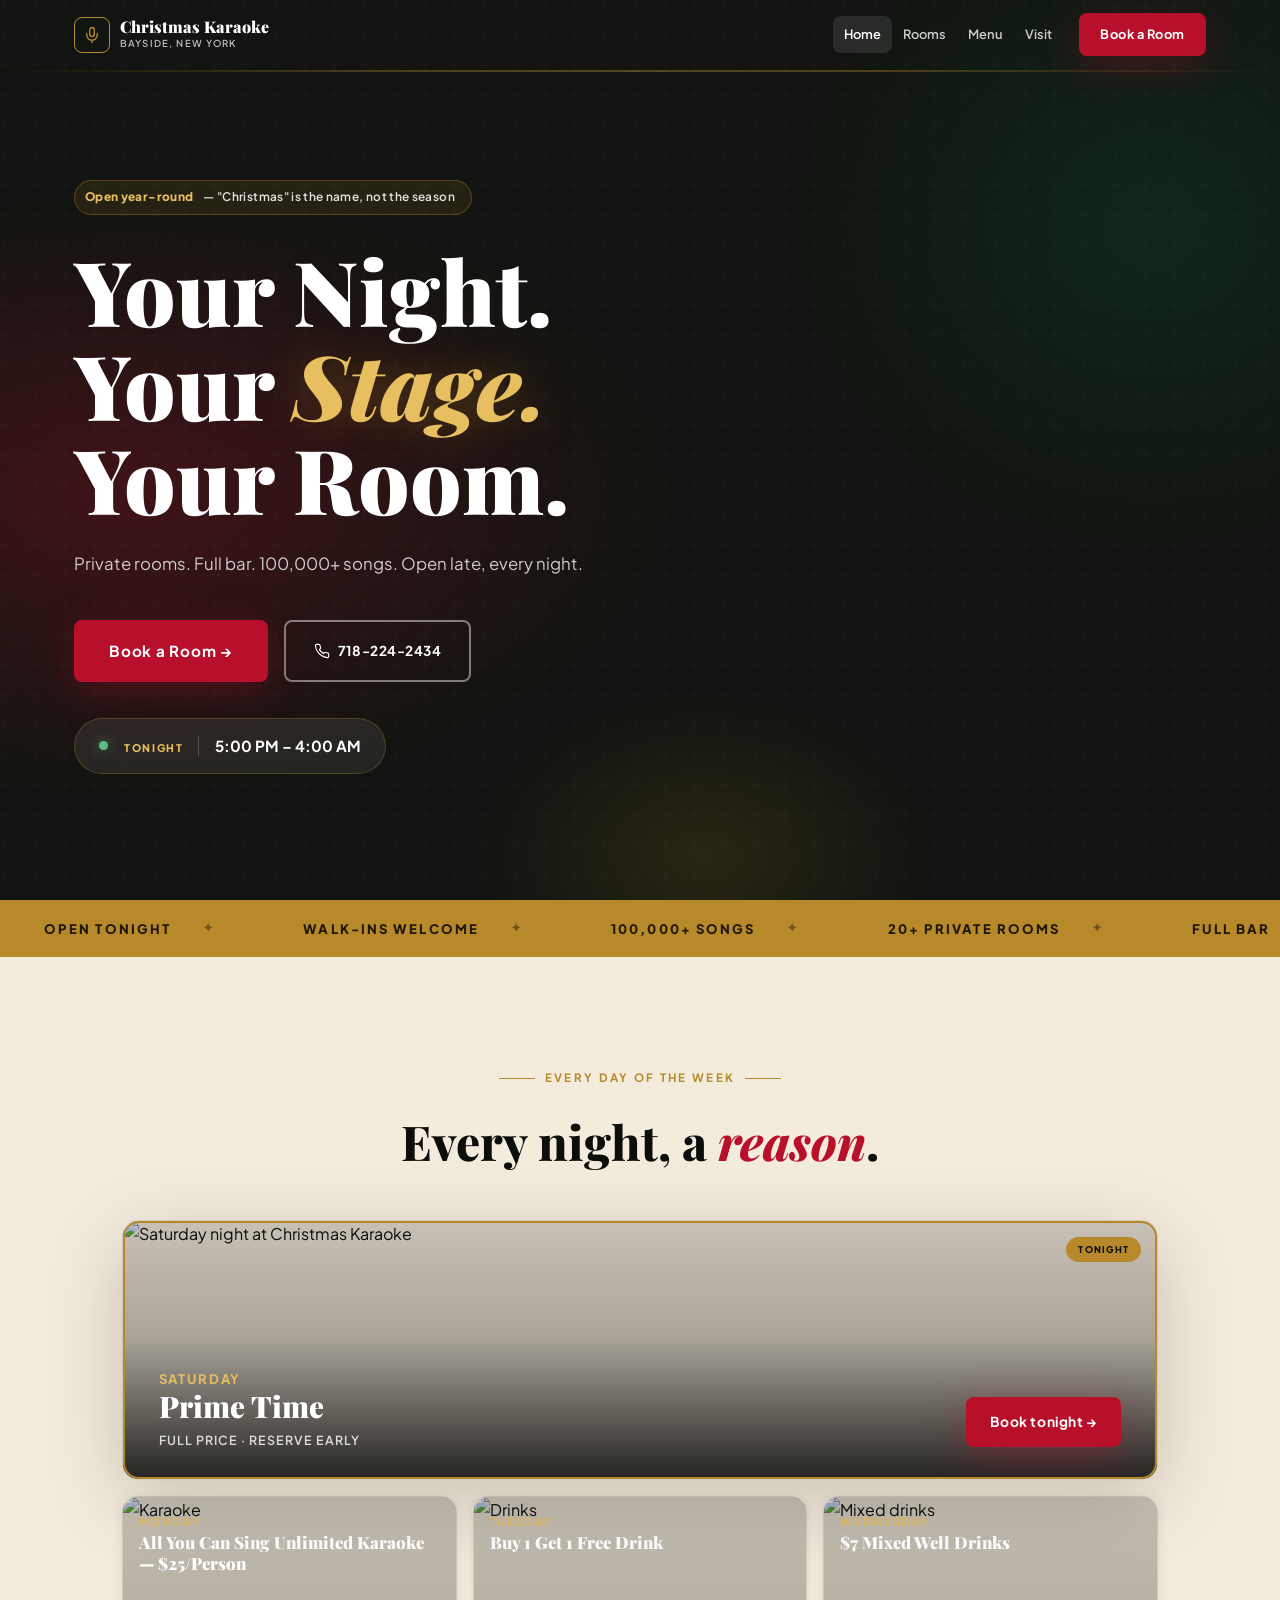
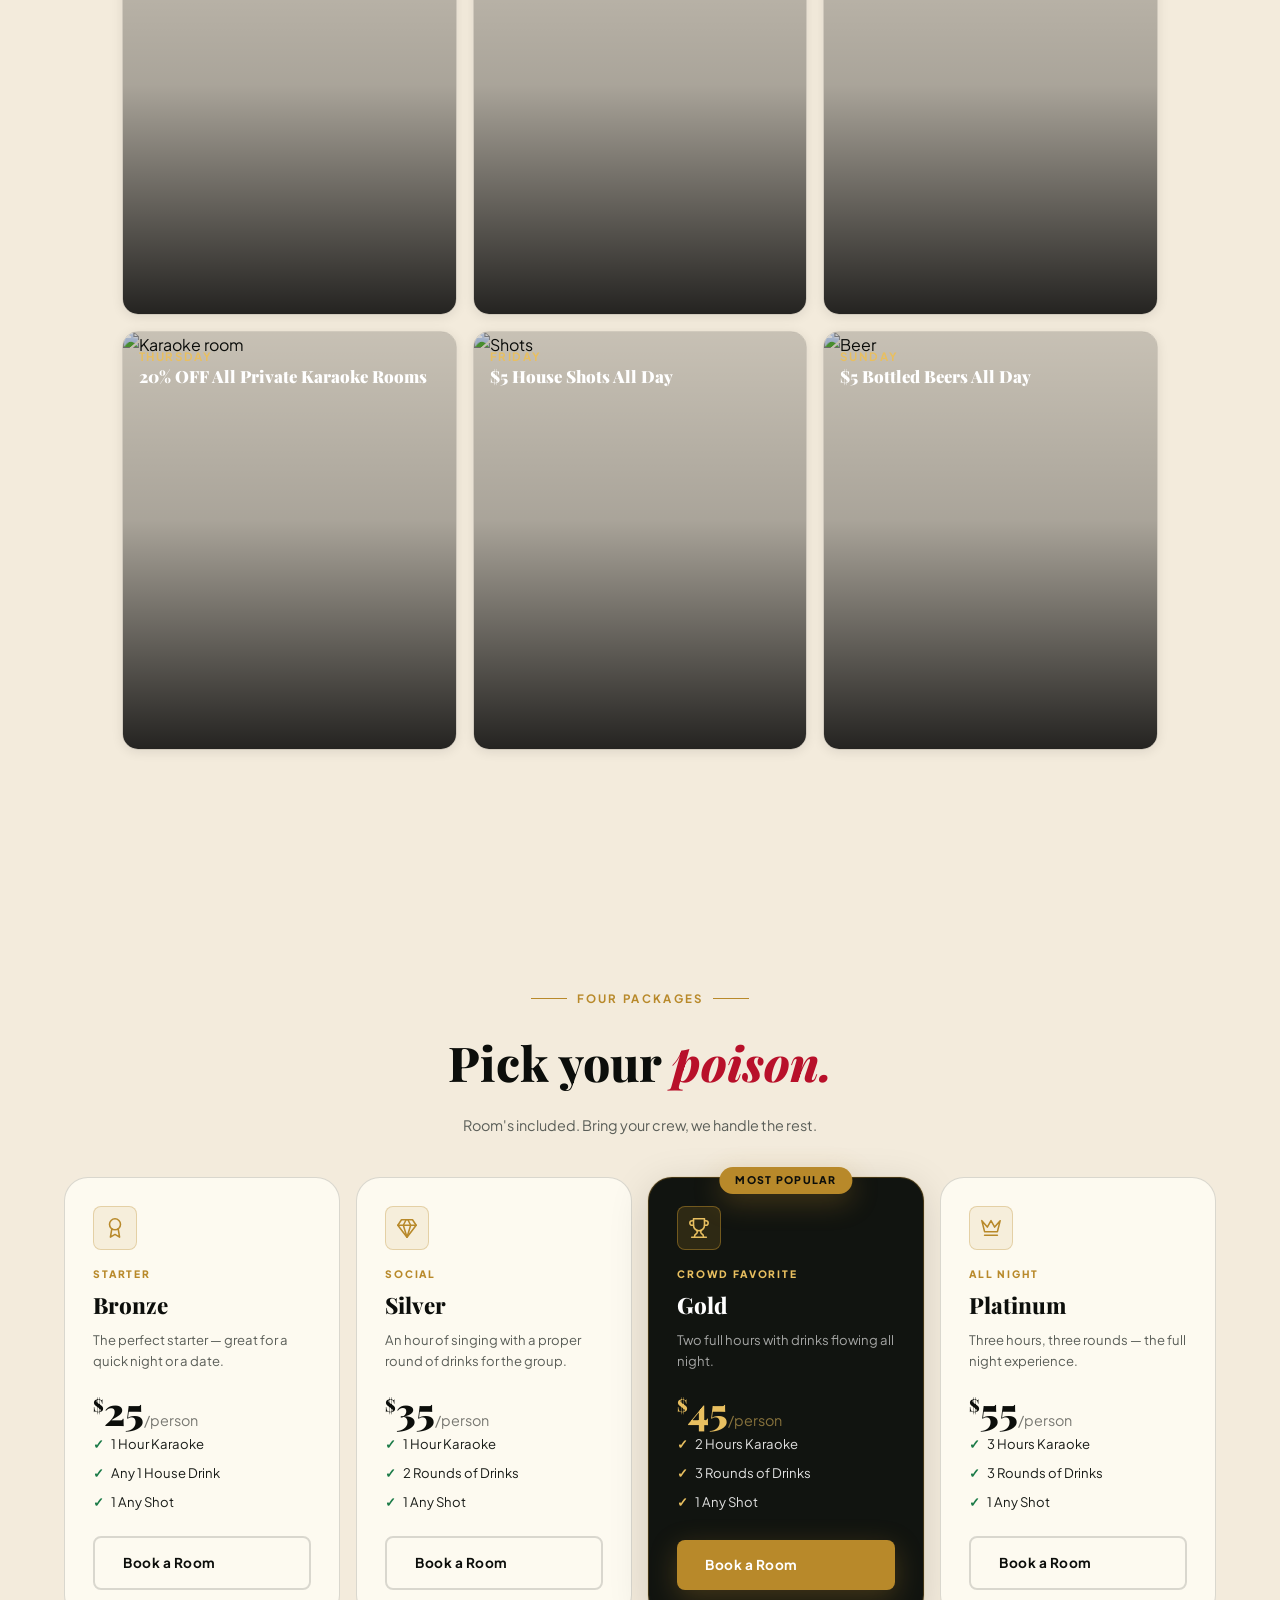
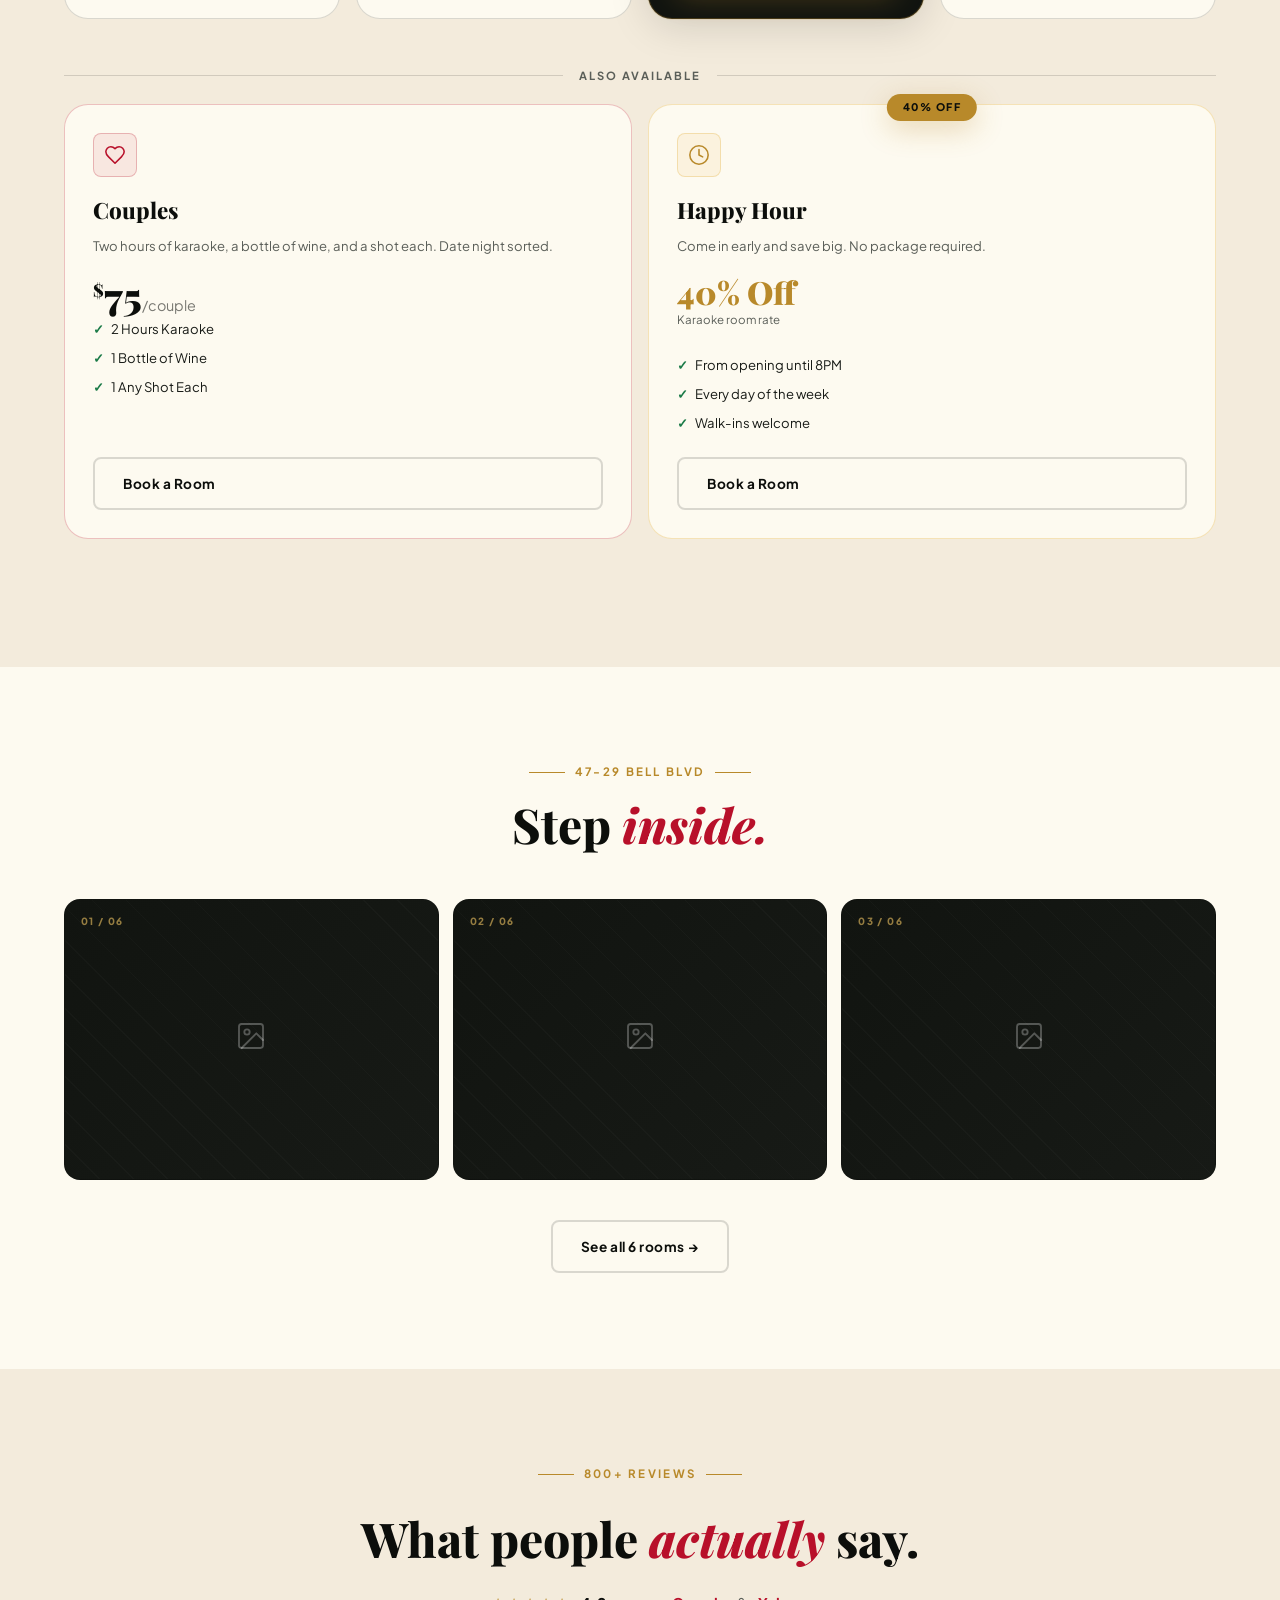
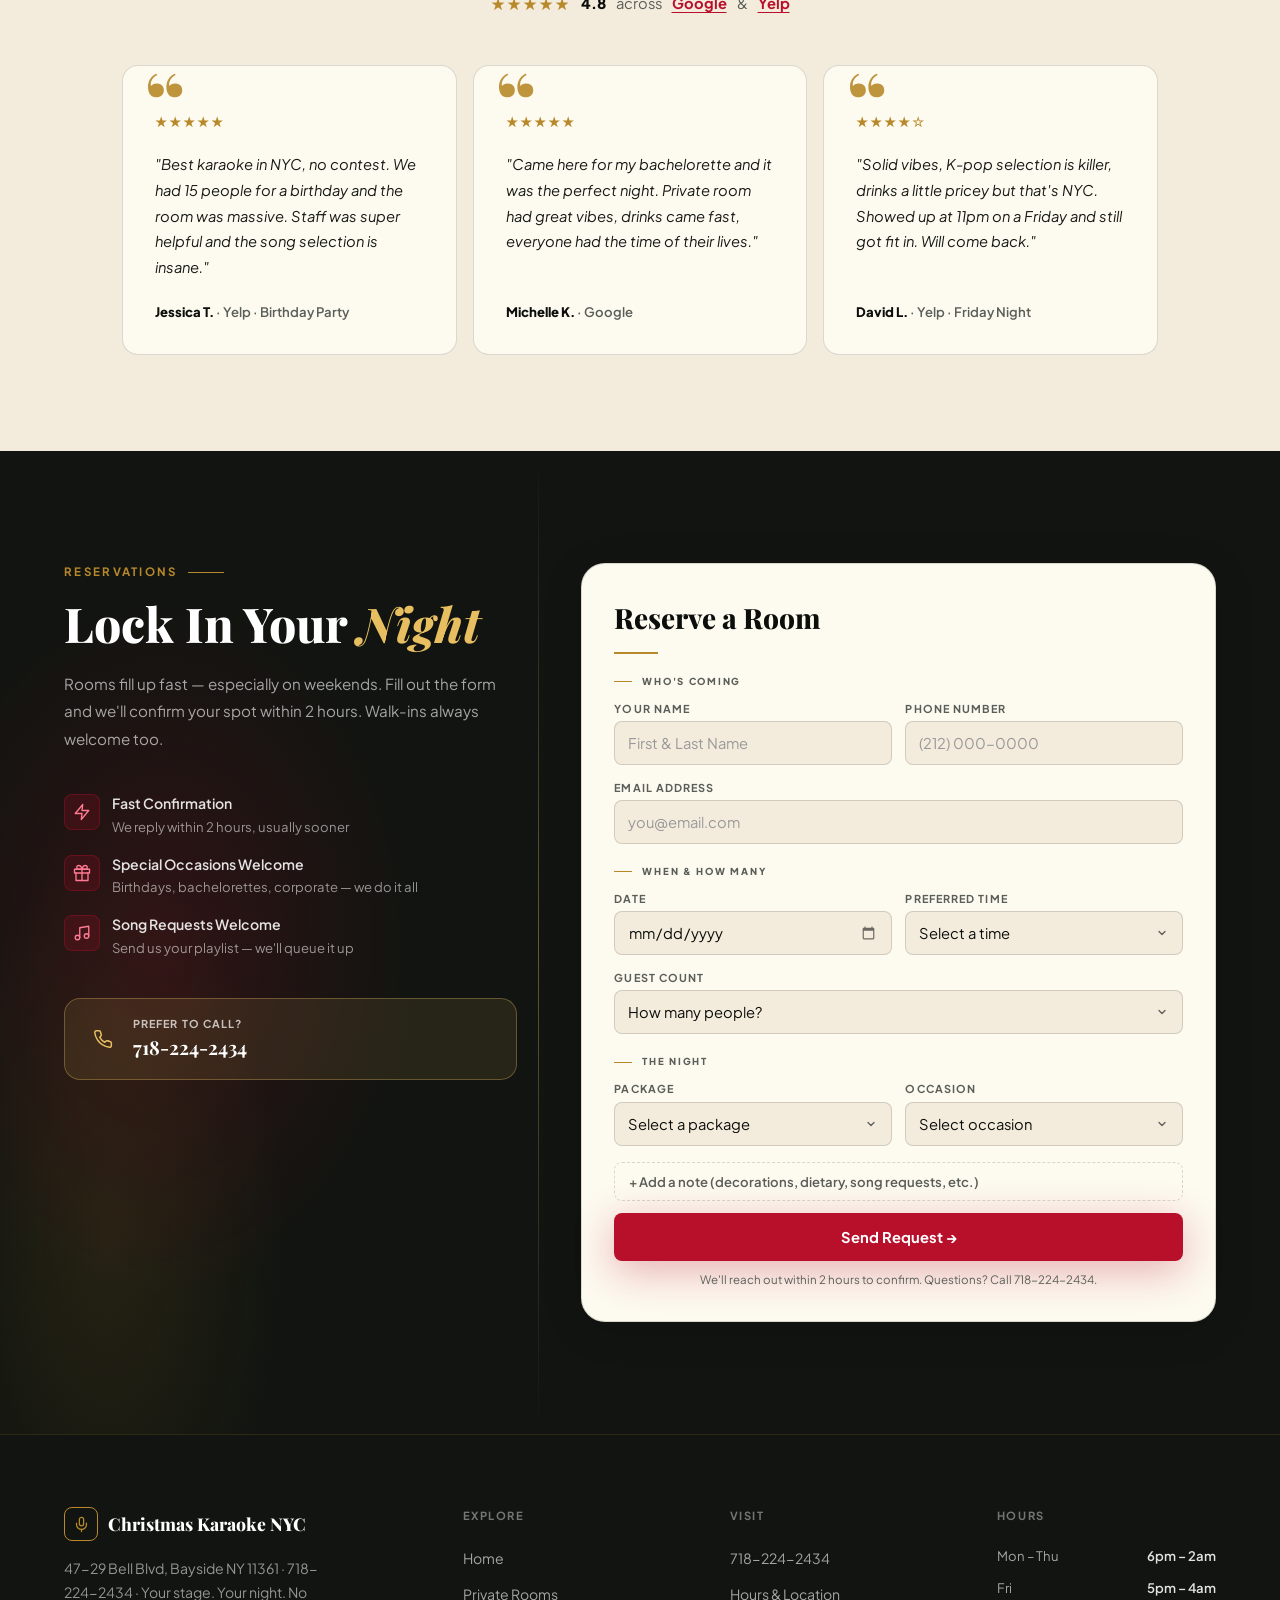
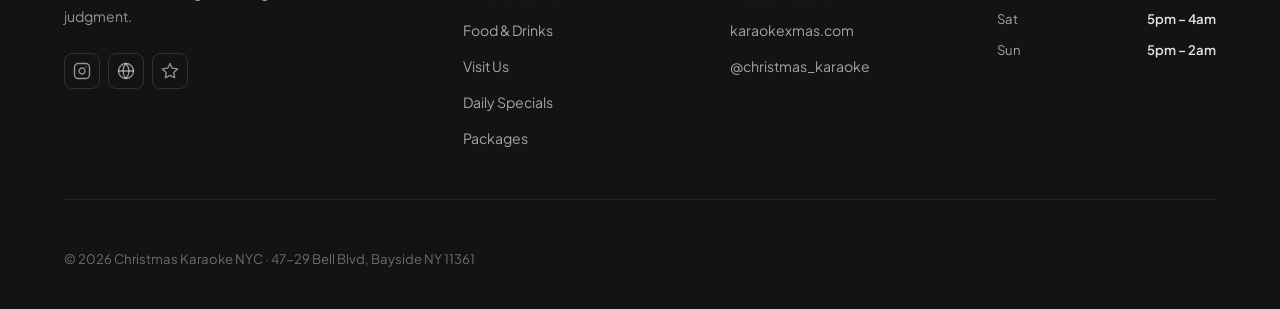
==== commit d0238f30: "4" ====
--- a/index.html
+++ b/index.html
@@ -102,7 +102,7 @@
     </div>
     <div class="special-card reveal d3" data-day="6">
       <div class="special-card-img"><img src="https://images.unsplash.com/photo-1514525253161-7a46d19cd819?auto=format&fit=crop&w=900&q=75" alt="Saturday night at Christmas Karaoke" loading="lazy"></div>
-      <div class="special-card-body"><span class="special-tag">Tonight</span><div class="special-main"><div class="special-day">Saturday</div><div class="special-offer">Prime Time<br><span style="font-family:var(--font-body);font-size:0.78rem;font-weight:600;color:rgba(255,255,255,0.82);letter-spacing:0.08em;text-transform:uppercase;margin-top:10px;display:block;">Full price · Reserve early</span></div></div><a href="#booking" class="today-cta">Book tonight →</a></div>
+      <div class="special-card-body"><span class="special-tag">Tonight</span><div class="special-main"><div class="special-day">Saturday</div><div class="special-offer">Prime Time<br><span class="special-offer-sub">Full price · Reserve early</span></div></div><a href="#booking" class="today-cta">Book tonight →</a></div>
     </div>
     <div class="special-card reveal" data-day="0">
       <div class="special-card-img"><img src="https://images.unsplash.com/photo-1608270586620-248524c67de9?auto=format&fit=crop&w=400&q=75" alt="Beer" loading="lazy"></div>
@@ -114,7 +114,7 @@
 <!-- PACKAGES -->
 <section id="packages">
   <div class="packages-header">
-    <p class="section-eyebrow reveal" style="justify-content:center;">Four Packages</p>
+    <p class="section-eyebrow reveal">Four Packages</p>
     <h2 class="packages-h2 reveal d1">Pick your <em>poison.</em></h2>
     <p class="packages-sub reveal d2">Room's included. Bring your crew, we handle the rest.</p>
   </div>
@@ -172,7 +172,7 @@
       <span class="pkg-icon"><svg viewBox="0 0 24 24" fill="none" stroke="currentColor" stroke-width="1.7" stroke-linecap="round" stroke-linejoin="round"><circle cx="12" cy="12" r="10"/><polyline points="12 6 12 12 16 14"/></svg></span>
       <div class="pkg-name">Happy Hour</div>
       <div class="pkg-desc">Come in early and save big. No package required.</div>
-      <div class="pkg-price" style="font-size:2rem;color:var(--gold);">40% Off</div>
+      <div class="pkg-price">40% Off</div>
       <div class="pkg-price-note">Karaoke room rate</div>
       <ul class="pkg-feat">
         <li>From opening until 8PM</li>
@@ -280,8 +280,8 @@
         <p class="footer-tagline">47-29 Bell Blvd, Bayside NY 11361 · 718-224-2434 · Your stage. Your night. No judgment.</p>
         <div class="footer-socials">
           <a href="https://instagram.com/christmas_karaoke" class="social-link" aria-label="Instagram"><svg viewBox="0 0 24 24" fill="none" stroke="currentColor" stroke-width="1.8" stroke-linecap="round" stroke-linejoin="round"><rect x="2" y="2" width="20" height="20" rx="5" ry="5"/><path d="M16 11.37A4 4 0 1 1 12.63 8 4 4 0 0 1 16 11.37z"/><line x1="17.5" y1="6.5" x2="17.51" y2="6.5"/></svg></a>
-          <a href="#" class="social-link" aria-label="TikTok"><svg viewBox="0 0 24 24" fill="none" stroke="currentColor" stroke-width="1.8" stroke-linecap="round" stroke-linejoin="round"><path d="M9 12a4 4 0 1 0 4 4V4a5 5 0 0 0 5 5"/></svg></a>
-          <a href="#" class="social-link" aria-label="Yelp"><svg viewBox="0 0 24 24" fill="none" stroke="currentColor" stroke-width="1.8" stroke-linecap="round" stroke-linejoin="round"><polygon points="12 2 15.09 8.26 22 9.27 17 14.14 18.18 21.02 12 17.77 5.82 21.02 7 14.14 2 9.27 8.91 8.26 12 2"/></svg></a>
+          <a href="https://www.google.com/search?q=christmas+karaoke+bayside" target="_blank" rel="noopener" class="social-link" aria-label="Google reviews"><svg viewBox="0 0 24 24" fill="none" stroke="currentColor" stroke-width="1.8" stroke-linecap="round" stroke-linejoin="round"><circle cx="12" cy="12" r="10"/><line x1="2" y1="12" x2="22" y2="12"/><path d="M12 2a15.3 15.3 0 0 1 4 10 15.3 15.3 0 0 1-4 10 15.3 15.3 0 0 1-4-10 15.3 15.3 0 0 1 4-10z"/></svg></a>
+          <a href="https://www.yelp.com/search?find_desc=christmas+karaoke&find_loc=bayside+ny" target="_blank" rel="noopener" class="social-link" aria-label="Yelp"><svg viewBox="0 0 24 24" fill="none" stroke="currentColor" stroke-width="1.8" stroke-linecap="round" stroke-linejoin="round"><polygon points="12 2 15.09 8.26 22 9.27 17 14.14 18.18 21.02 12 17.77 5.82 21.02 7 14.14 2 9.27 8.91 8.26 12 2"/></svg></a>
         </div>
       </div>
       <div class="footer-col"><h5>Explore</h5><ul><li><a href="index.html">Home</a></li><li><a href="rooms.html">Private Rooms</a></li><li><a href="menu.html">Food & Drinks</a></li><li><a href="visit.html">Visit Us</a></li><li><a href="#specials">Daily Specials</a></li><li><a href="#packages">Packages</a></li></ul></div>
--- a/styles.css
+++ b/styles.css
@@ -136,6 +136,7 @@
 .about-h2{font-family:var(--font-display);font-size:clamp(2.2rem,4.5vw,3.5rem);font-weight:800;line-height:1.1;color:var(--off-black);margin-bottom:1.5rem;}
 .about-h2 em{font-style:italic;color:var(--red);}
 .about-body{font-size:1rem;color:var(--mid-gray);line-height:1.8;margin-bottom:2.5rem;max-width:480px;}
+.about-body strong{color:var(--off-black);font-weight:700;}
 .about-features{display:grid;grid-template-columns:repeat(3,1fr);gap:14px;margin-bottom:2.5rem;}
 .af-item{padding:1.4rem 1.25rem;background:var(--cream);border:1px solid var(--border-dark);border-radius:var(--radius-lg);display:flex;flex-direction:column;gap:0.35rem;transition:border-color var(--t),box-shadow var(--t),transform var(--t);}
 .af-item:hover{border-color:var(--gold);box-shadow:var(--shadow-sm);transform:translateY(-2px);}
@@ -179,6 +180,8 @@
 /* PACKAGES */
 #packages{padding:8rem 5%;background:var(--cream);}
 .packages-header{max-width:1260px;margin:0 auto 2.5rem;text-align:center;}
+.packages-header .section-eyebrow{justify-content:center;}
+.packages-header .section-eyebrow::before{content:'';flex:1;max-width:36px;height:1px;background:var(--gold);}
 .packages-h2{font-family:var(--font-display);font-size:clamp(2rem,4vw,3rem);font-weight:800;color:var(--off-black);margin:0.5rem 0 0.75rem;}
 .packages-h2 em{font-style:italic;color:var(--red);}
 .packages-sub{font-size:0.9rem;color:var(--mid-gray);max-width:440px;margin:0 auto;line-height:1.7;}
@@ -220,6 +223,8 @@
 .pkg-card.happy-hour{border-color:rgba(232,191,96,0.4);position:relative;}
 .pkg-card.happy-hour:hover{border-color:var(--gold);}
 .pkg-card.happy-hour .pkg-icon{background:rgba(232,191,96,0.12);border-color:rgba(232,191,96,0.4);color:var(--gold);}
+.pkg-card.happy-hour .pkg-price{font-size:2rem;color:var(--gold);}
+.special-offer-sub{font-family:var(--font-body);font-size:0.78rem;font-weight:600;color:rgba(255,255,255,0.82);letter-spacing:0.08em;text-transform:uppercase;margin-top:10px;display:block;}
 .pkg-hh-badge{position:absolute;top:-11px;left:50%;transform:translateX(-50%);background:var(--gold);color:var(--off-black);font-size:0.66rem;font-weight:800;letter-spacing:0.14em;text-transform:uppercase;padding:5px 16px;border-radius:100px;box-shadow:var(--shadow-gold);white-space:nowrap;}
 
 /* ROOMS TEASER (homepage) + FULL ROOMS (rooms page) */
@@ -268,6 +273,9 @@
 .faq-q{font-family:var(--font-display);font-size:1.1rem;font-weight:800;color:var(--off-black);margin-bottom:0.5rem;display:flex;align-items:flex-start;gap:12px;}
 .faq-q::before{content:'';display:inline-block;width:18px;height:1px;background:var(--gold);margin-top:12px;flex-shrink:0;}
 .faq-a{font-size:0.92rem;color:var(--mid-gray);line-height:1.7;padding-left:30px;}
+.faq-a a{color:var(--red);font-weight:700;text-decoration:underline;text-underline-offset:2px;}
+.faq-a a:hover{color:var(--red-dark);}
+.has-page-header{padding-top:4rem;}
 @media(max-width:1024px){
   .room-features-grid{grid-template-columns:repeat(2,1fr);}
 }
@@ -404,12 +412,32 @@
 
 /* 2-col menu grid for cocktails */
 .menu-2col{display:grid;grid-template-columns:1fr 1fr;gap:0 3rem;}
-/* Beer grid */
-.beer-grid{display:grid;grid-template-columns:repeat(3,1fr);gap:0 3rem;}
+.menu-3col{display:grid;grid-template-columns:1fr 1fr 1fr;gap:0 3rem;}
+.menu-subsection{margin-top:2.5rem;}
+/* Row with a price tagged on the right side of an ingredient-heavy item */
+.menu-row-priced{border-bottom:none;}
+.menu-row-priced-inner{display:flex;justify-content:space-between;align-items:flex-start;width:100%;}
+.menu-row-priced-amount{font-family:var(--font-display);font-size:1.1rem;font-weight:900;color:var(--gold-bright);margin-left:1rem;flex-shrink:0;}
+.menu-list-bordered-top{border-top:1px solid rgba(255,255,255,0.08);}
+.menu-cat-spaced{margin-top:2.5rem;}
+.menu-cat-tight{margin-top:2rem;}
+.jager-note{font-size:var(--text-sm);color:var(--on-dark-label);display:block;}
 /* Category sub-header */
-.menu-cat{font-size:0.68rem;font-weight:700;letter-spacing:0.14em;text-transform:uppercase;color:var(--gold-bright);margin:2rem 0 0.75rem;display:block;}
+.menu-cat{font-size:0.78rem;font-weight:800;letter-spacing:0.2em;text-transform:uppercase;color:var(--gold-bright);margin:2.75rem 0 1.1rem;display:inline-flex;align-items:center;gap:14px;width:100%;}
+.menu-cat::before{content:'';width:10px;height:10px;border:1.5px solid var(--gold-bright);border-radius:2px;flex-shrink:0;transform:rotate(45deg);}
+.menu-cat::after{content:'';flex:1;height:1px;background:linear-gradient(90deg,rgba(232,191,96,0.4) 0%,rgba(232,191,96,0.05) 100%);}
 .menu-cat:first-child{margin-top:0;}
-.menu-note{font-size:var(--text-sm);color:rgba(255,255,255,0.6);margin-bottom:1.5rem;font-style:italic;}
+.menu-note{font-size:var(--text-sm);color:var(--on-dark-label);margin-bottom:1.5rem;font-style:italic;}
+
+/* Reusable menu price header (e.g. "Cocktails" + "$13") */
+.menu-price-head{display:flex;align-items:baseline;justify-content:space-between;margin:2.5rem 0 0.75rem;gap:1rem;}
+.menu-price-head:first-child{margin-top:0;}
+.menu-price-head .menu-cat{margin:0;width:auto;}
+.menu-price-head .menu-cat::after{display:none;}
+.menu-price-head .menu-price-amount{font-family:var(--font-display);font-size:1.5rem;font-weight:900;color:var(--gold-bright);white-space:nowrap;}
+.menu-row-fine{font-weight:400;font-size:0.82rem;}
+.menu-row-chicken{align-items:flex-start;}
+.menu-row-chicken > div:first-child{flex:1;}
 /* Food grid */
 .food-grid{display:grid;grid-template-columns:1fr 1fr;gap:0 4rem;}
 /* Chicken size table */
@@ -436,6 +464,8 @@
 .hours-time{color:var(--on-dark-strong);font-weight:600;}
 .hours-item.today-row .hours-day,.hours-item.today-row .hours-time{color:var(--gold-bright);font-weight:700;}
 .hours-note{margin-top:1.25rem;padding:1rem;background:rgba(255,255,255,0.04);border:1px solid rgba(255,255,255,0.08);border-radius:var(--radius);font-size:var(--text-sm);color:var(--on-dark-muted);line-height:1.6;}
+.hours-note strong{color:var(--on-dark-strong);font-weight:700;}
+.info-card-stacked{margin-top:16px;}
 .addr-list{list-style:none;display:flex;flex-direction:column;gap:1.25rem;}
 .addr-item{display:flex;gap:14px;align-items:flex-start;}
 .addr-icon{width:36px;height:36px;border-radius:var(--radius);background:rgba(255,255,255,0.05);border:1px solid rgba(255,255,255,0.1);display:flex;align-items:center;justify-content:center;color:var(--gold-bright);flex-shrink:0;}
@@ -509,6 +539,7 @@
   .about-features{grid-template-columns:repeat(3,1fr);gap:10px;}
   .af-item{padding:1.1rem 1rem;}
   .af-num{font-size:1.5rem;}
+  #menu::before{font-size:18rem;top:3rem;}
   .footer-top{grid-template-columns:1fr 1fr 1fr;gap:2rem;}
   .footer-top > :first-child{grid-column:1/-1;}
   .menu-2col{grid-template-columns:1fr;}
@@ -531,7 +562,11 @@
   .nav-burger{display:flex;}
   .hero-h1{font-size:clamp(2.5rem,12vw,4rem);}
   .about-inner{grid-template-columns:1fr;gap:3rem;}
-  .about-features{grid-template-columns:repeat(3,1fr);}
+  .about-features{grid-template-columns:1fr;gap:12px;}
+  .af-item{display:grid;grid-template-columns:auto 1fr;grid-template-areas:"icon num" "icon label";column-gap:16px;row-gap:2px;padding:1.15rem 1.25rem;}
+  .af-icon{grid-area:icon;margin-bottom:0;align-self:center;}
+  .af-num{grid-area:num;font-size:1.55rem;align-self:end;}
+  .af-label{grid-area:label;margin-top:0;align-self:start;}
   .about-photo-grid{grid-template-columns:1fr;}
   .about-photo-main{grid-column:1;}
   .form-grid{grid-template-columns:1fr;}
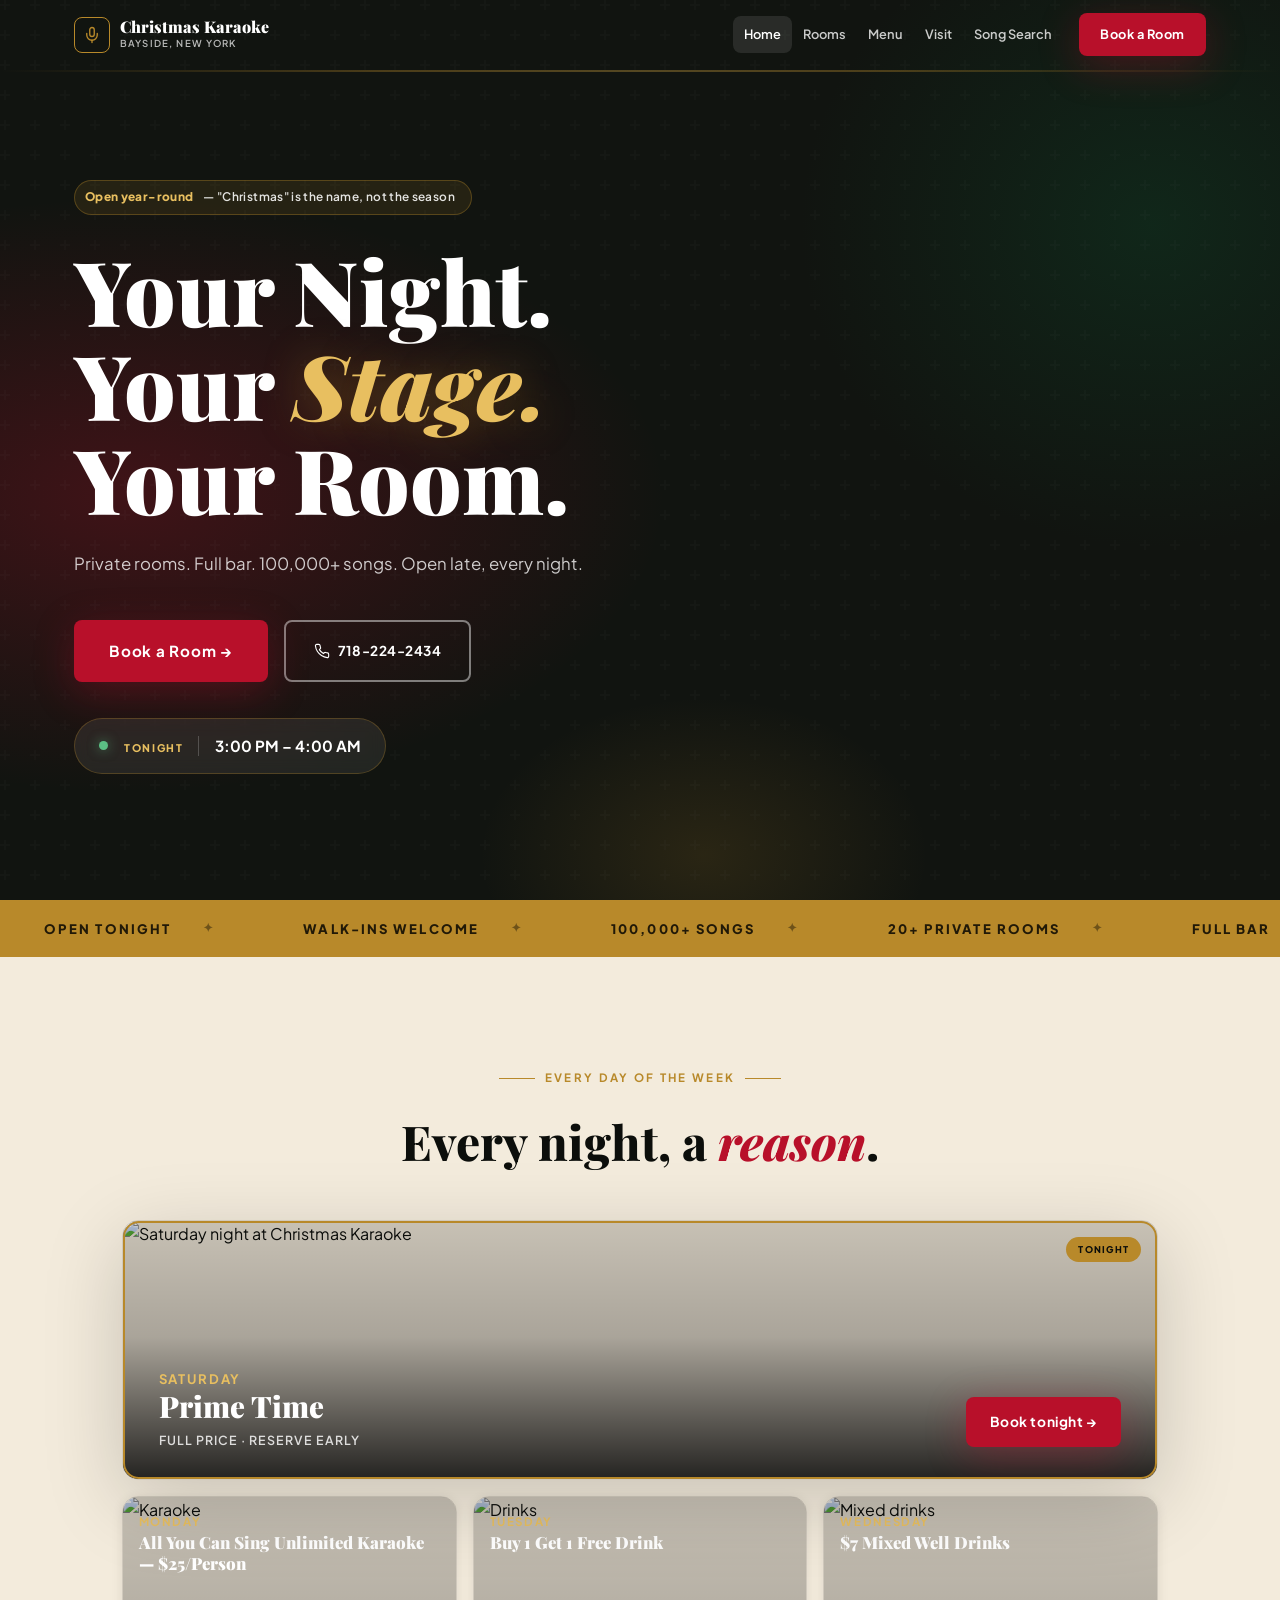
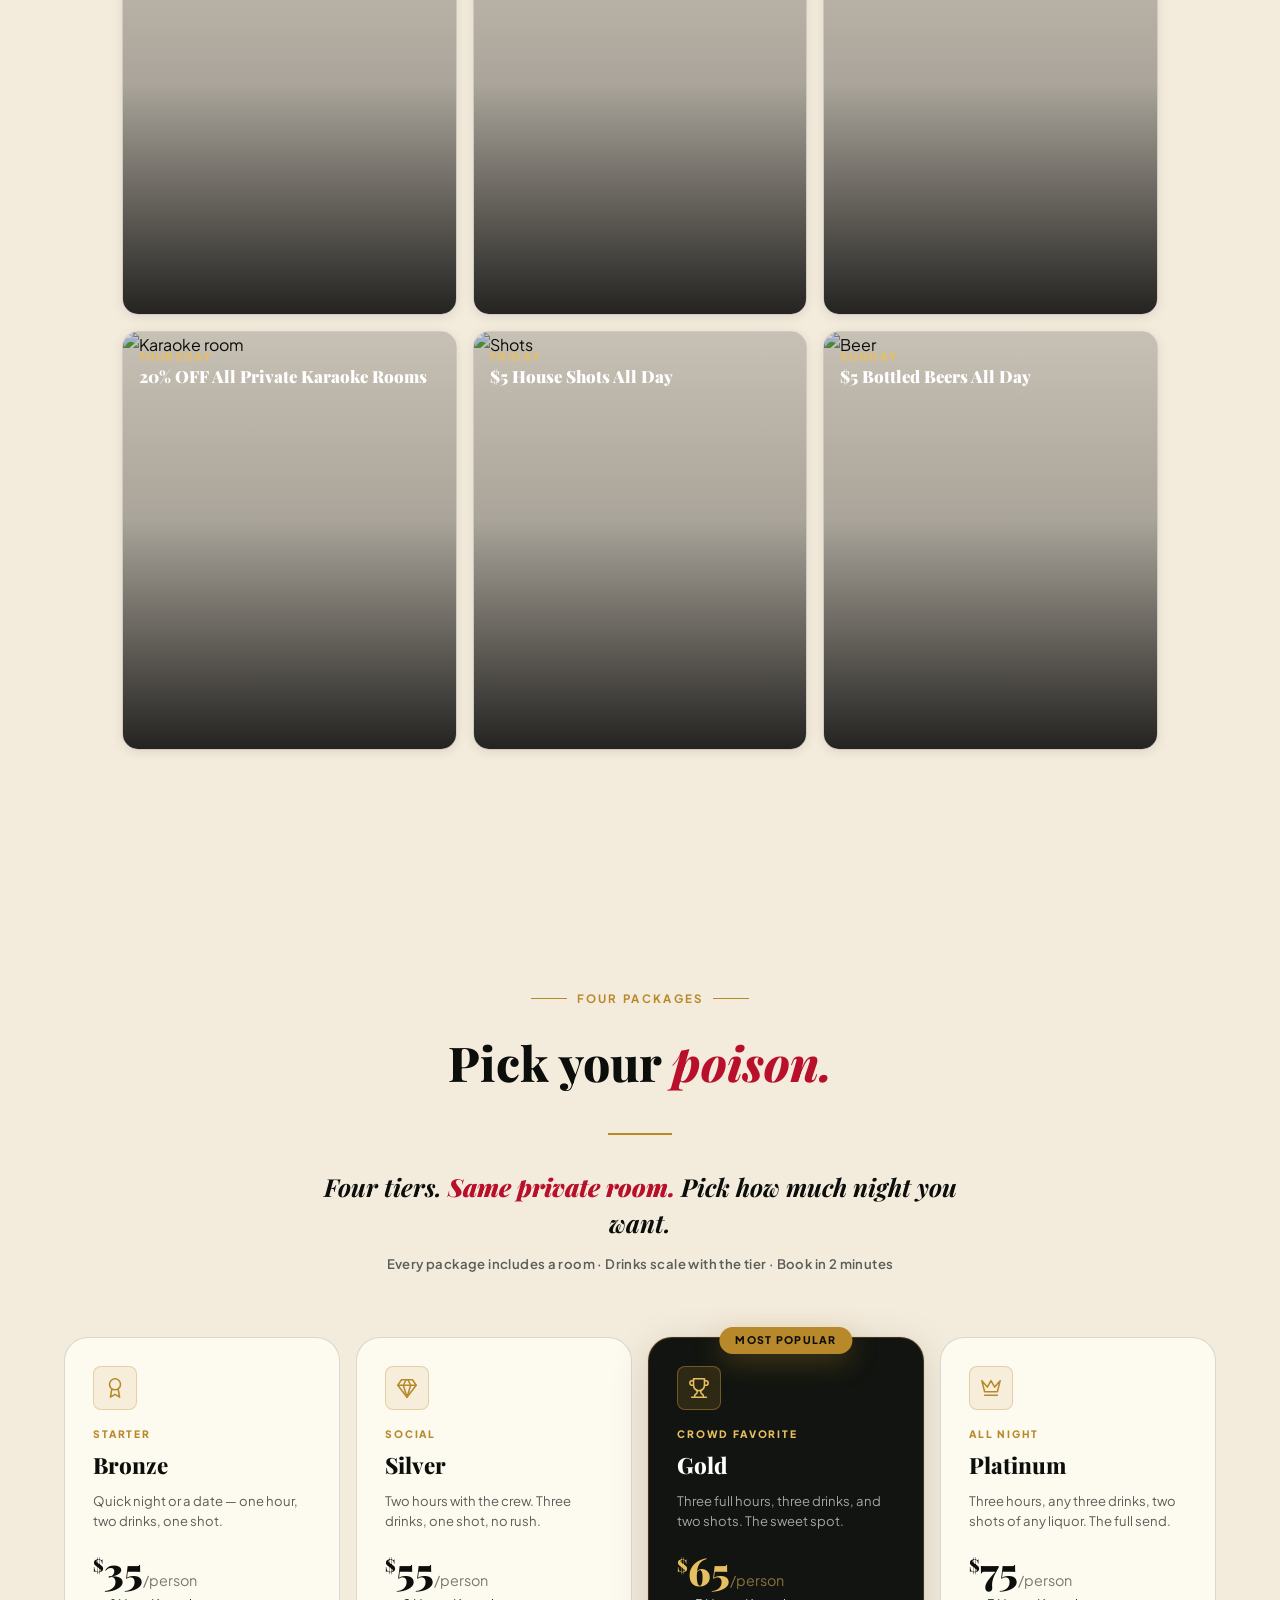
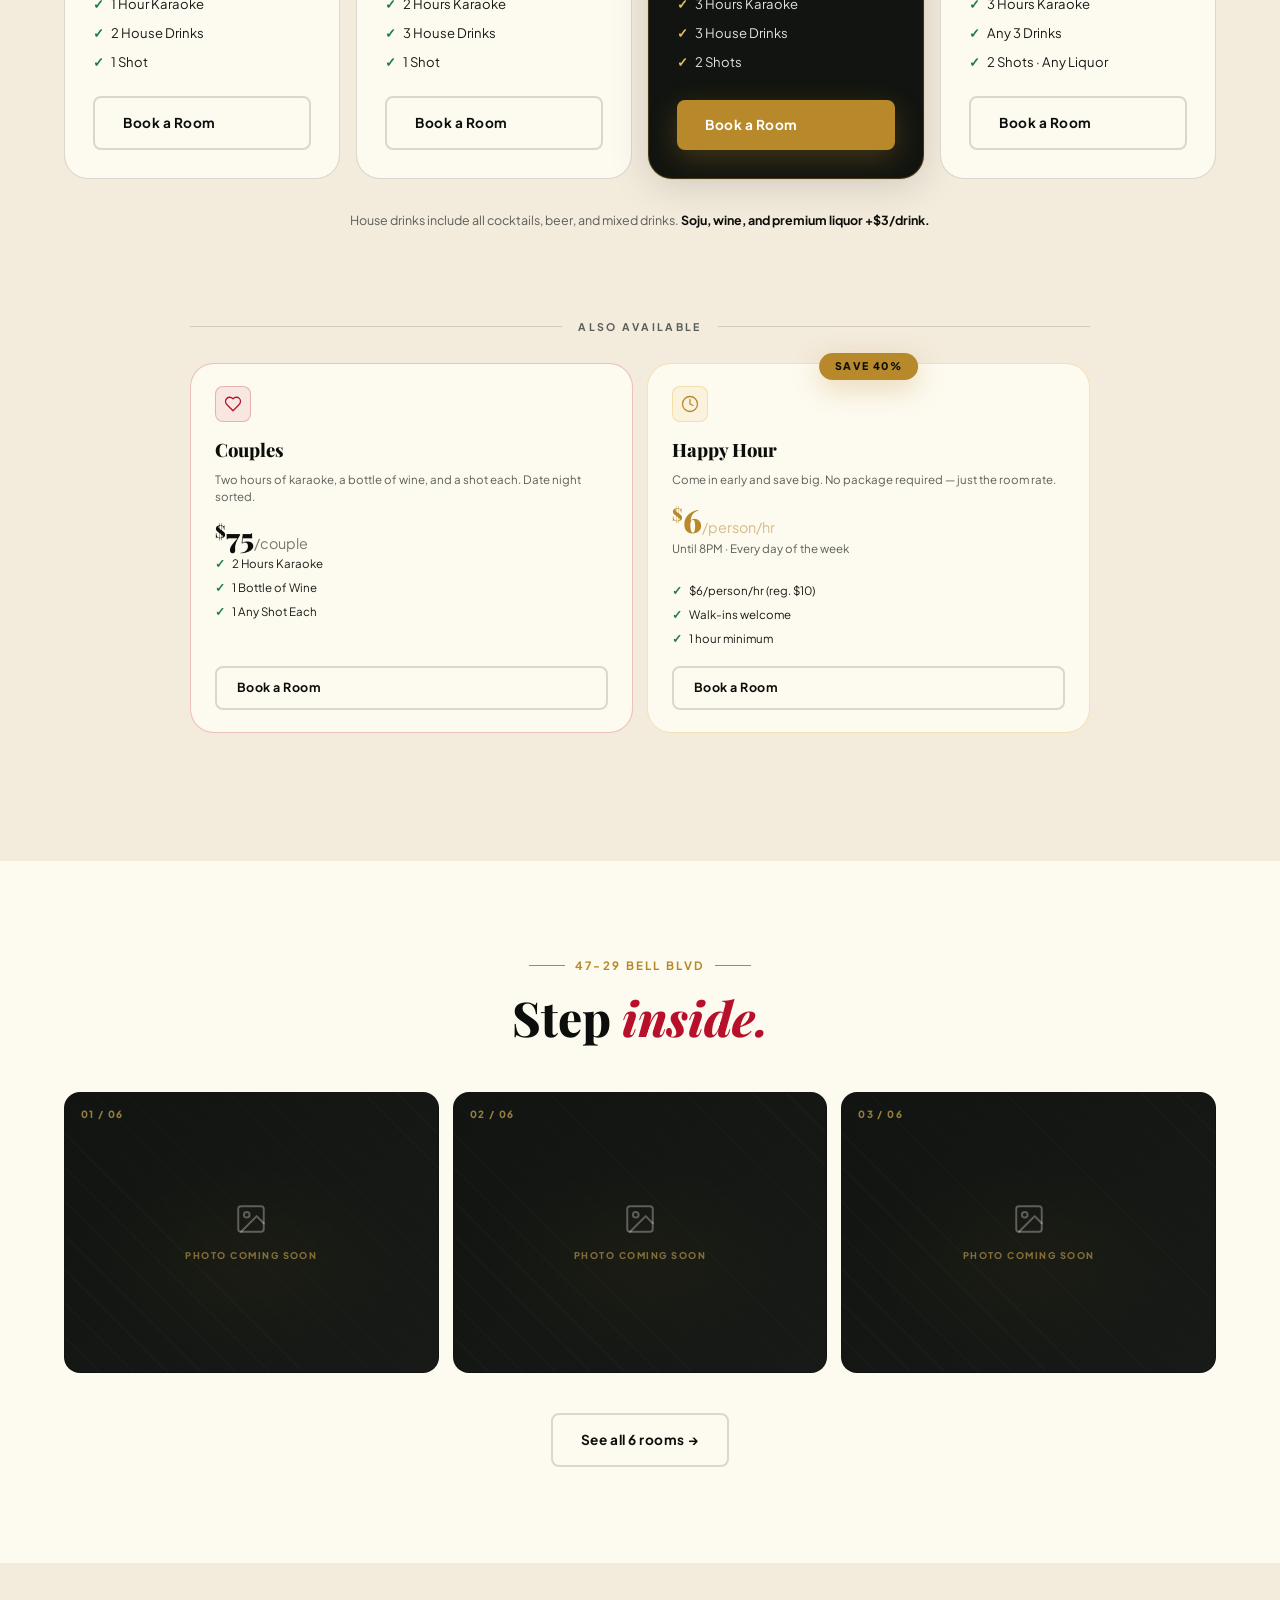
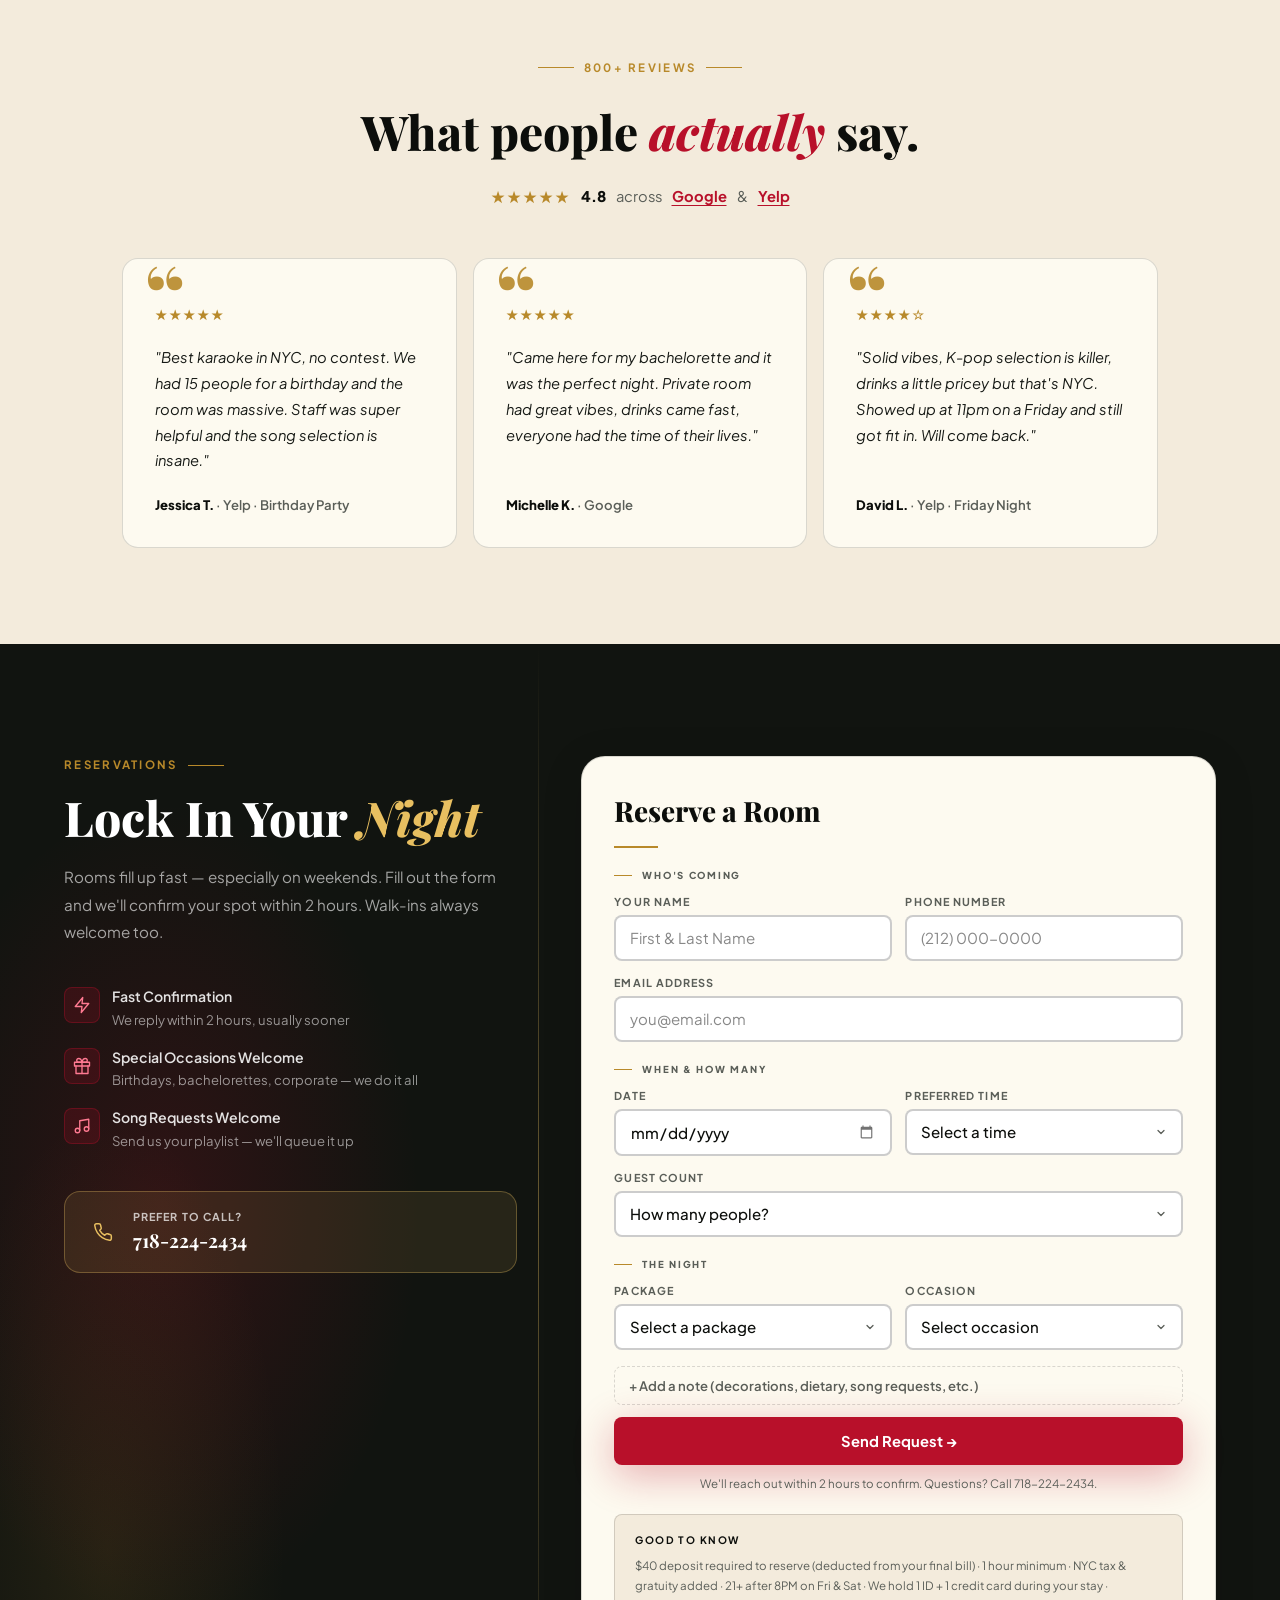
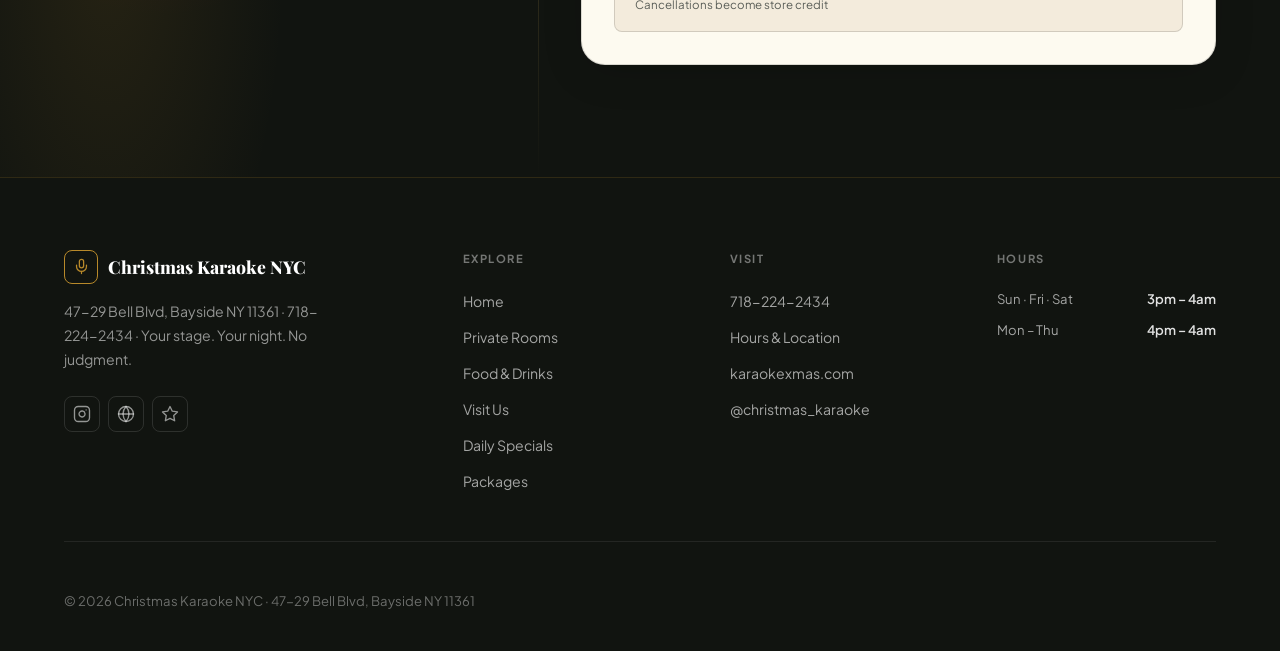
==== commit 1bbf039e: "7" ====
--- a/index.html
+++ b/index.html
@@ -30,6 +30,7 @@
       <li><a href="rooms.html">Rooms</a></li>
       <li><a href="menu.html">Menu</a></li>
       <li><a href="visit.html">Visit</a></li>
+      <li><a href="https://playboxkaraoke.com/search/" target="_blank" rel="noopener">Song Search</a></li>
     </ul>
     <div class="nav-book"><a href="#booking" class="btn btn-red">Book a Room</a></div>
     <button class="nav-burger" onclick="toggleNav()" aria-label="Menu" aria-expanded="false"><span></span><span></span><span></span></button>
@@ -40,6 +41,7 @@
   <a href="rooms.html" onclick="closeNav()">Rooms</a>
   <a href="menu.html" onclick="closeNav()">Menu</a>
   <a href="visit.html" onclick="closeNav()">Visit</a>
+  <a href="https://playboxkaraoke.com/search/" target="_blank" rel="noopener" onclick="closeNav()">Song Search</a>
   <a href="#booking" onclick="closeNav()" class="drawer-book">Book a Room →</a>
 </div>
 
@@ -60,7 +62,7 @@
         <span class="hero-tonight-dot"></span>
         <div><span class="hero-tonight-label">Tonight</span></div>
         <div class="hero-tonight-sep"></div>
-        <span class="hero-tonight-time" id="hero-tonight-time">6:00 PM – 2:00 AM</span>
+        <span class="hero-tonight-time" id="hero-tonight-time">4:00 PM – 4:00 AM</span>
       </div>
     </div>
   </div>
@@ -69,7 +71,7 @@
 <!-- MARQUEE -->
 <div class="marquee-wrap" aria-hidden="true">
   <div class="marquee-track">
-    <span class="marquee-item">Open tonight</span><span class="marquee-item">Walk-ins welcome</span><span class="marquee-item">100,000+ songs</span><span class="marquee-item">20+ private rooms</span><span class="marquee-item">Full bar</span><span class="marquee-item">Birthdays · Bachelorettes · Corporate</span><span class="marquee-item">Open 'til 4am Fri & Sat</span><span class="marquee-item">Bayside, Queens NY</span><span class="marquee-item">Book 718-224-2434</span><span class="marquee-item">Open tonight</span><span class="marquee-item">Walk-ins welcome</span><span class="marquee-item">100,000+ songs</span><span class="marquee-item">20+ private rooms</span><span class="marquee-item">Full bar</span><span class="marquee-item">Birthdays · Bachelorettes · Corporate</span><span class="marquee-item">Open 'til 4am Fri & Sat</span><span class="marquee-item">Bayside, Queens NY</span><span class="marquee-item">Book 718-224-2434</span>
+    <span class="marquee-item">Open tonight</span><span class="marquee-item">Walk-ins welcome</span><span class="marquee-item">100,000+ songs</span><span class="marquee-item">20+ private rooms</span><span class="marquee-item">Full bar</span><span class="marquee-item">Birthdays · Bachelorettes · Corporate</span><span class="marquee-item">Open 'til 4am every night</span><span class="marquee-item">Bayside, Queens NY</span><span class="marquee-item">Book 718-224-2434</span><span class="marquee-item">Open tonight</span><span class="marquee-item">Walk-ins welcome</span><span class="marquee-item">100,000+ songs</span><span class="marquee-item">20+ private rooms</span><span class="marquee-item">Full bar</span><span class="marquee-item">Birthdays · Bachelorettes · Corporate</span><span class="marquee-item">Open 'til 4am every night</span><span class="marquee-item">Bayside, Queens NY</span><span class="marquee-item">Book 718-224-2434</span>
   </div>
 </div>
 
@@ -97,7 +99,7 @@
       <div class="special-card-body"><span class="special-tag">Tonight</span><div class="special-main"><div class="special-day">Thursday</div><div class="special-offer">20% OFF All Private Karaoke Rooms</div></div><a href="#booking" class="today-cta">Book tonight →</a></div>
     </div>
     <div class="special-card reveal d2" data-day="5">
-      <div class="special-card-img"><img src="https://images.unsplash.com/photo-1559628233-100c798642b8?auto=format&fit=crop&w=400&q=75" alt="Shots" loading="lazy"></div>
+      <div class="special-card-img"><img src="https://images.unsplash.com/photo-1572116469696-31de0f17cc34?auto=format&fit=crop&w=400&q=75" alt="Shots" loading="lazy"></div>
       <div class="special-card-body"><span class="special-tag">Tonight</span><div class="special-main"><div class="special-day">Friday</div><div class="special-offer">$5 House Shots All Day</div></div><a href="#booking" class="today-cta">Book tonight →</a></div>
     </div>
     <div class="special-card reveal d3" data-day="6">
@@ -116,47 +118,50 @@
   <div class="packages-header">
     <p class="section-eyebrow reveal">Four Packages</p>
     <h2 class="packages-h2 reveal d1">Pick your <em>poison.</em></h2>
-    <p class="packages-sub reveal d2">Room's included. Bring your crew, we handle the rest.</p>
+  </div>
+  <div class="packages-tldr reveal d2">
+    <p>Four tiers. <em>Same private room.</em> Pick how much night you want.<span class="packages-tldr-sub">Every package includes a room · Drinks scale with the tier · Book in 2 minutes</span></p>
   </div>
   <div class="packages-grid tier-grid">
     <div class="pkg-card reveal">
       <span class="pkg-icon"><svg viewBox="0 0 24 24" fill="none" stroke="currentColor" stroke-width="1.7" stroke-linecap="round" stroke-linejoin="round"><circle cx="12" cy="8" r="6"/><path d="M15.477 12.89 17 22l-5-3-5 3 1.523-9.11"/></svg></span>
       <span class="pkg-tier">Starter</span>
       <div class="pkg-name">Bronze</div>
-      <div class="pkg-desc">The perfect starter — great for a quick night or a date.</div>
-      <div class="pkg-price"><sup>$</sup>25<small>/person</small></div>
-      <ul class="pkg-feat"><li>1 Hour Karaoke</li><li>Any 1 House Drink</li><li>1 Any Shot</li></ul>
-      <a href="#booking" class="btn btn-outline" onclick="selectPackage('Bronze – $25/person', event)">Book a Room</a>
+      <div class="pkg-desc">Quick night or a date — one hour, two drinks, one shot.</div>
+      <div class="pkg-price"><sup>$</sup>35<small>/person</small></div>
+      <ul class="pkg-feat"><li>1 Hour Karaoke</li><li>2 House Drinks</li><li>1 Shot</li></ul>
+      <a href="#booking" class="btn btn-outline" onclick="selectPackage('Bronze – $35/person', event)">Book a Room</a>
     </div>
     <div class="pkg-card reveal d1">
       <span class="pkg-icon"><svg viewBox="0 0 24 24" fill="none" stroke="currentColor" stroke-width="1.7" stroke-linecap="round" stroke-linejoin="round"><path d="M6 3h12l4 6-10 13L2 9Z"/><path d="M11 3 8 9l4 13 4-13-3-6"/><path d="M2 9h20"/></svg></span>
       <span class="pkg-tier">Social</span>
       <div class="pkg-name">Silver</div>
-      <div class="pkg-desc">An hour of singing with a proper round of drinks for the group.</div>
-      <div class="pkg-price"><sup>$</sup>35<small>/person</small></div>
-      <ul class="pkg-feat"><li>1 Hour Karaoke</li><li>2 Rounds of Drinks</li><li>1 Any Shot</li></ul>
-      <a href="#booking" class="btn btn-outline" onclick="selectPackage('Silver – $35/person', event)">Book a Room</a>
+      <div class="pkg-desc">Two hours with the crew. Three drinks, one shot, no rush.</div>
+      <div class="pkg-price"><sup>$</sup>55<small>/person</small></div>
+      <ul class="pkg-feat"><li>2 Hours Karaoke</li><li>3 House Drinks</li><li>1 Shot</li></ul>
+      <a href="#booking" class="btn btn-outline" onclick="selectPackage('Silver – $55/person', event)">Book a Room</a>
     </div>
     <div class="pkg-card featured reveal d2">
       <div class="pkg-popular">Most Popular</div>
       <span class="pkg-icon"><svg viewBox="0 0 24 24" fill="none" stroke="currentColor" stroke-width="1.7" stroke-linecap="round" stroke-linejoin="round"><path d="M6 9H4.5a2.5 2.5 0 0 1 0-5H6"/><path d="M18 9h1.5a2.5 2.5 0 0 0 0-5H18"/><path d="M4 22h16"/><path d="M10 14.66V17c0 .55-.47.98-.97 1.21C7.85 18.75 7 20.24 7 22"/><path d="M14 14.66V17c0 .55.47.98.97 1.21C16.15 18.75 17 20.24 17 22"/><path d="M18 2H6v7a6 6 0 0 0 12 0V2Z"/></svg></span>
       <span class="pkg-tier">Crowd Favorite</span>
       <div class="pkg-name">Gold</div>
-      <div class="pkg-desc">Two full hours with drinks flowing all night.</div>
-      <div class="pkg-price"><sup>$</sup>45<small>/person</small></div>
-      <ul class="pkg-feat"><li>2 Hours Karaoke</li><li>3 Rounds of Drinks</li><li>1 Any Shot</li></ul>
-      <a href="#booking" class="btn btn-gold" onclick="selectPackage('Gold – $45/person', event)">Book a Room</a>
+      <div class="pkg-desc">Three full hours, three drinks, and two shots. The sweet spot.</div>
+      <div class="pkg-price"><sup>$</sup>65<small>/person</small></div>
+      <ul class="pkg-feat"><li>3 Hours Karaoke</li><li>3 House Drinks</li><li>2 Shots</li></ul>
+      <a href="#booking" class="btn btn-gold" onclick="selectPackage('Gold – $65/person', event)">Book a Room</a>
     </div>
     <div class="pkg-card reveal d3">
       <span class="pkg-icon"><svg viewBox="0 0 24 24" fill="none" stroke="currentColor" stroke-width="1.7" stroke-linecap="round" stroke-linejoin="round"><path d="m2 4 3 12h14l3-12-6 7-4-7-4 7-6-7zm3 16h14"/></svg></span>
       <span class="pkg-tier">All Night</span>
       <div class="pkg-name">Platinum</div>
-      <div class="pkg-desc">Three hours, three rounds — the full night experience.</div>
-      <div class="pkg-price"><sup>$</sup>55<small>/person</small></div>
-      <ul class="pkg-feat"><li>3 Hours Karaoke</li><li>3 Rounds of Drinks</li><li>1 Any Shot</li></ul>
-      <a href="#booking" class="btn btn-outline" onclick="selectPackage('Platinum – $55/person', event)">Book a Room</a>
-    </div>
-  </div>
+      <div class="pkg-desc">Three hours, any three drinks, two shots of any liquor. The full send.</div>
+      <div class="pkg-price"><sup>$</sup>75<small>/person</small></div>
+      <ul class="pkg-feat"><li>3 Hours Karaoke</li><li>Any 3 Drinks</li><li>2 Shots · Any Liquor</li></ul>
+      <a href="#booking" class="btn btn-outline" onclick="selectPackage('Platinum – $75/person', event)">Book a Room</a>
+    </div>
+  </div>
+  <p style="max-width:900px;margin:1.5rem auto 0;text-align:center;font-size:0.78rem;color:var(--mid-gray);line-height:1.6;">House drinks include all cocktails, beer, and mixed drinks. <strong style="color:var(--off-black);">Soju, wine, and premium liquor +$3/drink.</strong></p>
   <div class="special-offers-head reveal"><span>Also Available</span></div>
   <div class="special-offers-grid">
     <div class="pkg-card couples reveal">
@@ -168,18 +173,18 @@
       <a href="#booking" class="btn btn-outline" onclick="selectPackage('Couples – $75/couple', event)">Book a Room</a>
     </div>
     <div class="pkg-card happy-hour reveal d1">
-      <div class="pkg-hh-badge">40% OFF</div>
+      <div class="pkg-hh-badge">SAVE 40%</div>
       <span class="pkg-icon"><svg viewBox="0 0 24 24" fill="none" stroke="currentColor" stroke-width="1.7" stroke-linecap="round" stroke-linejoin="round"><circle cx="12" cy="12" r="10"/><polyline points="12 6 12 12 16 14"/></svg></span>
       <div class="pkg-name">Happy Hour</div>
-      <div class="pkg-desc">Come in early and save big. No package required.</div>
-      <div class="pkg-price">40% Off</div>
-      <div class="pkg-price-note">Karaoke room rate</div>
+      <div class="pkg-desc">Come in early and save big. No package required — just the room rate.</div>
+      <div class="pkg-price"><sup>$</sup>6<small>/person/hr</small></div>
+      <div class="pkg-price-note">Until 8PM · Every day of the week</div>
       <ul class="pkg-feat">
-        <li>From opening until 8PM</li>
-        <li>Every day of the week</li>
+        <li>$6/person/hr (reg. $10)</li>
         <li>Walk-ins welcome</li>
+        <li>1 hour minimum</li>
       </ul>
-      <a href="#booking" class="btn btn-outline" onclick="selectPackage('Happy Hour (40% off, open–8PM)', event)">Book a Room</a>
+      <a href="#booking" class="btn btn-outline" onclick="selectPackage('Happy Hour ($6/person/hr, until 8PM)', event)">Book a Room</a>
     </div>
   </div>
 </section>
@@ -238,7 +243,7 @@
       <div class="form-group-head">WHEN & HOW MANY</div>
       <div class="form-grid">
         <div class="form-group"><label class="form-label" for="f-date">Date</label><input class="form-control" type="date" id="f-date"></div>
-        <div class="form-group"><label class="form-label" for="f-time">Preferred Time</label><select class="form-control" id="f-time"><option value="">Select a time</option><option>5:00 PM</option><option>6:00 PM</option><option>7:00 PM</option><option>8:00 PM</option><option>9:00 PM</option><option>10:00 PM</option><option>11:00 PM</option><option>12:00 AM</option><option>1:00 AM</option></select></div>
+        <div class="form-group"><label class="form-label" for="f-time">Preferred Time</label><select class="form-control" id="f-time"><option value="">Select a time</option><option>3:00 PM</option><option>4:00 PM</option><option>5:00 PM</option><option>6:00 PM</option><option>7:00 PM</option><option>8:00 PM</option><option>9:00 PM</option><option>10:00 PM</option><option>11:00 PM</option><option>12:00 AM</option><option>1:00 AM</option><option>2:00 AM</option><option>3:00 AM</option></select></div>
         <div class="form-group form-full"><label class="form-label" for="f-guests">Guest Count</label><select class="form-control" id="f-guests"><option value="">How many people?</option><option>2 – 6 guests</option><option>6 – 12 guests</option><option>12 – 20 guests</option><option>20 – 30 guests</option><option>30+ guests</option></select></div>
       </div>
       <div class="form-group-head">THE NIGHT</div>
@@ -246,12 +251,12 @@
         <div class="form-group"><label class="form-label" for="f-package">Package</label>
           <select class="form-control" id="f-package">
             <option value="">Select a package</option>
-            <option value="Bronze – $25/person">Bronze – $25/person</option>
-            <option value="Silver – $35/person">Silver – $35/person</option>
-            <option value="Gold – $45/person">Gold – $45/person (Most Popular)</option>
-            <option value="Platinum – $55/person">Platinum – $55/person</option>
+            <option value="Bronze – $35/person">Bronze – $35/person</option>
+            <option value="Silver – $55/person">Silver – $55/person</option>
+            <option value="Gold – $65/person">Gold – $65/person (Most Popular)</option>
+            <option value="Platinum – $75/person">Platinum – $75/person</option>
             <option value="Couples – $75/couple">Couples – $75/couple</option>
-            <option value="Happy Hour (40% off, open–8PM)">Happy Hour – 40% off</option>
+            <option value="Happy Hour ($6/person/hr, until 8PM)">Happy Hour – $6/person/hr</option>
           </select>
         </div>
         <div class="form-group"><label class="form-label" for="f-occasion">Occasion</label><select class="form-control" id="f-occasion"><option value="">Select occasion</option><option>Birthday Party</option><option>Date Night</option><option>Friend Hangout</option><option>Bachelorette / Bachelor</option><option>Corporate Event</option><option>Anniversary</option><option>No occasion, just vibes</option><option>Other</option></select></div>
@@ -267,6 +272,10 @@
         <div><div class="form-success-title">Request sent.</div><div class="form-success-sub">We'll confirm within 2 hours. Usually sooner.</div></div>
       </div>
       <p class="form-note">We'll reach out within 2 hours to confirm. Questions? Call 718-224-2434.</p>
+      <div style="margin-top:1.25rem;padding:1rem 1.25rem;background:var(--cream);border:1px solid var(--border-dark);border-radius:var(--radius);font-size:0.72rem;color:var(--mid-gray);line-height:1.7;">
+        <strong style="color:var(--off-black);font-size:0.64rem;letter-spacing:0.14em;text-transform:uppercase;display:block;margin-bottom:0.5rem;">Good to know</strong>
+        $40 deposit required to reserve (deducted from your final bill) · 1 hour minimum · NYC tax & gratuity added · 21+ after 8PM on Fri & Sat · We hold 1 ID + 1 credit card during your stay · Cancellations become store credit
+      </div>
     </div>
   </div>
 </section>
@@ -286,7 +295,7 @@
       </div>
       <div class="footer-col"><h5>Explore</h5><ul><li><a href="index.html">Home</a></li><li><a href="rooms.html">Private Rooms</a></li><li><a href="menu.html">Food & Drinks</a></li><li><a href="visit.html">Visit Us</a></li><li><a href="#specials">Daily Specials</a></li><li><a href="#packages">Packages</a></li></ul></div>
       <div class="footer-col"><h5>Visit</h5><ul><li><a href="tel:+17182242434">718-224-2434</a></li><li><a href="visit.html">Hours & Location</a></li><li><a href="https://www.karaokexmas.com">karaokexmas.com</a></li><li><a href="https://instagram.com/christmas_karaoke">@christmas_karaoke</a></li></ul></div>
-      <div class="footer-col"><h5>Hours</h5><ul class="footer-hours"><li><span>Mon – Thu</span><strong>6pm – 2am</strong></li><li><span>Fri</span><strong>5pm – 4am</strong></li><li><span>Sat</span><strong>5pm – 4am</strong></li><li><span>Sun</span><strong>5pm – 2am</strong></li></ul></div>
+      <div class="footer-col"><h5>Hours</h5><ul class="footer-hours"><li><span>Sun · Fri · Sat</span><strong>3pm – 4am</strong></li><li><span>Mon – Thu</span><strong>4pm – 4am</strong></li></ul></div>
     </div>
     <div class="footer-bottom">
       <p class="footer-copy">© <span id="footer-year">2026</span> Christmas Karaoke NYC · 47-29 Bell Blvd, Bayside NY 11361</p>
--- a/styles.css
+++ b/styles.css
@@ -1,6 +1,6 @@
 :root{
   --red:#B8102A;--red-dark:#8f0b21;--red-glow:rgba(184,16,42,0.28);
-  --green:#0f4a2c;--green-mid:#165e38;--green-bright:#1a7a47;--green-glow:rgba(15,74,44,0.25);
+  --green:#0a2e1f;--green-mid:#0e3d2a;--green-bright:#1a7a47;--green-glow:rgba(10,46,31,0.25);
   --gold:#B8892A;--gold-light:#D4A843;--gold-bright:#e8bf60;--gold-glow:rgba(184,137,42,0.35);
   --cream:#F3EBDC;--warm-white:#FDFAF0;
   --off-black:#0C0E0B;--charcoal:#171a16;--dark-panel:#111410;
@@ -53,12 +53,7 @@
 
 /* NAV */
 #nav{position:fixed;top:0;left:0;right:0;z-index:900;height:70px;display:flex;align-items:center;transition:background var(--t),box-shadow var(--t),border-color var(--t);border-bottom:1px solid transparent;}
-#nav.scrolled,body.no-hero #nav{background:rgba(243,235,220,0.96);backdrop-filter:blur(18px);border-bottom-color:var(--border-dark);}
-body.no-hero .nav-logo-top{color:var(--off-black);}
-body.no-hero .nav-logo-sub{color:var(--mid-gray);}
-body.no-hero .nav-links a{color:var(--mid-gray);}
-body.no-hero .nav-links a:hover,body.no-hero .nav-links a.active{color:var(--off-black);background:var(--light-gray);}
-body.no-hero .nav-burger span{background:var(--off-black);}
+#nav.scrolled{background:rgba(243,235,220,0.96);backdrop-filter:blur(18px);border-bottom-color:var(--border-dark);}
 .nav-inner{width:100%;max-width:1260px;margin:0 auto;padding:0 5%;display:flex;align-items:center;gap:1rem;}
 .nav-logo{display:flex;align-items:center;gap:10px;flex-shrink:0;}
 .nav-logo-icon{width:36px;height:36px;background:transparent;border:1.5px solid var(--gold);border-radius:var(--radius);display:flex;align-items:center;justify-content:center;color:var(--gold);transition:border-color var(--t),color var(--t);}
@@ -130,8 +125,9 @@
 .about-photo:hover img{transform:scale(1.04);}
 .about-photo-main{aspect-ratio:4/5;}
 .about-photo-accent{aspect-ratio:3/4;align-self:end;}
-.about-photo-placeholder{position:relative;z-index:1;color:rgba(255,255,255,0.22);}
-.about-photo-placeholder svg{width:32px;height:32px;}
+.about-photo-placeholder{position:relative;z-index:1;display:flex;flex-direction:column;align-items:center;gap:12px;color:rgba(255,255,255,0.3);}
+.about-photo-placeholder svg{width:34px;height:34px;}
+.about-photo-placeholder::after{content:'Photo coming soon';font-family:var(--font-body);font-size:0.56rem;font-weight:800;letter-spacing:0.16em;text-transform:uppercase;color:rgba(232,191,96,0.5);}
 .about-photo-num{position:absolute;top:14px;left:16px;font-size:0.62rem;font-weight:800;letter-spacing:0.14em;text-transform:uppercase;color:rgba(232,191,96,0.62);z-index:2;}
 .about-h2{font-family:var(--font-display);font-size:clamp(2.2rem,4.5vw,3.5rem);font-weight:800;line-height:1.1;color:var(--off-black);margin-bottom:1.5rem;}
 .about-h2 em{font-style:italic;color:var(--red);}
@@ -179,9 +175,14 @@
 
 /* PACKAGES */
 #packages{padding:8rem 5%;background:var(--cream);}
-.packages-header{max-width:1260px;margin:0 auto 2.5rem;text-align:center;}
+.packages-header{max-width:1260px;margin:0 auto 2rem;text-align:center;}
 .packages-header .section-eyebrow{justify-content:center;}
 .packages-header .section-eyebrow::before{content:'';flex:1;max-width:36px;height:1px;background:var(--gold);}
+.packages-tldr{max-width:760px;margin:0 auto 4rem;padding:2.25rem 2rem 0;text-align:center;position:relative;}
+.packages-tldr::before{content:'';position:absolute;top:0;left:50%;transform:translateX(-50%);width:64px;height:2px;background:var(--gold);}
+.packages-tldr p{font-family:var(--font-display);font-size:clamp(1.25rem,2vw,1.55rem);font-weight:700;font-style:italic;color:var(--off-black);line-height:1.45;margin:0;}
+.packages-tldr em{color:var(--red);font-style:italic;font-weight:900;}
+.packages-tldr .packages-tldr-sub{font-family:var(--font-body);font-size:0.82rem;font-weight:600;font-style:normal;color:var(--mid-gray);letter-spacing:0.03em;margin-top:0.85rem;display:block;}
 .packages-h2{font-family:var(--font-display);font-size:clamp(2rem,4vw,3rem);font-weight:800;color:var(--off-black);margin:0.5rem 0 0.75rem;}
 .packages-h2 em{font-style:italic;color:var(--red);}
 .packages-sub{font-size:0.9rem;color:var(--mid-gray);max-width:440px;margin:0 auto;line-height:1.7;}
@@ -213,10 +214,19 @@
 .pkg-feat li{font-size:var(--text-sm);color:var(--charcoal);display:flex;align-items:flex-start;gap:7px;}
 .pkg-feat li::before{content:'✓';color:var(--green-bright);font-weight:700;flex-shrink:0;}
 .packages-grid.tier-grid{grid-template-columns:repeat(4,1fr);margin-bottom:2rem;}
-.special-offers-head{max-width:1260px;margin:3rem auto 1.25rem;display:flex;align-items:center;gap:1rem;}
+.special-offers-head{max-width:900px;margin:5.5rem auto 1.75rem;display:flex;align-items:center;gap:1rem;}
 .special-offers-head::before,.special-offers-head::after{content:'';flex:1;height:1px;background:var(--border-dark);}
-.special-offers-head span{font-size:0.7rem;font-weight:700;letter-spacing:0.18em;text-transform:uppercase;color:var(--mid-gray);}
-.special-offers-grid{max-width:1260px;margin:0 auto;display:grid;grid-template-columns:1fr 1fr;gap:16px;}
+.special-offers-head span{font-size:0.66rem;font-weight:700;letter-spacing:0.22em;text-transform:uppercase;color:var(--mid-gray);}
+.special-offers-grid{max-width:900px;margin:0 auto;display:grid;grid-template-columns:1fr 1fr;gap:14px;}
+.special-offers-grid .pkg-card{padding:1.35rem 1.5rem;background:var(--warm-white);}
+.special-offers-grid .pkg-icon{width:36px;height:36px;margin-bottom:0.8rem;}
+.special-offers-grid .pkg-icon svg{width:18px;height:18px;}
+.special-offers-grid .pkg-name{font-size:1.15rem;}
+.special-offers-grid .pkg-desc{font-size:var(--text-xs);margin-bottom:1rem;}
+.special-offers-grid .pkg-price{font-size:1.8rem;}
+.special-offers-grid .pkg-feat{margin-bottom:1.1rem;gap:0.35rem;}
+.special-offers-grid .pkg-feat li{font-size:var(--text-xs);}
+.special-offers-grid .btn{padding:10px 20px;font-size:0.78rem;}
 .pkg-card.couples{border-color:rgba(184,16,42,0.25);}
 .pkg-card.couples:hover{border-color:var(--red);}
 .pkg-card.couples .pkg-icon{background:rgba(184,16,42,0.08);border-color:rgba(184,16,42,0.25);color:var(--red);}
@@ -239,8 +249,10 @@
 .room-photo:hover{transform:translateY(-3px);box-shadow:var(--shadow-md);}
 .room-photo::before{content:'';position:absolute;inset:0;background-image:repeating-linear-gradient(45deg,rgba(255,255,255,0.02) 0,rgba(255,255,255,0.02) 1px,transparent 1px,transparent 24px);}
 .room-photo img{width:100%;height:100%;object-fit:cover;display:block;}
-.room-photo-placeholder{position:relative;z-index:1;color:rgba(255,255,255,0.28);}
-.room-photo-placeholder svg{width:32px;height:32px;}
+.room-photo-placeholder{position:relative;z-index:1;display:flex;flex-direction:column;align-items:center;gap:12px;color:rgba(255,255,255,0.3);}
+.room-photo-placeholder svg{width:34px;height:34px;}
+.room-photo-placeholder::after{content:'Photo coming soon';font-family:var(--font-body);font-size:0.58rem;font-weight:800;letter-spacing:0.16em;text-transform:uppercase;color:rgba(232,191,96,0.5);}
+.room-photo::after{content:'';position:absolute;inset:0;background:radial-gradient(ellipse 60% 50% at 50% 60%,rgba(184,137,42,0.04) 0%,transparent 70%);pointer-events:none;}
 .room-photo-num{position:absolute;top:14px;left:16px;font-size:0.62rem;font-weight:800;letter-spacing:0.14em;text-transform:uppercase;color:rgba(232,191,96,0.62);z-index:2;font-family:var(--font-body);}
 .rooms-footer{max-width:1260px;margin:2.5rem auto 0;text-align:center;}
 
@@ -365,10 +377,11 @@
 .form-success-title{font-size:0.92rem;font-weight:800;color:var(--off-black);margin-bottom:2px;}
 .form-success-sub{font-size:var(--text-sm);color:var(--mid-gray);}
 .form-label{font-size:0.68rem;font-weight:700;letter-spacing:0.1em;text-transform:uppercase;color:var(--mid-gray);}
-.form-control{background:var(--cream);border:1.5px solid var(--border-dark);border-radius:var(--radius);color:var(--off-black);font-family:var(--font-body);font-size:0.92rem;padding:11px 13px;outline:none;transition:border-color var(--t),box-shadow var(--t);-webkit-appearance:none;appearance:none;width:100%;min-height:44px;}
-.form-control:focus{border-color:var(--red);box-shadow:0 0 0 3px rgba(184,16,42,0.1);}
-.form-control.highlighted{border-color:var(--gold);box-shadow:0 0 0 3px rgba(184,137,42,0.18);}
-.form-control::placeholder{color:#999;}
+.form-control{background:#fff;border:2px solid rgba(0,0,0,0.2);border-radius:var(--radius);color:var(--off-black);font-family:var(--font-body);font-size:0.94rem;font-weight:500;padding:11px 14px;outline:none;transition:border-color var(--t),box-shadow var(--t),background var(--t);-webkit-appearance:none;appearance:none;width:100%;min-height:46px;}
+.form-control:hover{border-color:rgba(0,0,0,0.32);}
+.form-control:focus{border-color:var(--red);background:#fff;box-shadow:0 0 0 3px rgba(184,16,42,0.12);}
+.form-control.highlighted{border-color:var(--gold);box-shadow:0 0 0 3px rgba(184,137,42,0.2);}
+.form-control::placeholder{color:#888;font-weight:400;}
 select.form-control{cursor:pointer;background-image:url("data:image/svg+xml,%3Csvg xmlns='http://www.w3.org/2000/svg' width='12' height='12' viewBox='0 0 24 24' fill='none' stroke='%235a5e58' stroke-width='2.5' stroke-linecap='round' stroke-linejoin='round'%3E%3Cpolyline points='6 9 12 15 18 9'/%3E%3C/svg%3E");background-repeat:no-repeat;background-position:right 14px center;padding-right:36px;}
 input[type="date"].form-control{font-family:var(--font-body);}
 input[type="date"].form-control::-webkit-calendar-picker-indicator{cursor:pointer;opacity:0.55;}
@@ -414,6 +427,8 @@
 .menu-2col{display:grid;grid-template-columns:1fr 1fr;gap:0 3rem;}
 .menu-3col{display:grid;grid-template-columns:1fr 1fr 1fr;gap:0 3rem;}
 .menu-subsection{margin-top:2.5rem;}
+/* Beer grid — used in menu.html beer & wine panel */
+.beer-grid{display:grid;grid-template-columns:repeat(3,1fr);gap:0 3rem;}
 /* Row with a price tagged on the right side of an ingredient-heavy item */
 .menu-row-priced{border-bottom:none;}
 .menu-row-priced-inner{display:flex;justify-content:space-between;align-items:flex-start;width:100%;}
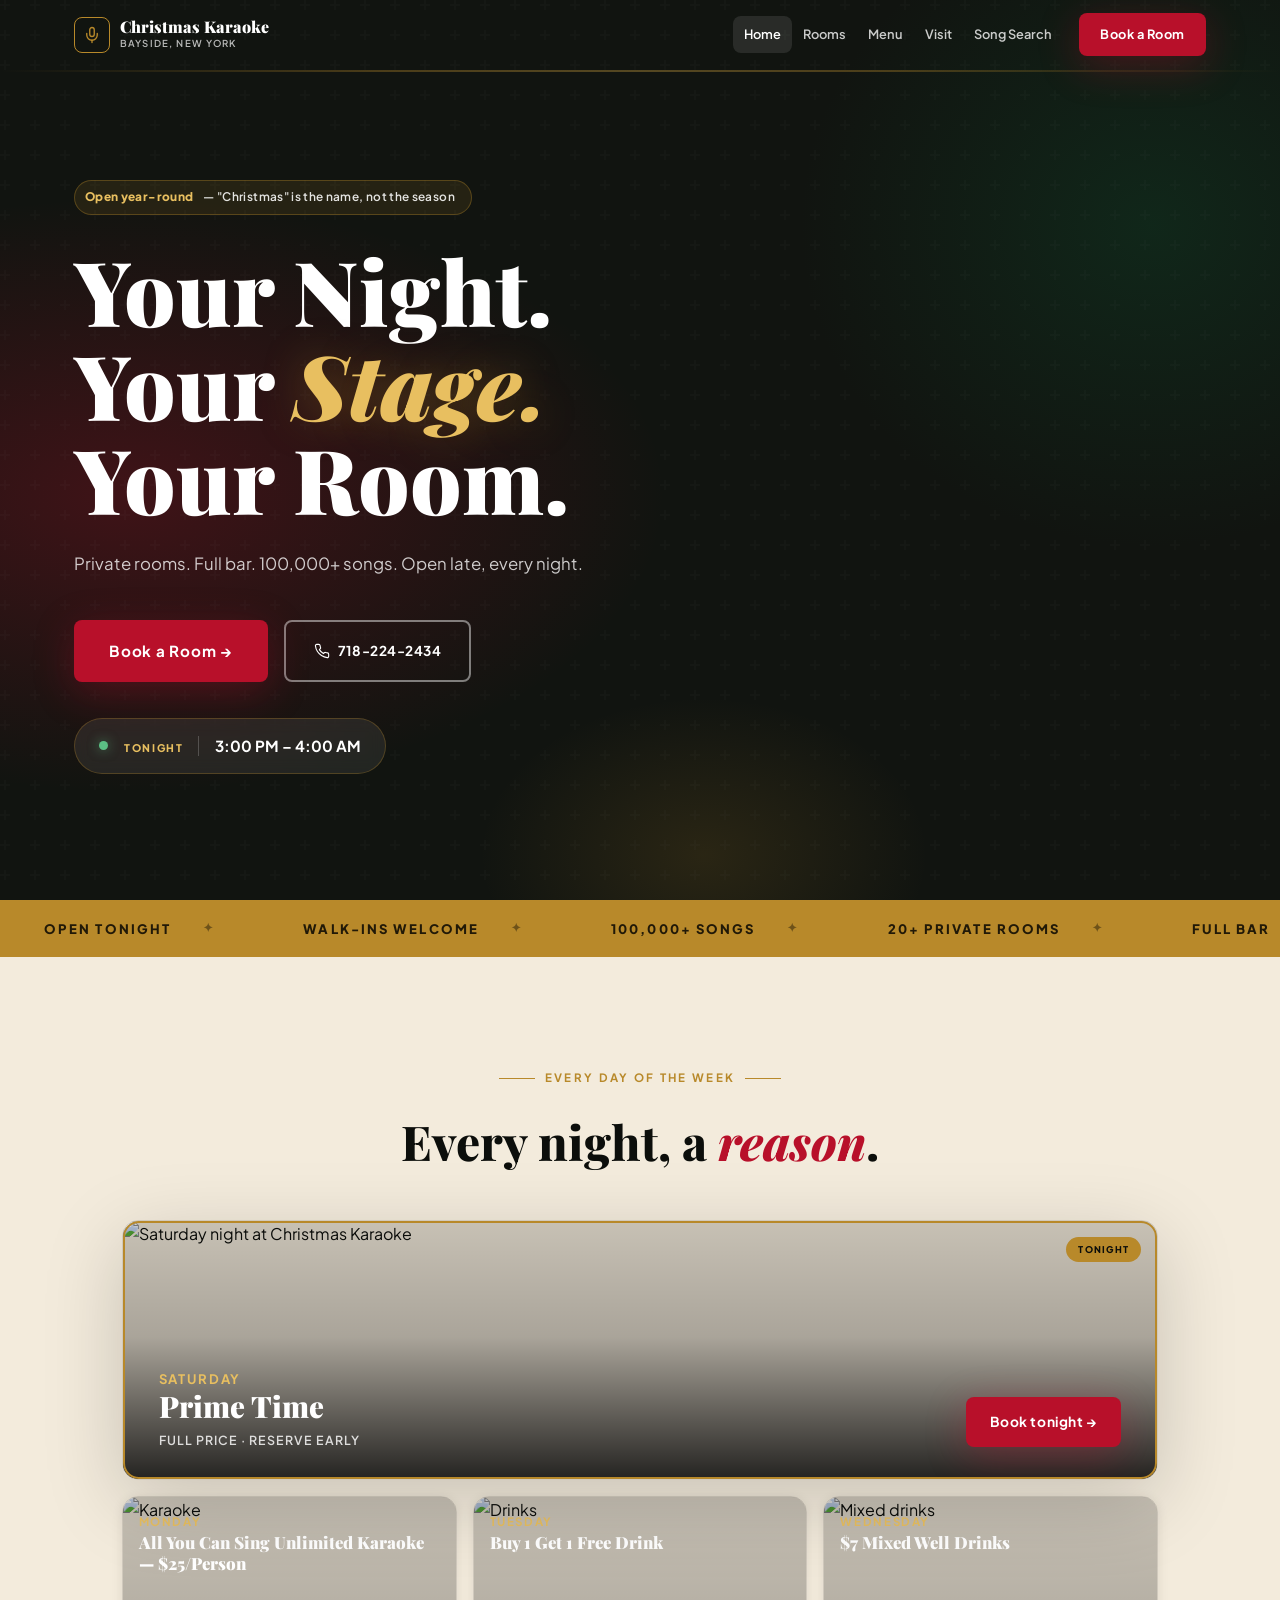
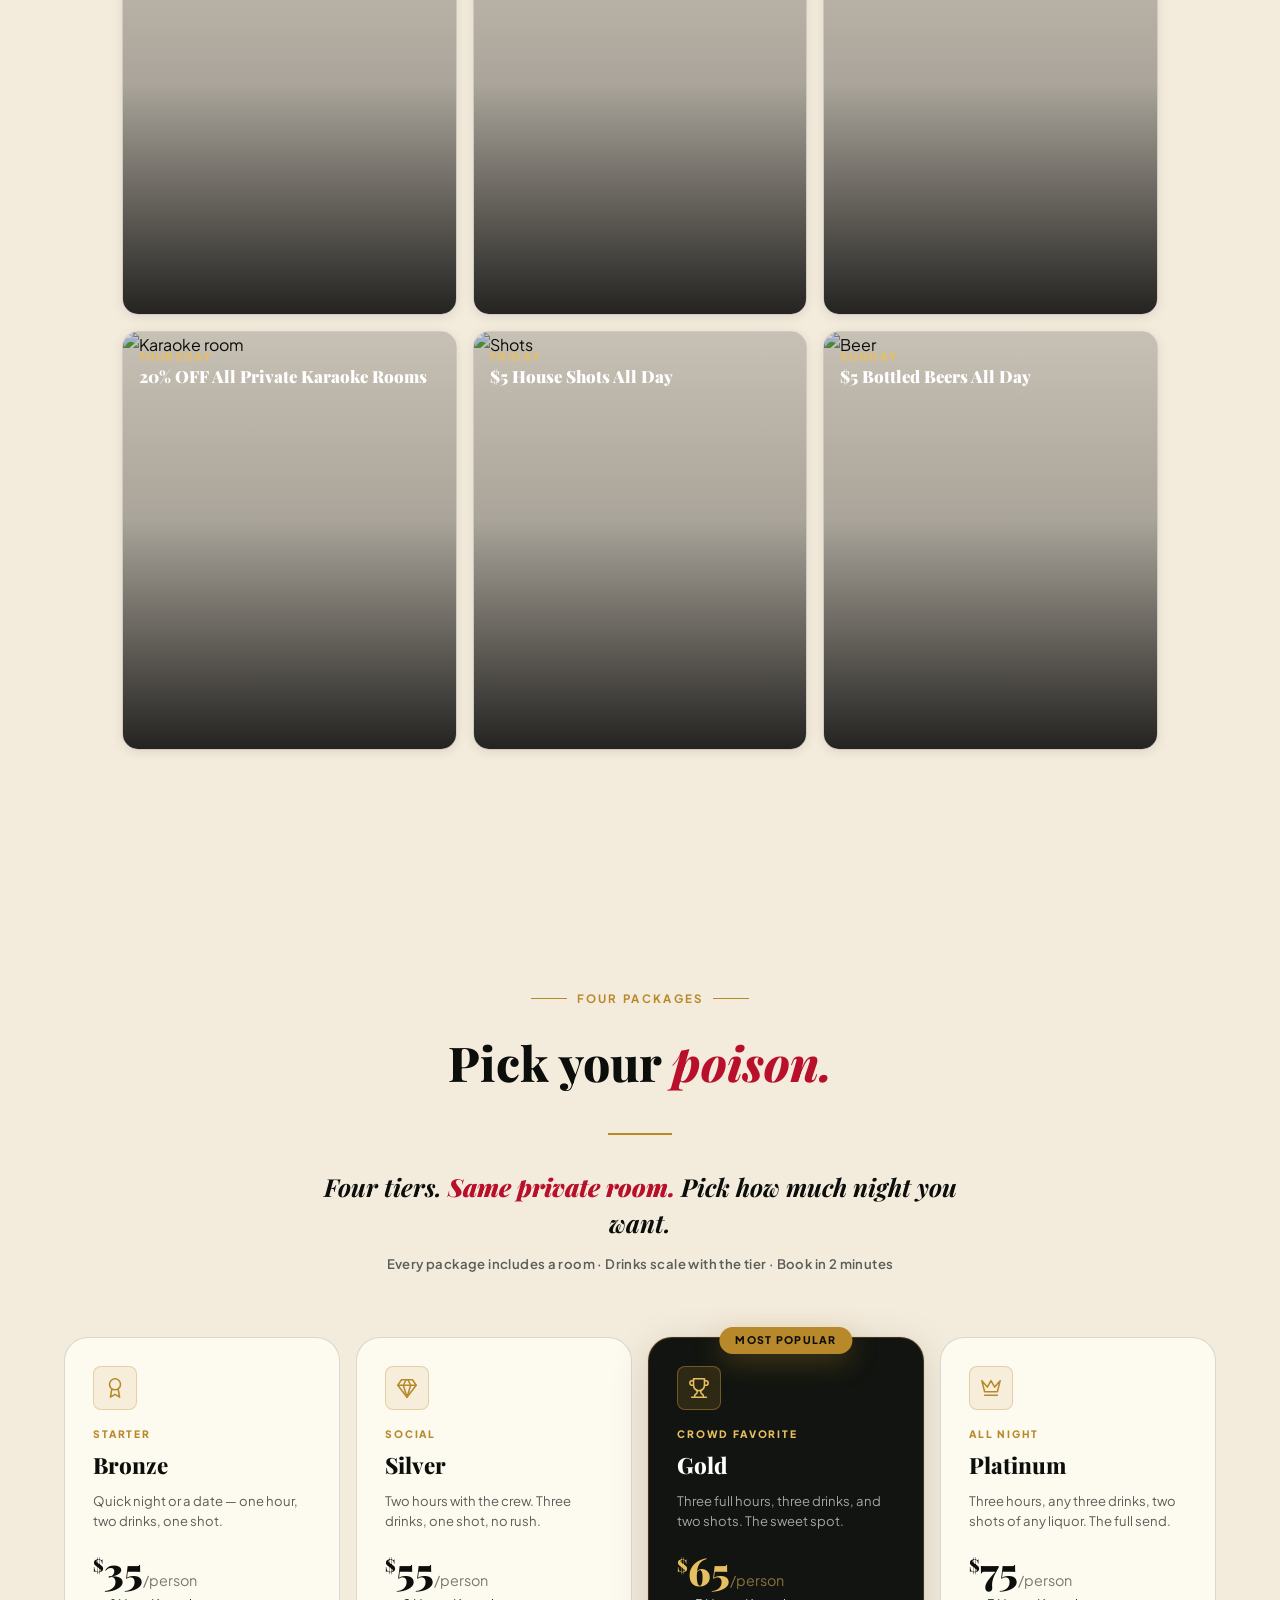
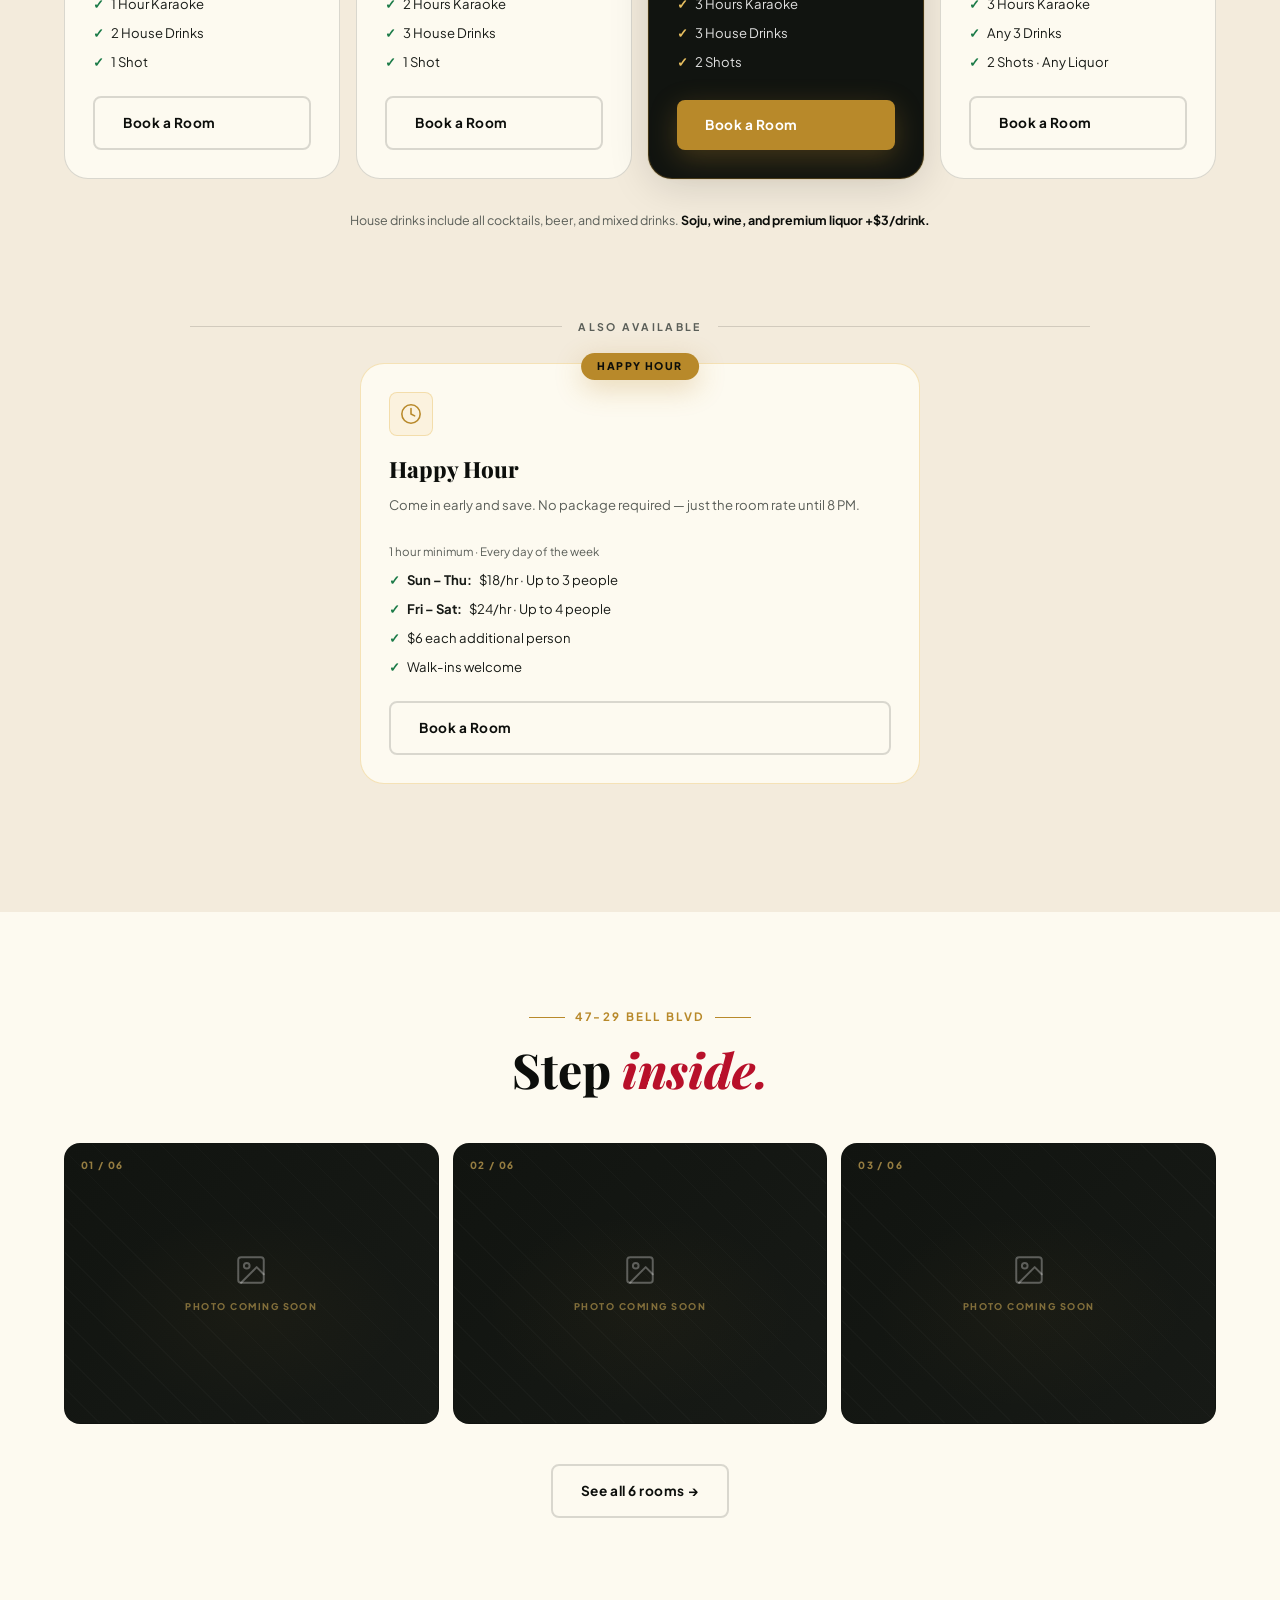
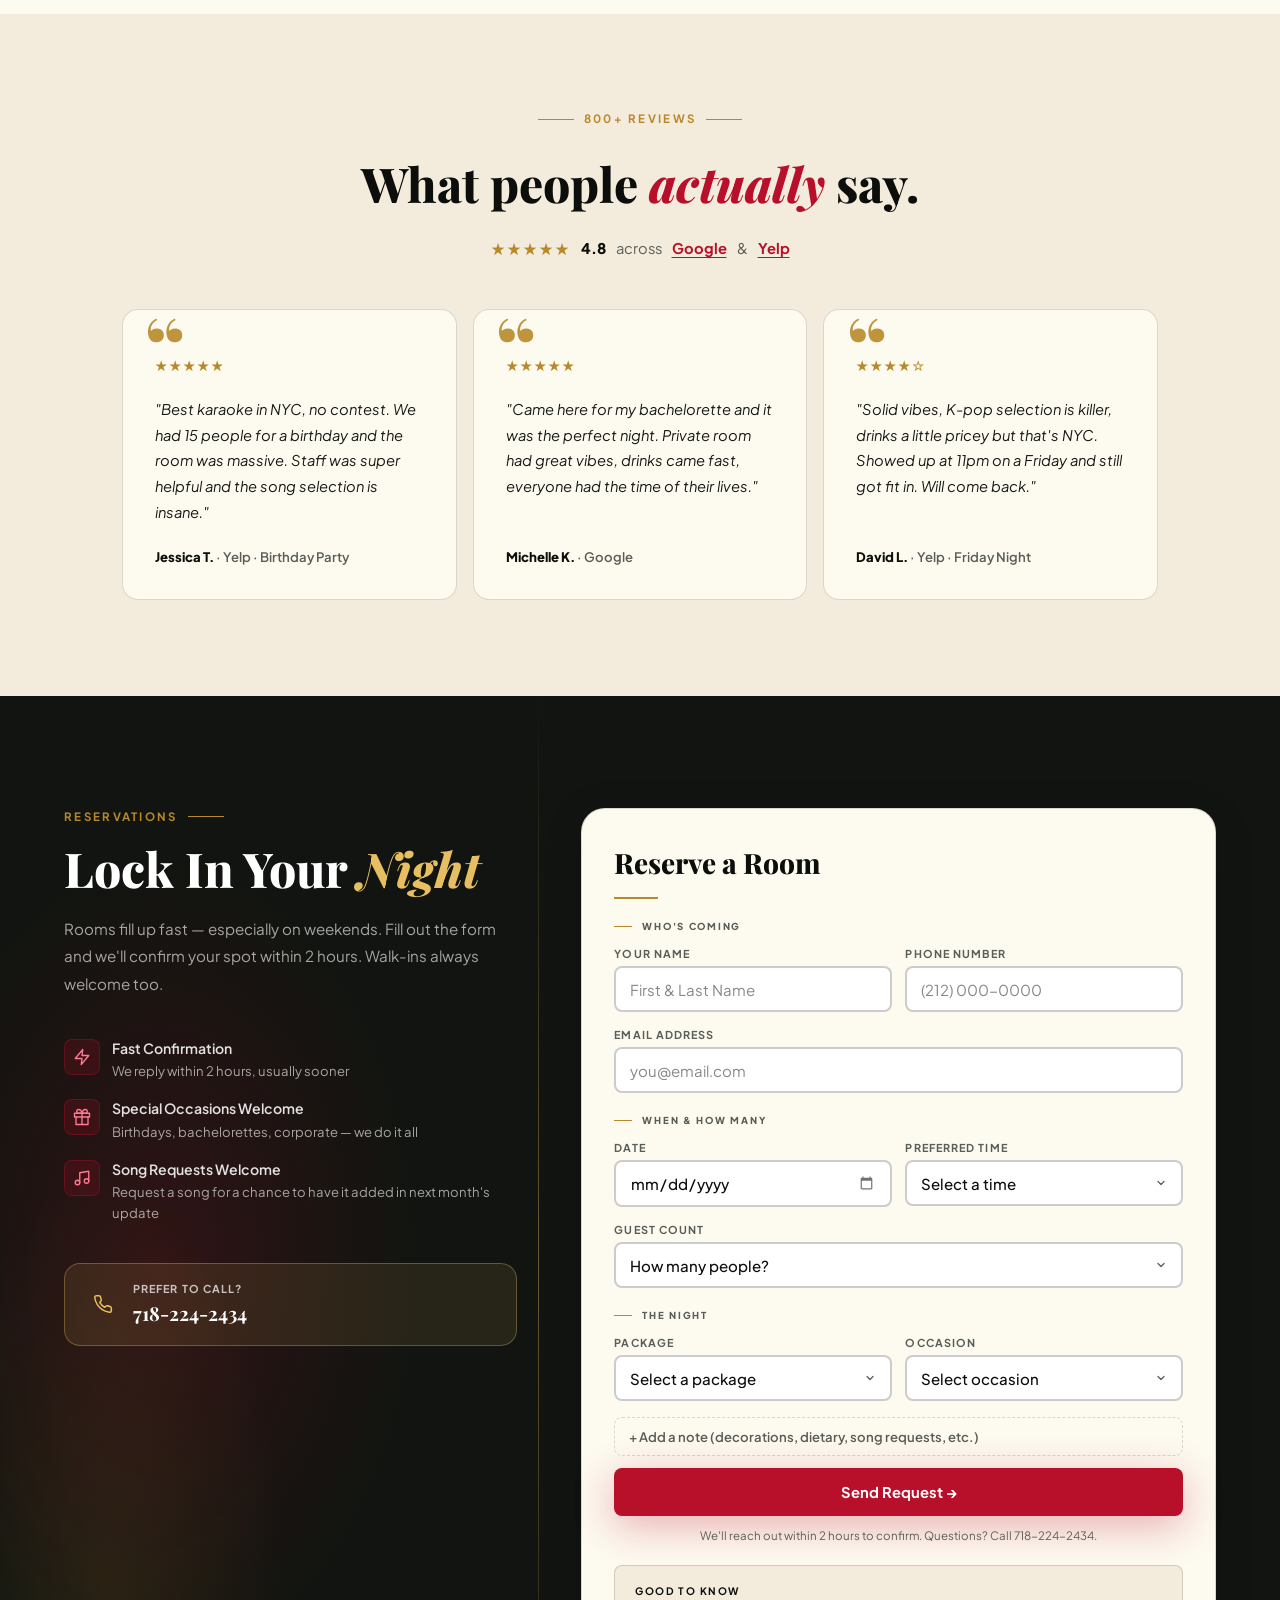
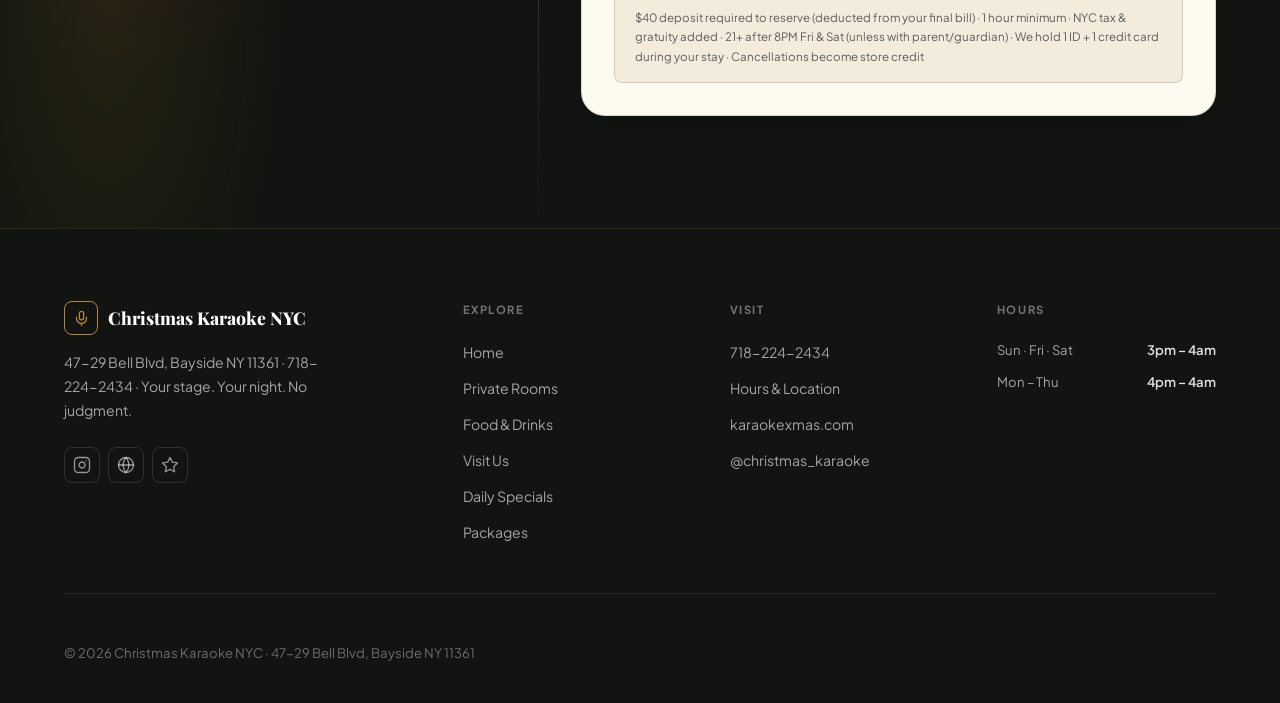
==== commit c547ea2d: "manager fixes" ====
--- a/index.html
+++ b/index.html
@@ -163,28 +163,20 @@
   </div>
   <p style="max-width:900px;margin:1.5rem auto 0;text-align:center;font-size:0.78rem;color:var(--mid-gray);line-height:1.6;">House drinks include all cocktails, beer, and mixed drinks. <strong style="color:var(--off-black);">Soju, wine, and premium liquor +$3/drink.</strong></p>
   <div class="special-offers-head reveal"><span>Also Available</span></div>
-  <div class="special-offers-grid">
-    <div class="pkg-card couples reveal">
-      <span class="pkg-icon"><svg viewBox="0 0 24 24" fill="none" stroke="currentColor" stroke-width="1.7" stroke-linecap="round" stroke-linejoin="round"><path d="M19 14c1.49-1.46 3-3.21 3-5.5A5.5 5.5 0 0 0 16.5 3c-1.76 0-3 .5-4.5 2-1.5-1.5-2.74-2-4.5-2A5.5 5.5 0 0 0 2 8.5c0 2.3 1.5 4.05 3 5.5l7 7Z"/></svg></span>
-      <div class="pkg-name">Couples</div>
-      <div class="pkg-desc">Two hours of karaoke, a bottle of wine, and a shot each. Date night sorted.</div>
-      <div class="pkg-price"><sup>$</sup>75<small>/couple</small></div>
-      <ul class="pkg-feat"><li>2 Hours Karaoke</li><li>1 Bottle of Wine</li><li>1 Any Shot Each</li></ul>
-      <a href="#booking" class="btn btn-outline" onclick="selectPackage('Couples – $75/couple', event)">Book a Room</a>
-    </div>
-    <div class="pkg-card happy-hour reveal d1">
-      <div class="pkg-hh-badge">SAVE 40%</div>
+  <div style="max-width:900px;margin:0 auto;">
+    <div class="pkg-card happy-hour reveal" style="max-width:560px;margin:0 auto;">
+      <div class="pkg-hh-badge">HAPPY HOUR</div>
       <span class="pkg-icon"><svg viewBox="0 0 24 24" fill="none" stroke="currentColor" stroke-width="1.7" stroke-linecap="round" stroke-linejoin="round"><circle cx="12" cy="12" r="10"/><polyline points="12 6 12 12 16 14"/></svg></span>
       <div class="pkg-name">Happy Hour</div>
-      <div class="pkg-desc">Come in early and save big. No package required — just the room rate.</div>
-      <div class="pkg-price"><sup>$</sup>6<small>/person/hr</small></div>
-      <div class="pkg-price-note">Until 8PM · Every day of the week</div>
+      <div class="pkg-desc">Come in early and save. No package required — just the room rate until 8 PM.</div>
+      <div class="pkg-price-note" style="margin-bottom:0.5rem;margin-top:0.5rem;">1 hour minimum · Every day of the week</div>
       <ul class="pkg-feat">
-        <li>$6/person/hr (reg. $10)</li>
+        <li><strong>Sun – Thu:</strong> $18/hr · Up to 3 people</li>
+        <li><strong>Fri – Sat:</strong> $24/hr · Up to 4 people</li>
+        <li>$6 each additional person</li>
         <li>Walk-ins welcome</li>
-        <li>1 hour minimum</li>
       </ul>
-      <a href="#booking" class="btn btn-outline" onclick="selectPackage('Happy Hour ($6/person/hr, until 8PM)', event)">Book a Room</a>
+      <a href="#booking" class="btn btn-outline" onclick="selectPackage('Happy Hour (until 8PM)', event)">Book a Room</a>
     </div>
   </div>
 </section>
@@ -227,7 +219,7 @@
       <div class="booking-perks reveal d3">
         <div class="perk-item"><div class="perk-icon"><svg viewBox="0 0 24 24" fill="none" stroke="currentColor" stroke-width="1.8" stroke-linecap="round" stroke-linejoin="round"><polygon points="13 2 3 14 12 14 11 22 21 10 12 10 13 2"/></svg></div><div><div class="perk-text">Fast Confirmation</div><span class="perk-sub">We reply within 2 hours, usually sooner</span></div></div>
         <div class="perk-item"><div class="perk-icon"><svg viewBox="0 0 24 24" fill="none" stroke="currentColor" stroke-width="1.8" stroke-linecap="round" stroke-linejoin="round"><polyline points="20 12 20 22 4 22 4 12"/><rect x="2" y="7" width="20" height="5"/><line x1="12" y1="22" x2="12" y2="7"/><path d="M12 7H7.5a2.5 2.5 0 0 1 0-5C11 2 12 7 12 7z"/><path d="M12 7h4.5a2.5 2.5 0 0 0 0-5C13 2 12 7 12 7z"/></svg></div><div><div class="perk-text">Special Occasions Welcome</div><span class="perk-sub">Birthdays, bachelorettes, corporate — we do it all</span></div></div>
-        <div class="perk-item"><div class="perk-icon"><svg viewBox="0 0 24 24" fill="none" stroke="currentColor" stroke-width="1.8" stroke-linecap="round" stroke-linejoin="round"><path d="M9 18V5l12-2v13"/><circle cx="6" cy="18" r="3"/><circle cx="18" cy="16" r="3"/></svg></div><div><div class="perk-text">Song Requests Welcome</div><span class="perk-sub">Send us your playlist — we'll queue it up</span></div></div>
+        <div class="perk-item"><div class="perk-icon"><svg viewBox="0 0 24 24" fill="none" stroke="currentColor" stroke-width="1.8" stroke-linecap="round" stroke-linejoin="round"><path d="M9 18V5l12-2v13"/><circle cx="6" cy="18" r="3"/><circle cx="18" cy="16" r="3"/></svg></div><div><div class="perk-text">Song Requests Welcome</div><span class="perk-sub">Request a song for a chance to have it added in next month's update</span></div></div>
       </div>
       <a href="tel:+17182242434" class="phone-cta reveal d4"><span class="pc-icon"><svg viewBox="0 0 24 24" fill="none" stroke="currentColor" stroke-width="1.8" stroke-linecap="round" stroke-linejoin="round"><path d="M22 16.92v3a2 2 0 0 1-2.18 2 19.79 19.79 0 0 1-8.63-3.07 19.5 19.5 0 0 1-6-6 19.79 19.79 0 0 1-3.07-8.67A2 2 0 0 1 4.11 2h3a2 2 0 0 1 2 1.72 12.84 12.84 0 0 0 .7 2.81 2 2 0 0 1-.45 2.11L8.09 9.91a16 16 0 0 0 6 6l1.27-1.27a2 2 0 0 1 2.11-.45 12.84 12.84 0 0 0 2.81.7A2 2 0 0 1 22 16.92z"/></svg></span><div><div class="pc-label">Prefer to call?</div><div class="pc-num">718-224-2434</div></div></a>
     </div>
@@ -255,8 +247,7 @@
             <option value="Silver – $55/person">Silver – $55/person</option>
             <option value="Gold – $65/person">Gold – $65/person (Most Popular)</option>
             <option value="Platinum – $75/person">Platinum – $75/person</option>
-            <option value="Couples – $75/couple">Couples – $75/couple</option>
-            <option value="Happy Hour ($6/person/hr, until 8PM)">Happy Hour – $6/person/hr</option>
+            <option value="Happy Hour (until 8PM)">Happy Hour (until 8PM)</option>
           </select>
         </div>
         <div class="form-group"><label class="form-label" for="f-occasion">Occasion</label><select class="form-control" id="f-occasion"><option value="">Select occasion</option><option>Birthday Party</option><option>Date Night</option><option>Friend Hangout</option><option>Bachelorette / Bachelor</option><option>Corporate Event</option><option>Anniversary</option><option>No occasion, just vibes</option><option>Other</option></select></div>
@@ -274,7 +265,7 @@
       <p class="form-note">We'll reach out within 2 hours to confirm. Questions? Call 718-224-2434.</p>
       <div style="margin-top:1.25rem;padding:1rem 1.25rem;background:var(--cream);border:1px solid var(--border-dark);border-radius:var(--radius);font-size:0.72rem;color:var(--mid-gray);line-height:1.7;">
         <strong style="color:var(--off-black);font-size:0.64rem;letter-spacing:0.14em;text-transform:uppercase;display:block;margin-bottom:0.5rem;">Good to know</strong>
-        $40 deposit required to reserve (deducted from your final bill) · 1 hour minimum · NYC tax & gratuity added · 21+ after 8PM on Fri & Sat · We hold 1 ID + 1 credit card during your stay · Cancellations become store credit
+        $40 deposit required to reserve (deducted from your final bill) · 1 hour minimum · NYC tax & gratuity added · 21+ after 8PM Fri & Sat (unless with parent/guardian) · We hold 1 ID + 1 credit card during your stay · Cancellations become store credit
       </div>
     </div>
   </div>
--- a/styles.css
+++ b/styles.css
@@ -18,8 +18,8 @@
   /* MUTED ON DARK — WCAG-safe */
   --on-dark-strong:rgba(255,255,255,0.88);
   --on-dark-muted:rgba(255,255,255,0.62);
-  --on-dark-faint:rgba(255,255,255,0.45);
-  --on-dark-label:rgba(255,255,255,0.55);
+  --on-dark-faint:rgba(255,255,255,0.58);
+  --on-dark-label:rgba(255,255,255,0.62);
 }
 *,*::before,*::after{margin:0;padding:0;box-sizing:border-box;}
 html{scroll-behavior:smooth;}
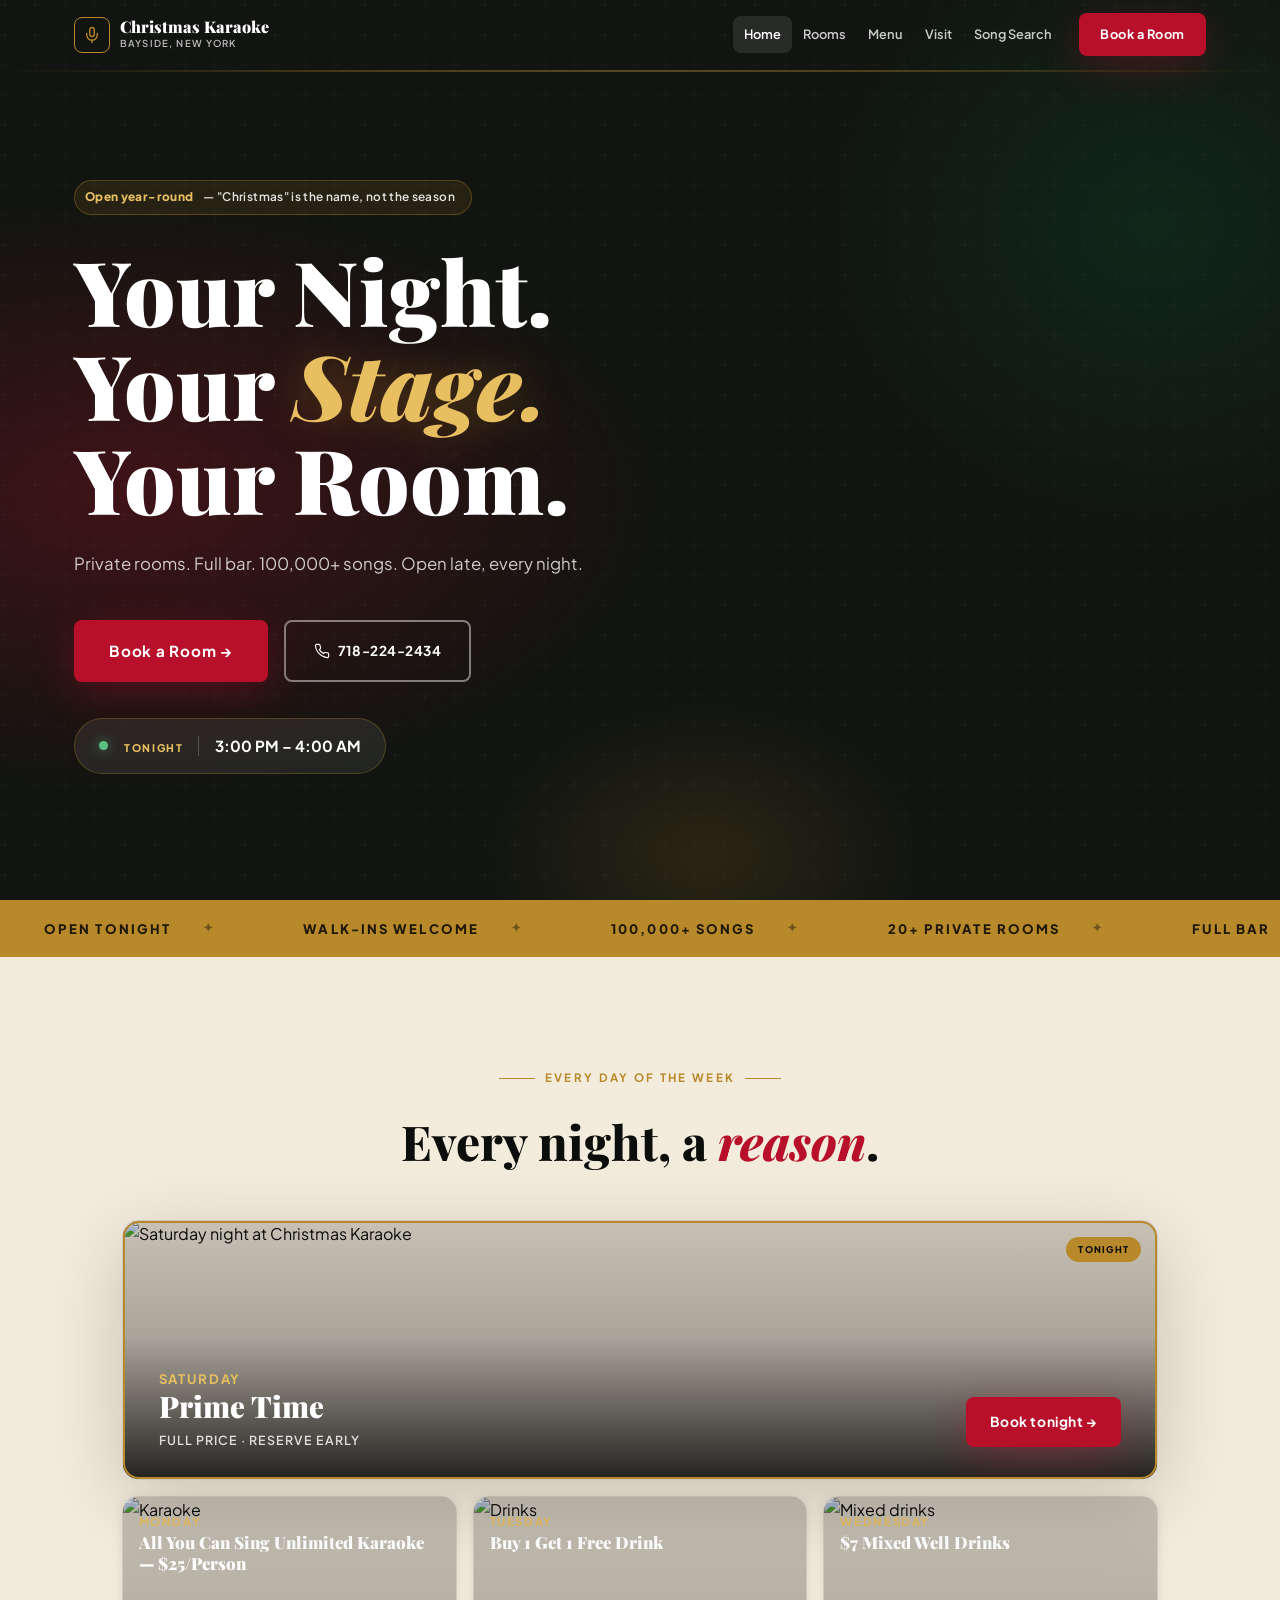
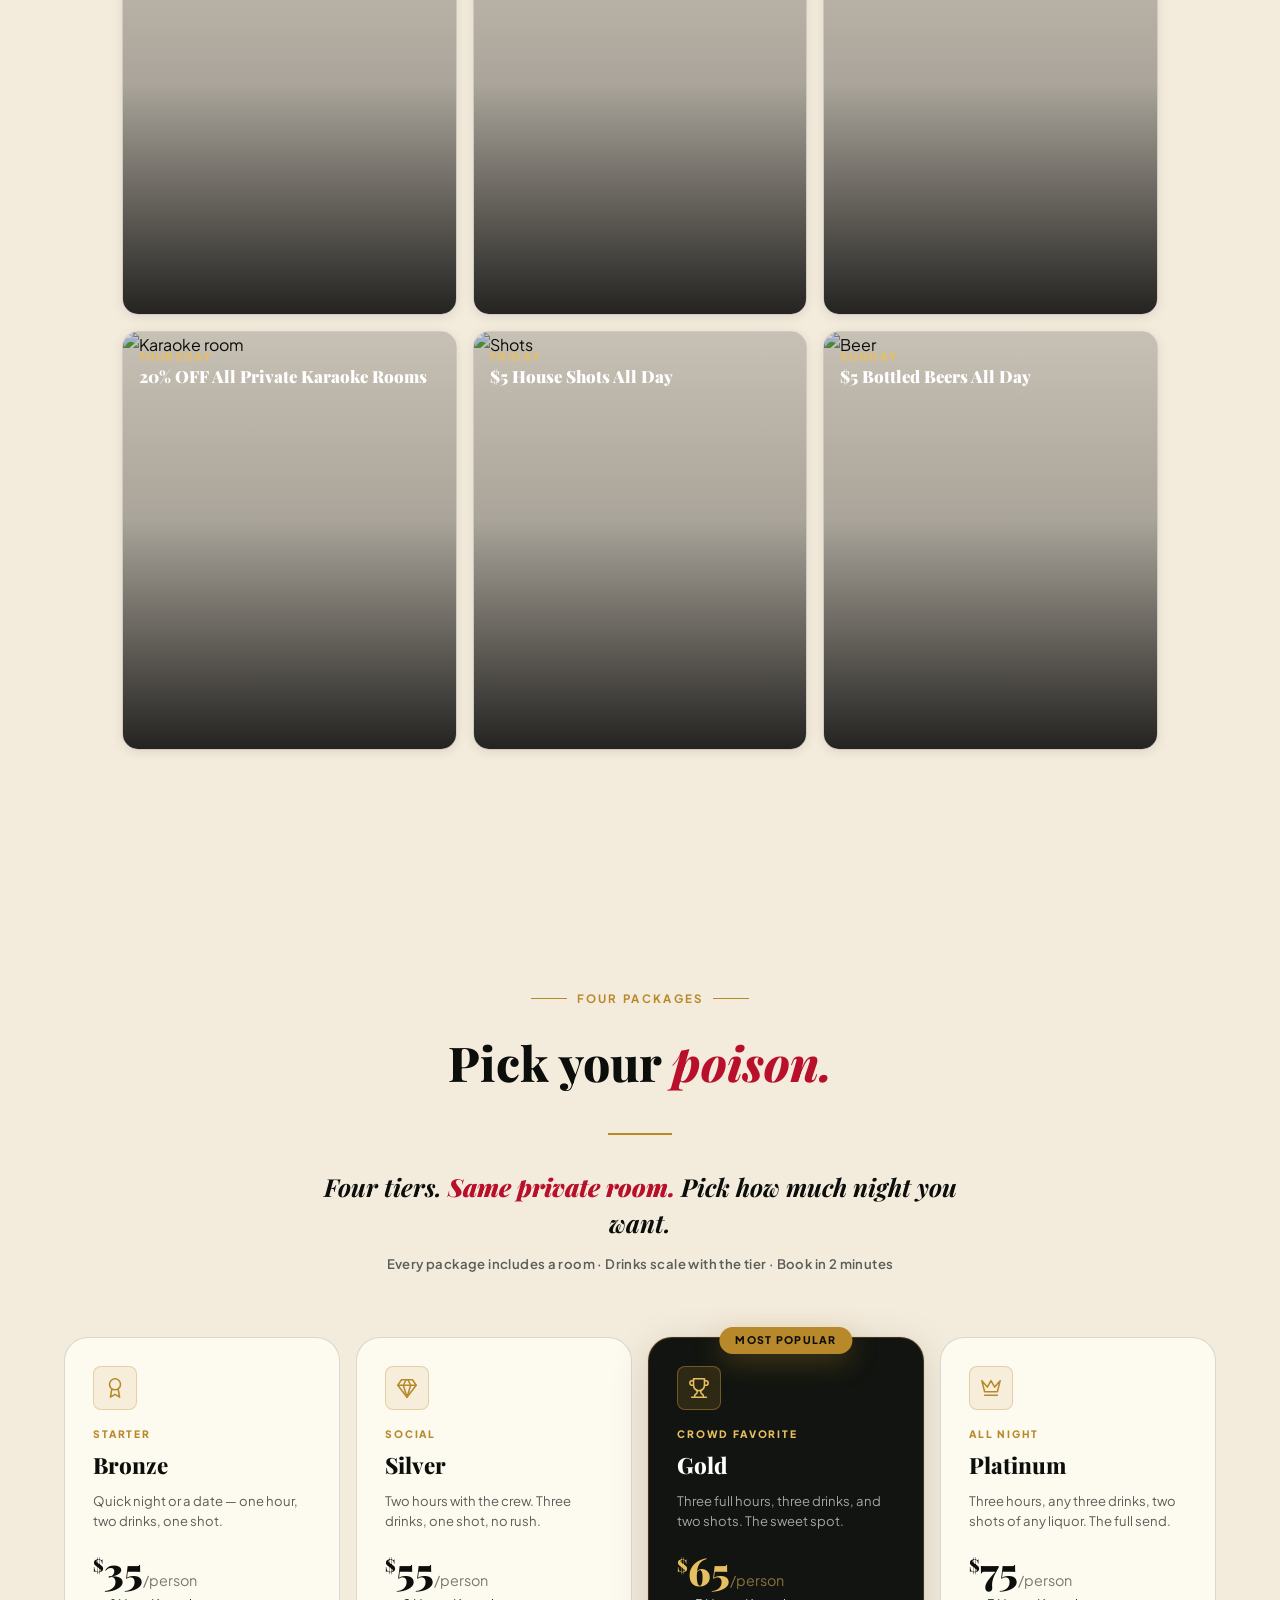
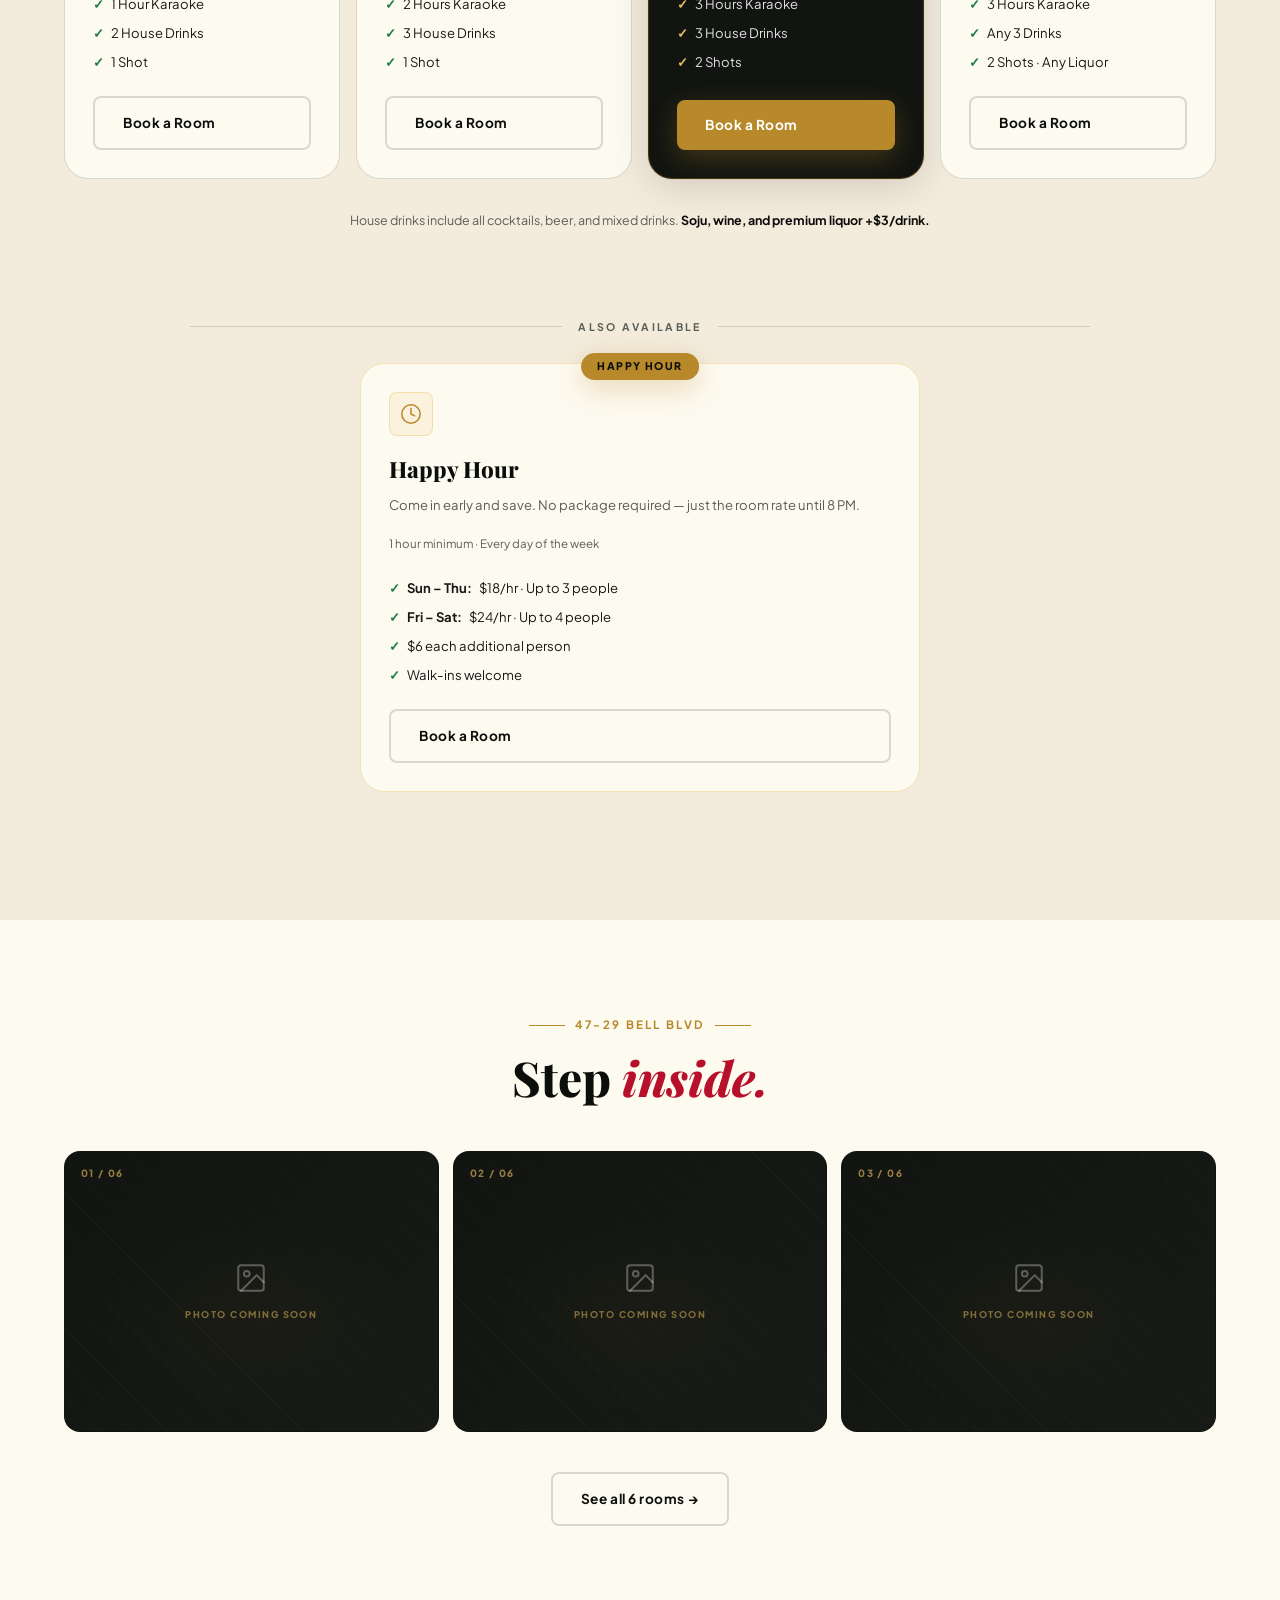
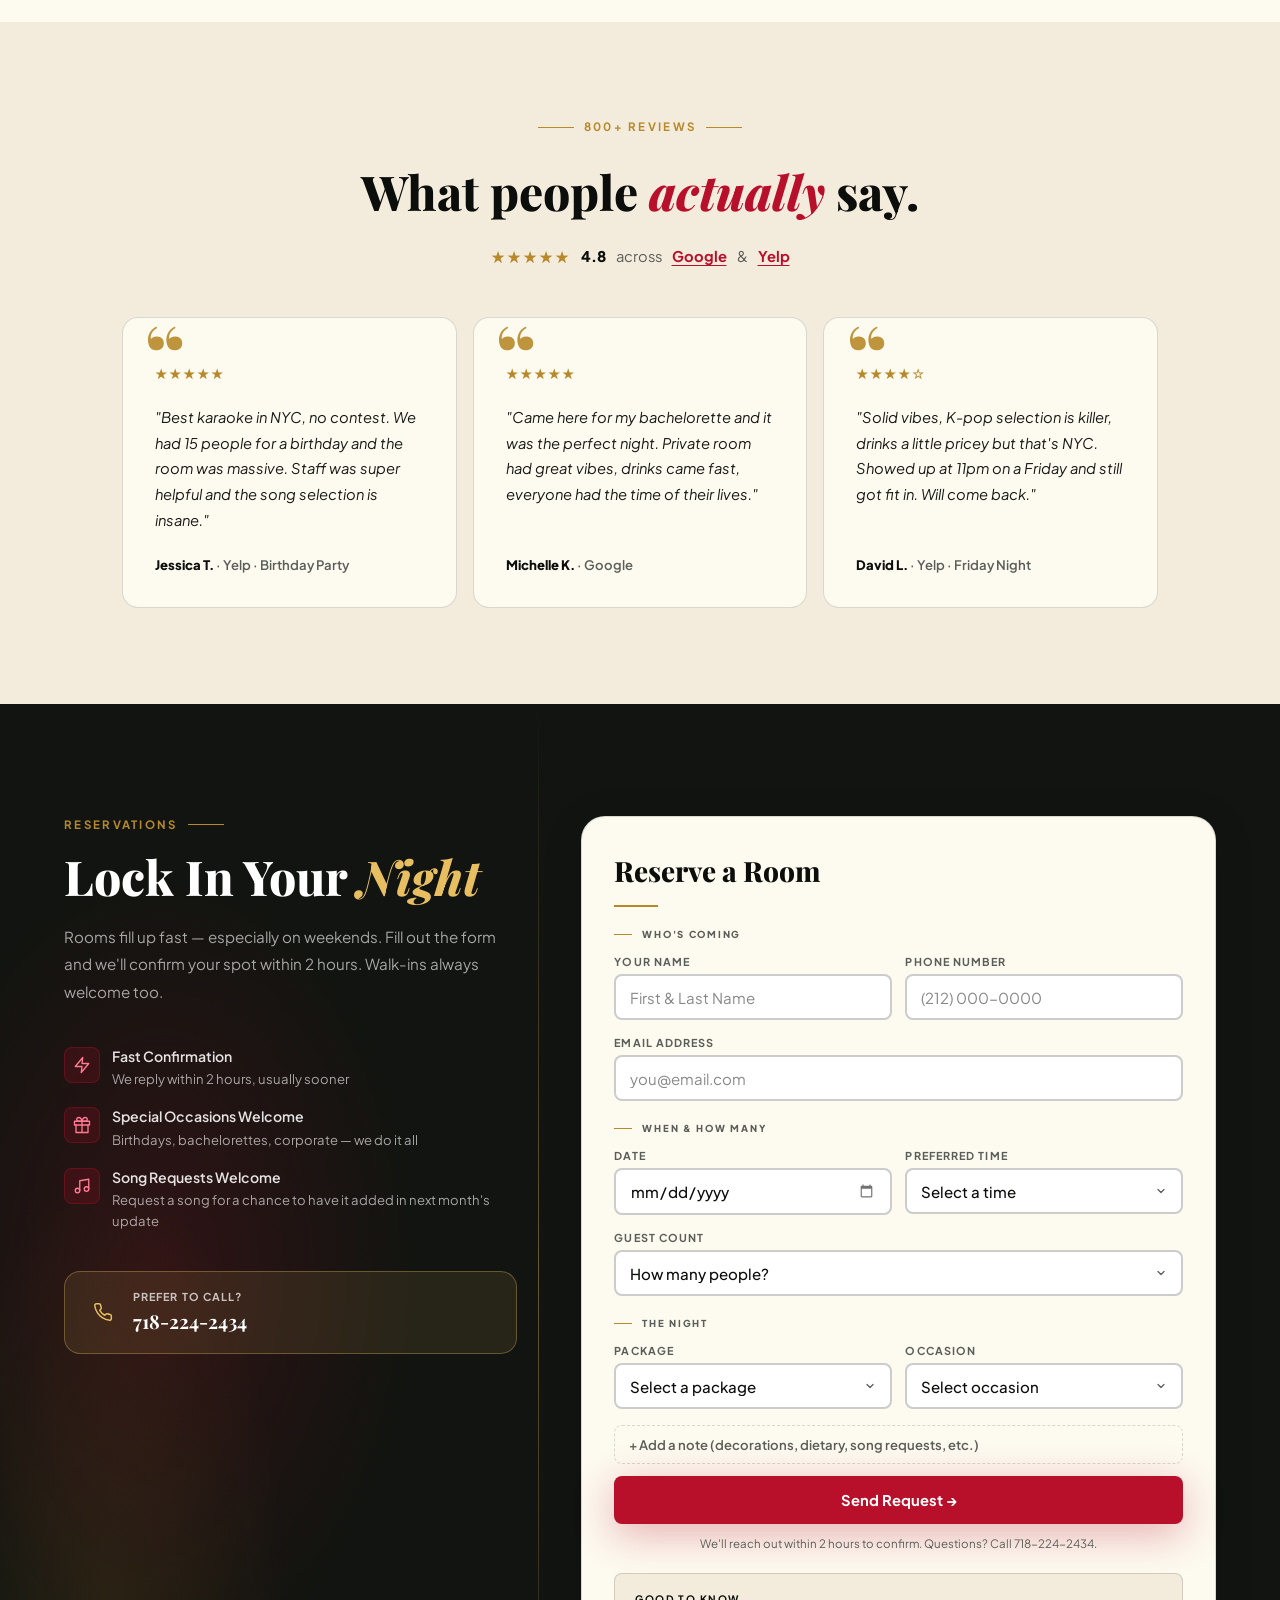
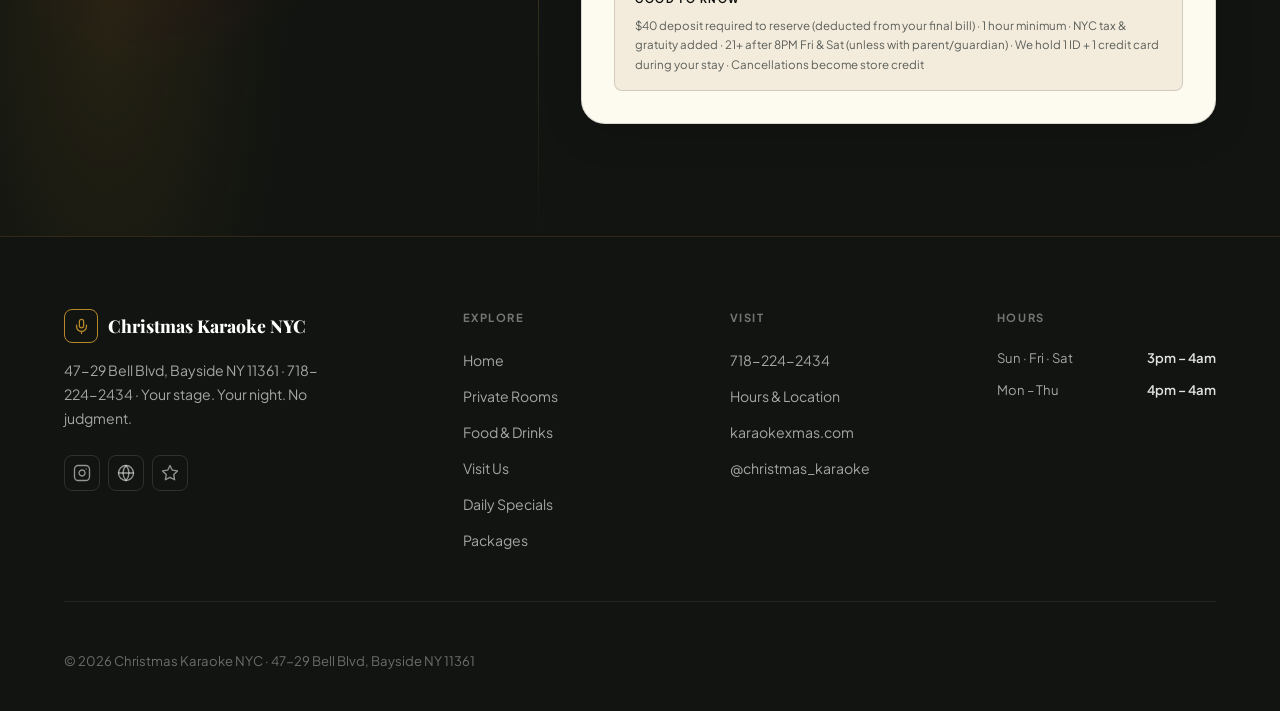
==== commit d2427b31: "css cleanup" ====
--- a/index.html
+++ b/index.html
@@ -163,13 +163,13 @@
   </div>
   <p style="max-width:900px;margin:1.5rem auto 0;text-align:center;font-size:0.78rem;color:var(--mid-gray);line-height:1.6;">House drinks include all cocktails, beer, and mixed drinks. <strong style="color:var(--off-black);">Soju, wine, and premium liquor +$3/drink.</strong></p>
   <div class="special-offers-head reveal"><span>Also Available</span></div>
-  <div style="max-width:900px;margin:0 auto;">
-    <div class="pkg-card happy-hour reveal" style="max-width:560px;margin:0 auto;">
+  <div class="special-offers-single">
+    <div class="pkg-card happy-hour reveal">
       <div class="pkg-hh-badge">HAPPY HOUR</div>
       <span class="pkg-icon"><svg viewBox="0 0 24 24" fill="none" stroke="currentColor" stroke-width="1.7" stroke-linecap="round" stroke-linejoin="round"><circle cx="12" cy="12" r="10"/><polyline points="12 6 12 12 16 14"/></svg></span>
       <div class="pkg-name">Happy Hour</div>
       <div class="pkg-desc">Come in early and save. No package required — just the room rate until 8 PM.</div>
-      <div class="pkg-price-note" style="margin-bottom:0.5rem;margin-top:0.5rem;">1 hour minimum · Every day of the week</div>
+      <div class="pkg-price-note">1 hour minimum · Every day of the week</div>
       <ul class="pkg-feat">
         <li><strong>Sun – Thu:</strong> $18/hr · Up to 3 people</li>
         <li><strong>Fri – Sat:</strong> $24/hr · Up to 4 people</li>
--- a/styles.css
+++ b/styles.css
@@ -256,6 +256,35 @@
 .room-photo-num{position:absolute;top:14px;left:16px;font-size:0.62rem;font-weight:800;letter-spacing:0.14em;text-transform:uppercase;color:rgba(232,191,96,0.62);z-index:2;font-family:var(--font-body);}
 .rooms-footer{max-width:1260px;margin:2.5rem auto 0;text-align:center;}
 
+/* ROOM RATES */
+#room-rates{padding:6rem 5%;background:var(--cream);border-top:1px solid var(--border-dark);}
+.rates-inner{max-width:900px;margin:0 auto;}
+.rates-header{text-align:center;margin-bottom:3rem;}
+.rates-header .section-eyebrow{justify-content:center;}
+.rates-header .section-eyebrow::before{content:'';flex:1;max-width:36px;height:1px;background:var(--gold);}
+.rates-h2{font-family:var(--font-display);font-size:clamp(1.8rem,3.5vw,2.6rem);font-weight:800;color:var(--off-black);margin-top:0.5rem;}
+.rates-h2 em{font-style:italic;color:var(--red);}
+.rates-grid{display:grid;grid-template-columns:1fr 1fr;gap:16px;}
+.rates-grid-spaced{margin-bottom:2rem;}
+.rate-card{padding:2rem;background:var(--warm-white);border:1px solid var(--border-dark);border-radius:var(--radius-xl);text-align:center;}
+.rate-card-dark{padding:1.5rem 1.75rem;background:var(--dark-panel);border:1px solid rgba(232,191,96,0.3);border-radius:var(--radius-xl);color:#fff;}
+.rate-label{font-size:0.64rem;font-weight:800;letter-spacing:0.18em;text-transform:uppercase;color:var(--gold);margin-bottom:0.75rem;}
+.rate-card-dark .rate-label{color:var(--gold-bright);margin-bottom:0.6rem;}
+.rate-price{font-family:var(--font-display);font-size:2.8rem;font-weight:900;color:var(--off-black);line-height:1;margin-bottom:0.25rem;}
+.rate-price sup{font-size:1rem;vertical-align:super;}
+.rate-price small{font-size:0.85rem;font-weight:400;opacity:0.55;}
+.rate-card-dark .rate-price{font-size:2.2rem;color:var(--gold-bright);}
+.rate-card-dark .rate-price sup{font-size:0.9rem;}
+.rate-card-dark .rate-price small{color:var(--on-dark-label);}
+.rate-detail{font-size:var(--text-sm);color:var(--mid-gray);line-height:1.6;margin-top:0.75rem;}
+.rate-card-dark .rate-detail{color:var(--on-dark-muted);margin-top:0.5rem;}
+.rates-note{text-align:center;font-size:0.75rem;color:var(--mid-gray);margin-top:1.5rem;line-height:1.6;}
+.rates-note a{color:var(--red);font-weight:700;}
+@media(max-width:768px){.rates-grid{grid-template-columns:1fr;}}
+
+/* HAPPY HOUR CENTERED CARD */
+.special-offers-single{max-width:560px;margin:0 auto;}
+
 /* ROOM FEATURES (what every room includes) */
 #room-features{padding:6rem 5%;background:var(--cream);border-top:1px solid var(--border-dark);}
 .room-features-header{max-width:1260px;margin:0 auto 2.5rem;text-align:center;}
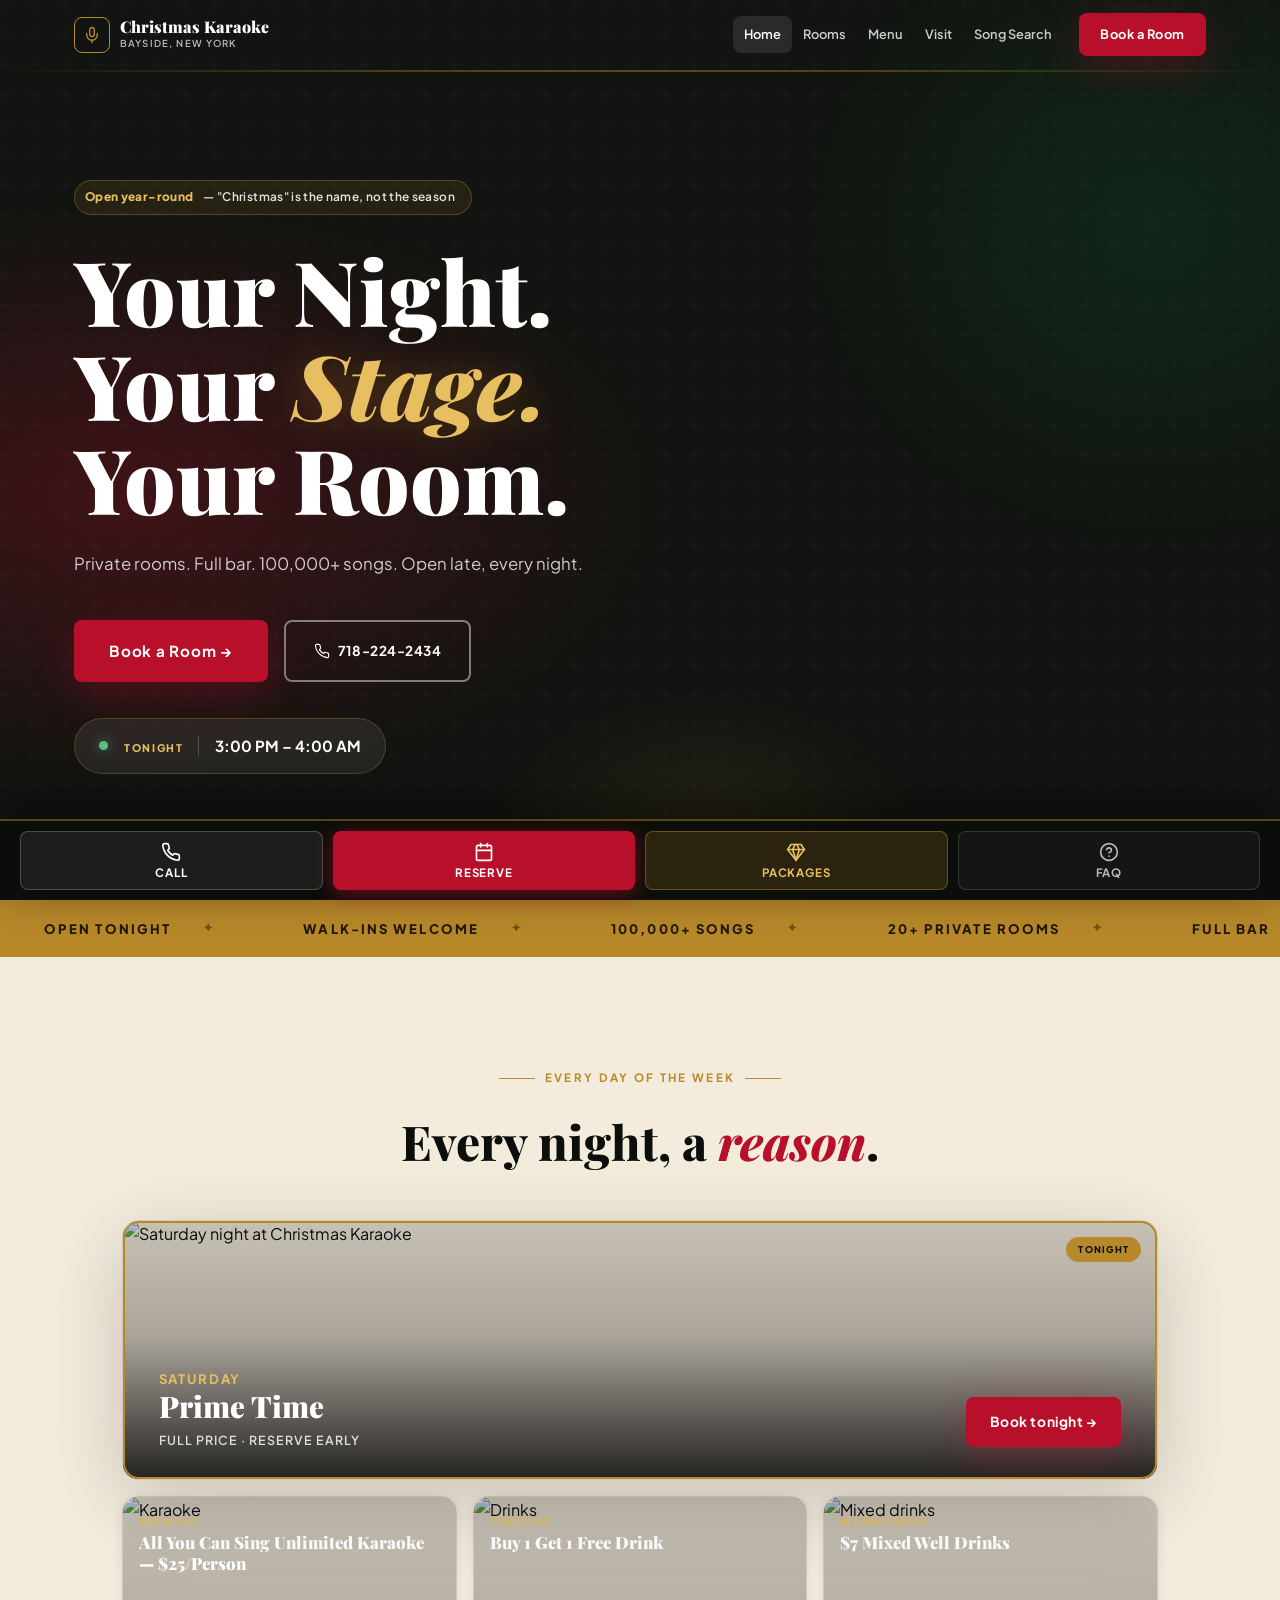
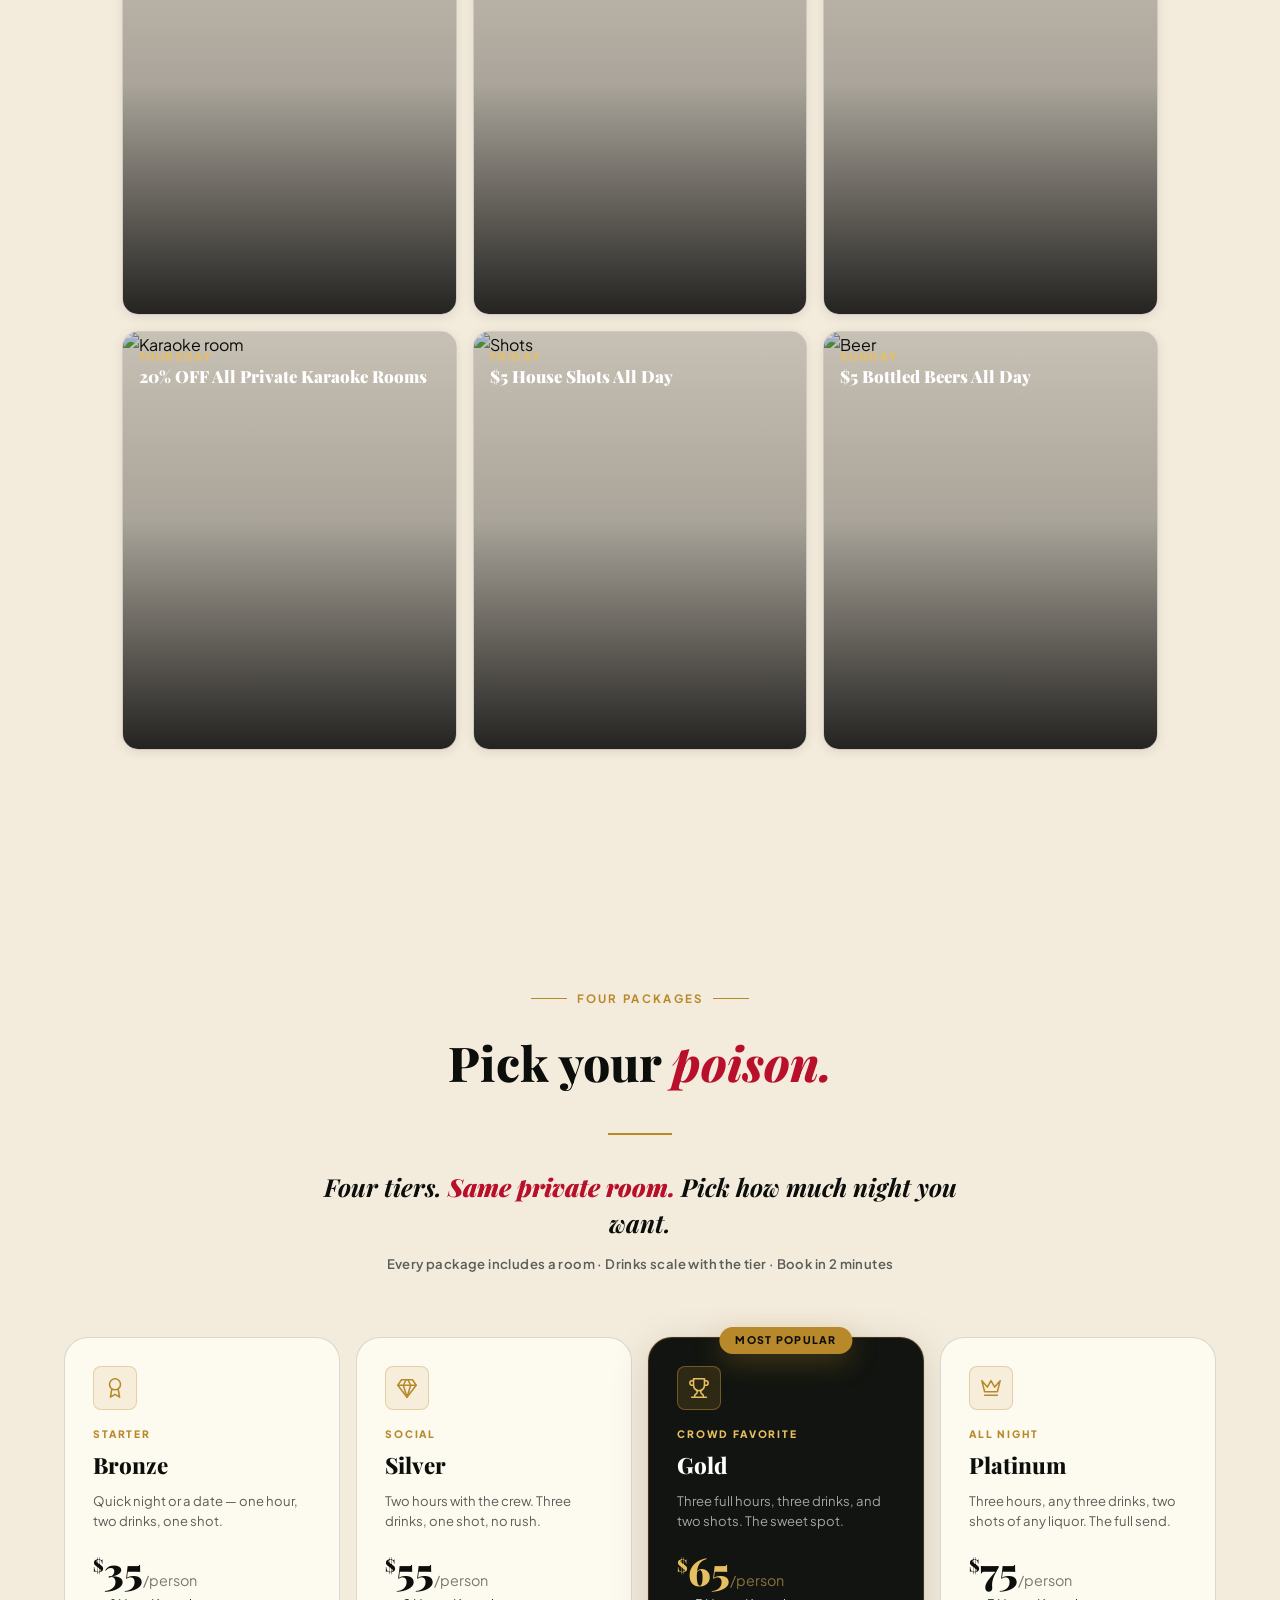
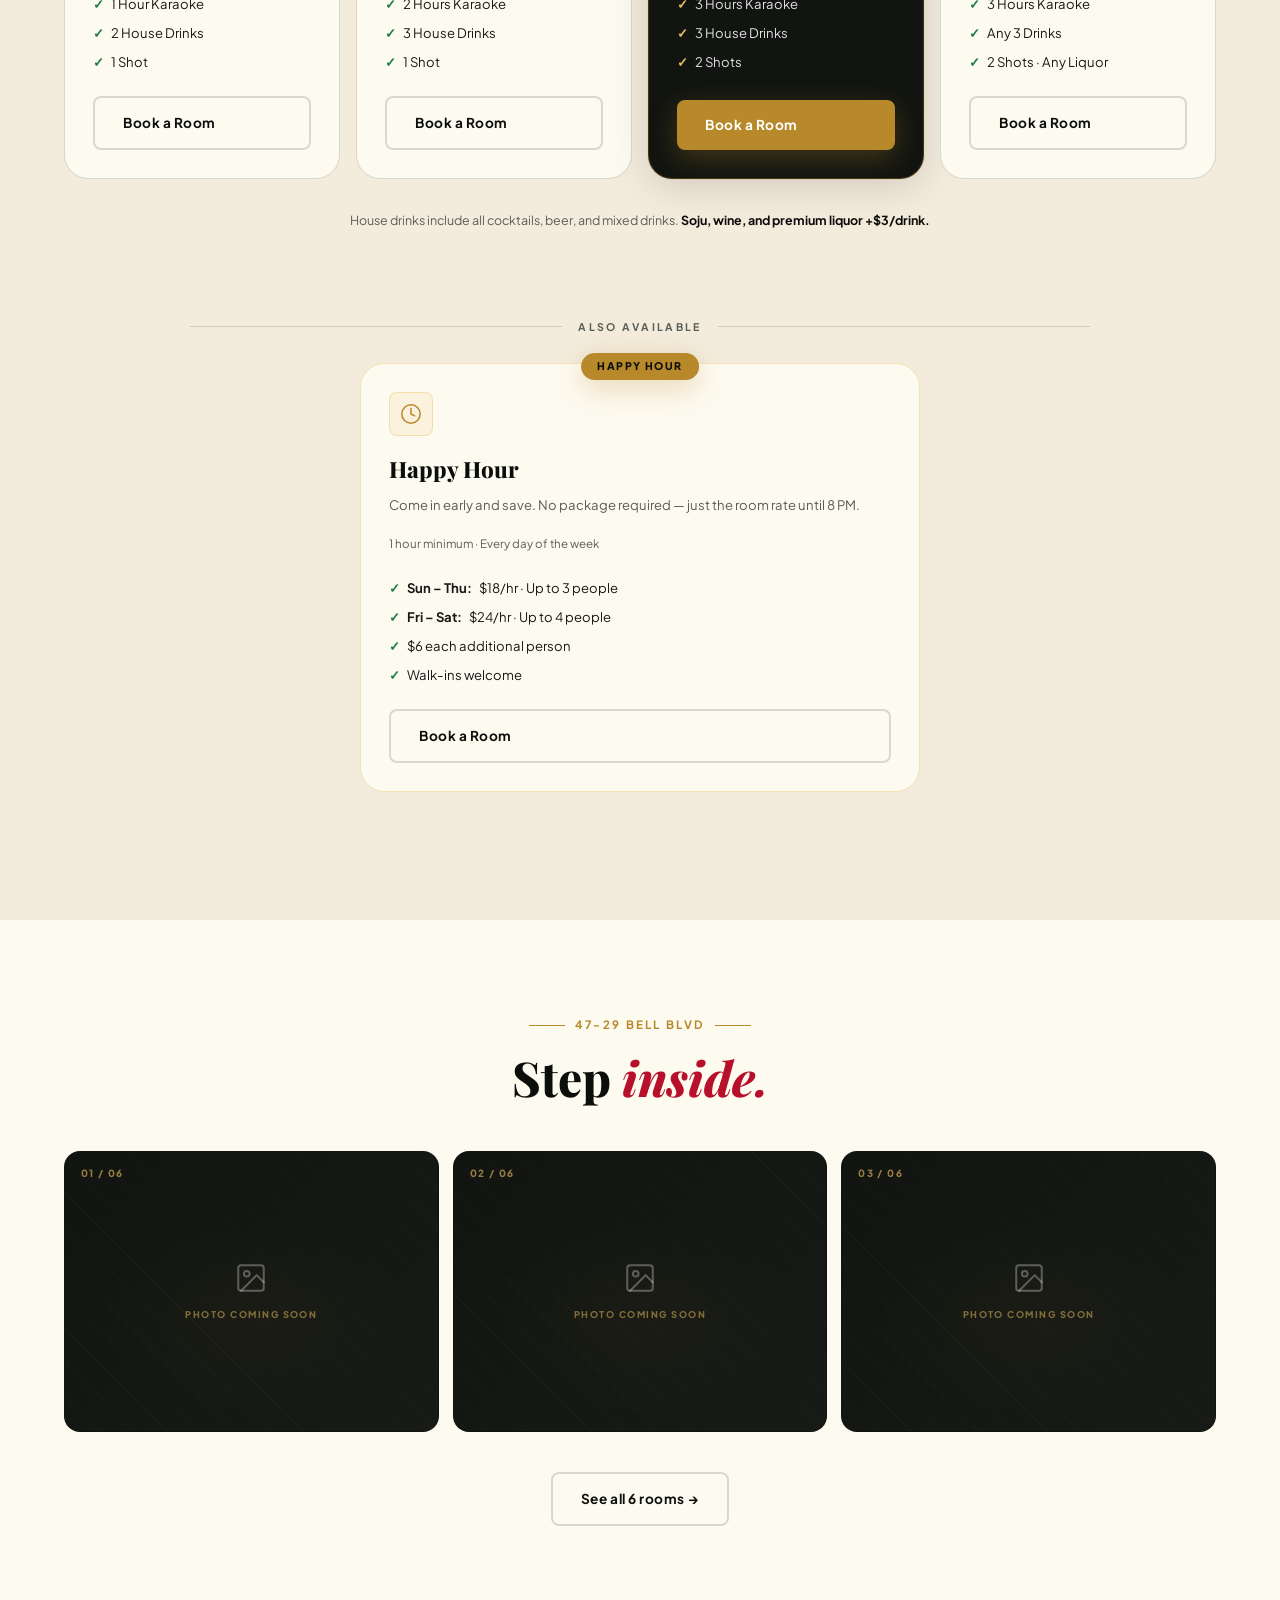
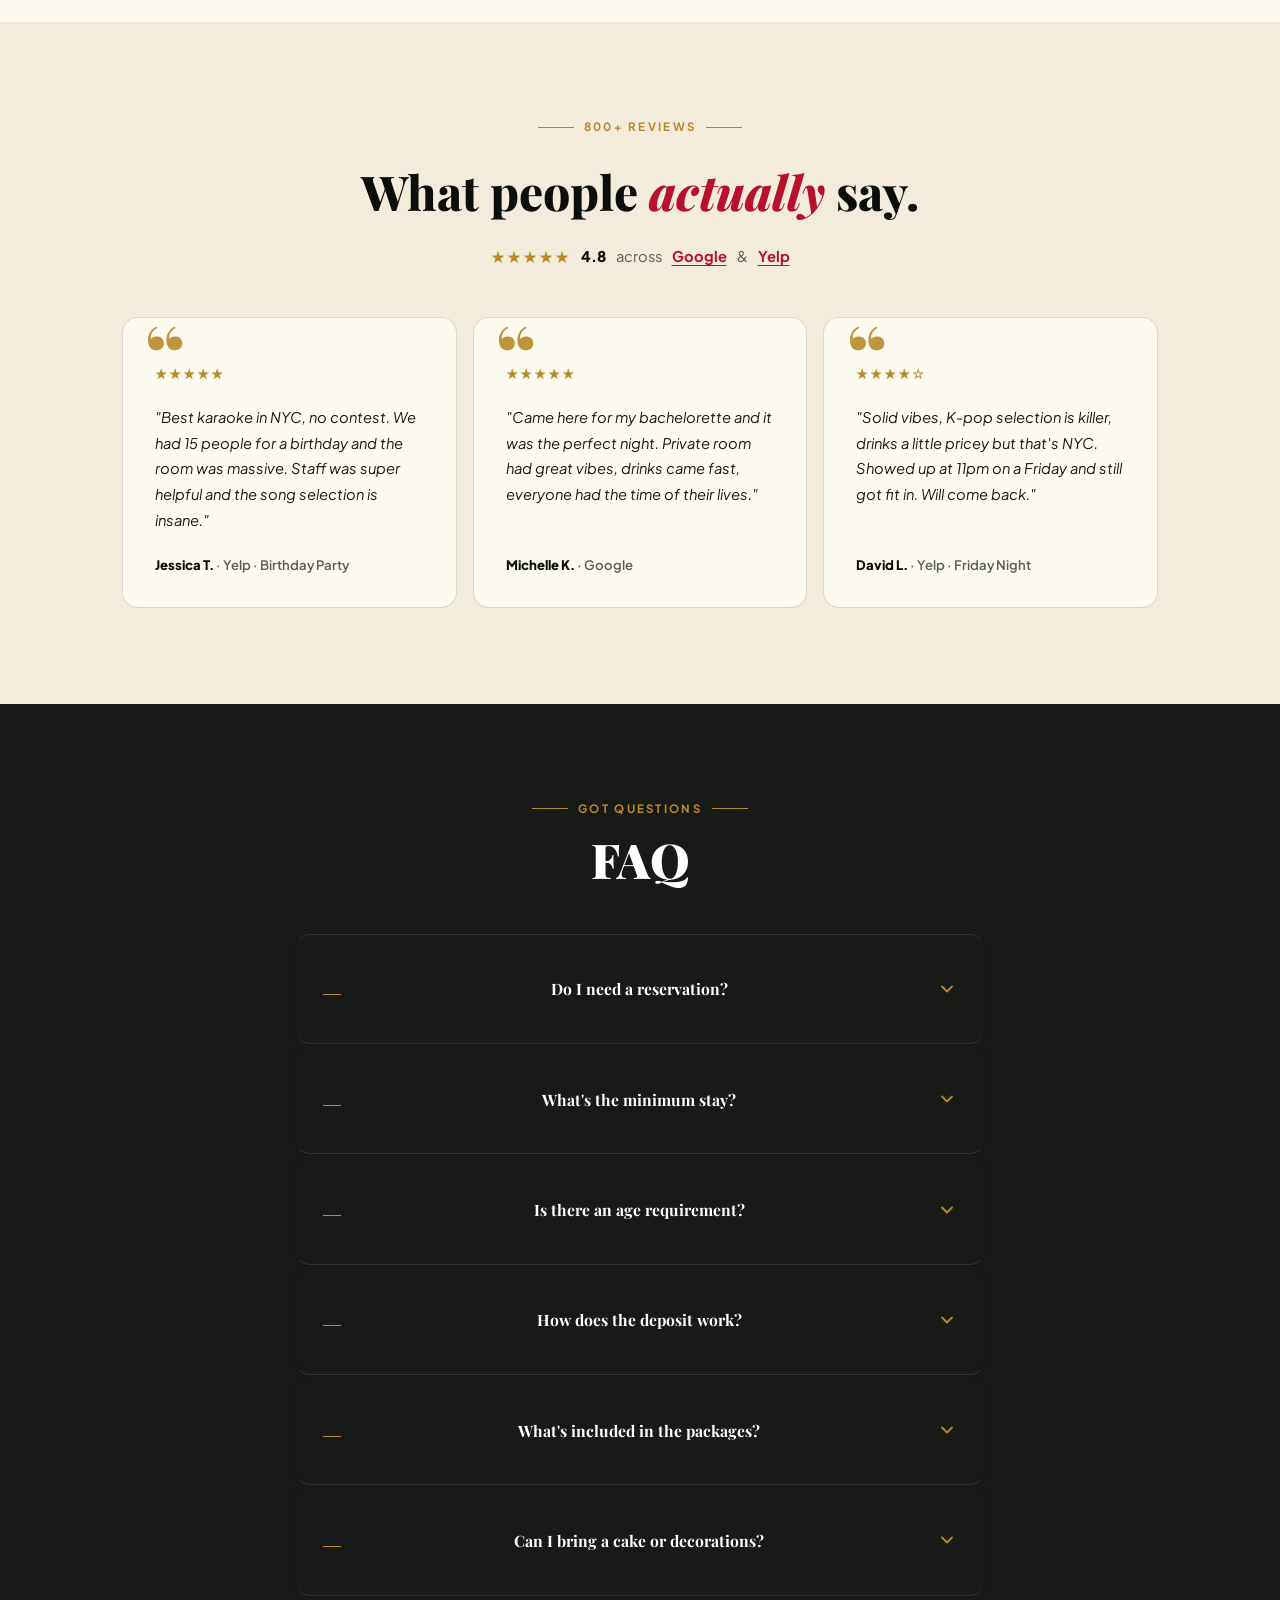
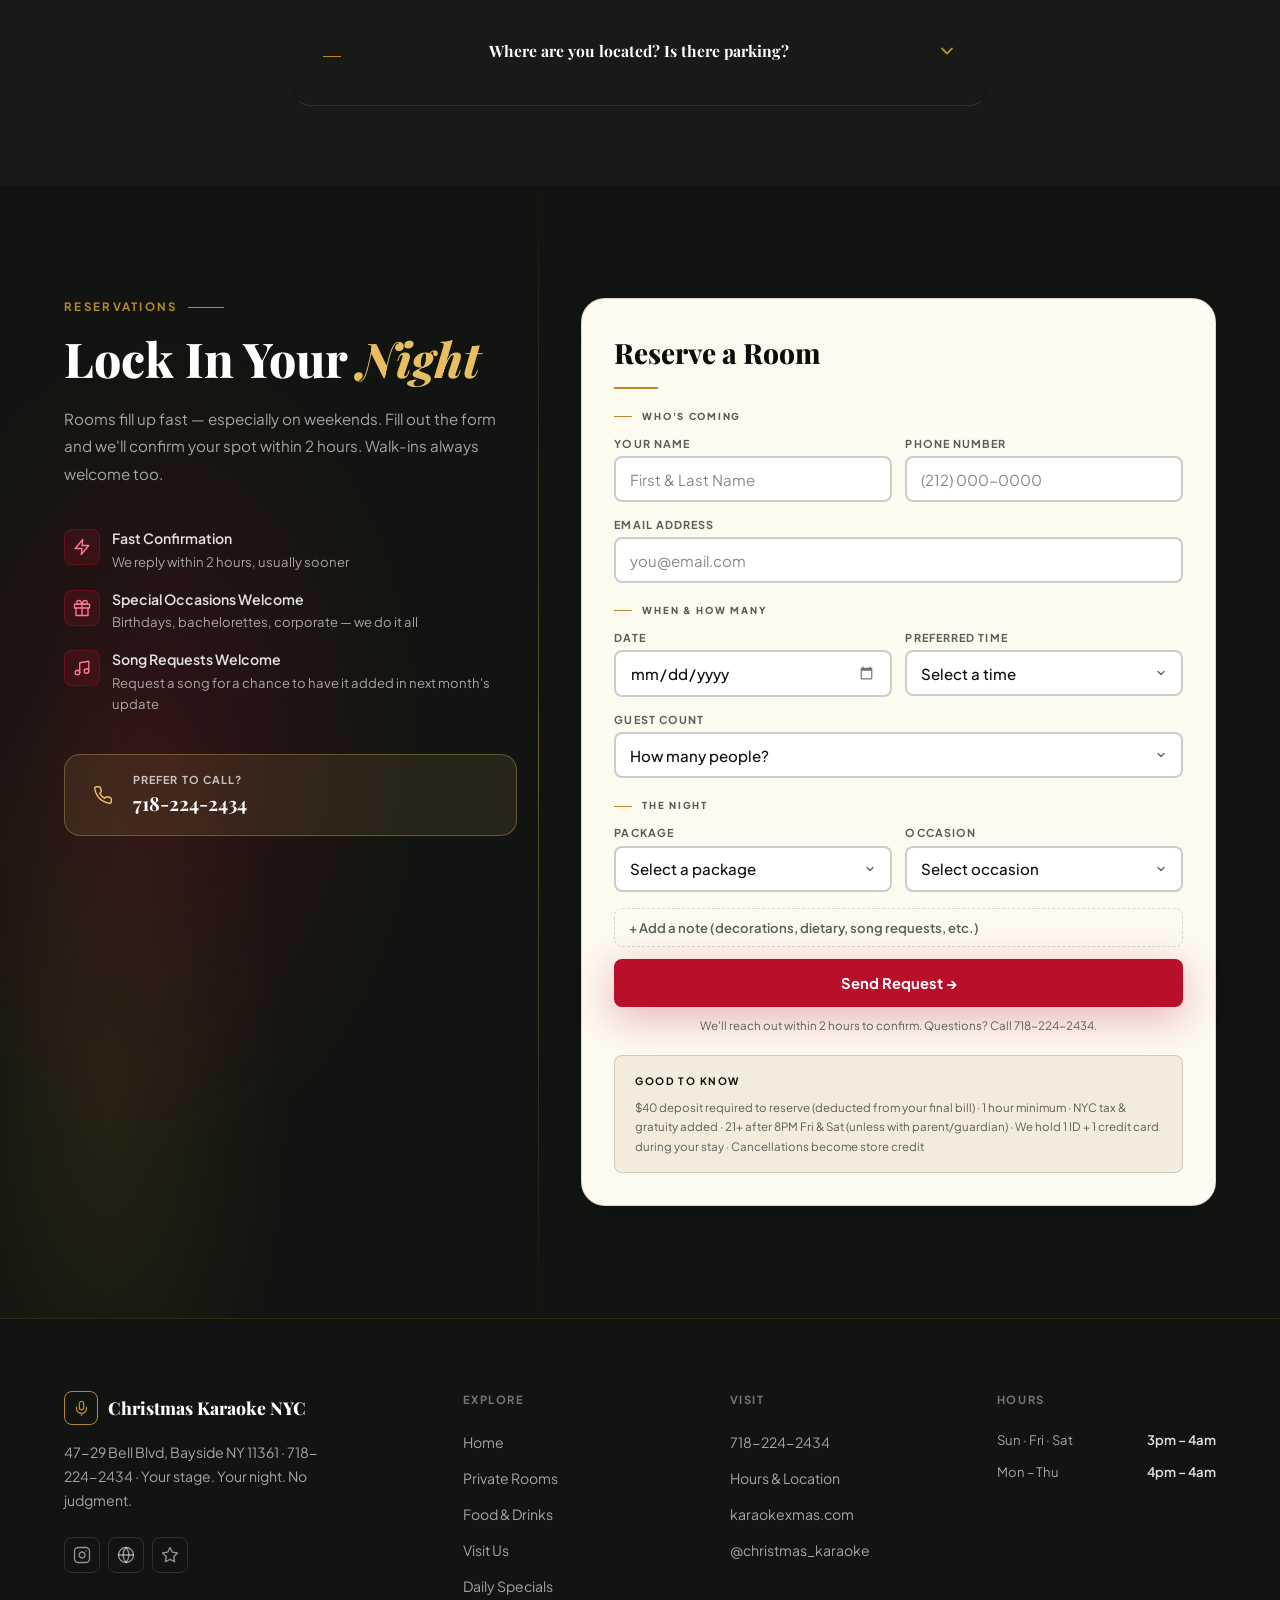
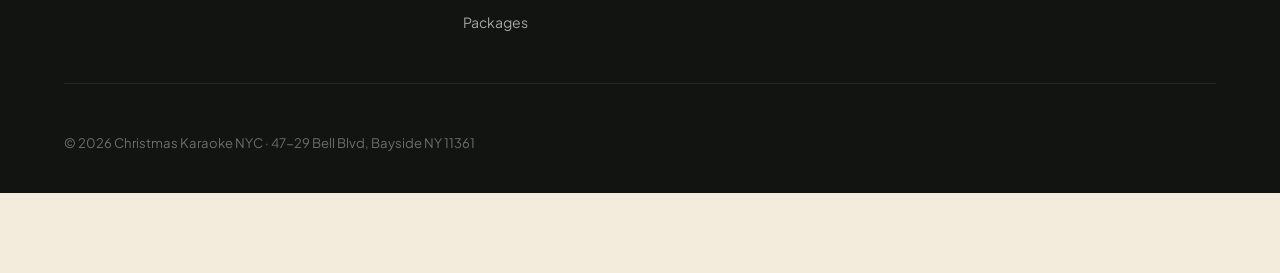
==== commit 059aa169: "Add sticky 4-button CTA bar and FAQ section - Replaced mobile-only 2-button sticky CTA with always-v" ====
--- a/index.html
+++ b/index.html
@@ -209,6 +209,46 @@
   </div>
 </section>
 
+<!-- FAQ -->
+<section id="faq">
+  <div class="faq-inner container">
+    <div class="faq-header">
+      <p class="section-eyebrow">Got Questions</p>
+      <h2 class="faq-h2">FAQ</h2>
+    </div>
+    <div class="faq-list">
+      <details class="faq-item">
+        <summary class="faq-q">Do I need a reservation?<span class="faq-arrow"><svg viewBox="0 0 24 24" fill="none" stroke="currentColor" stroke-width="2.2" stroke-linecap="round" stroke-linejoin="round"><polyline points="6 9 12 15 18 9"/></svg></span></summary>
+        <div class="faq-a">Walk-ins are always welcome, but we strongly recommend booking ahead — especially on weekends. Rooms fill up fast. You can reserve online or call us at 718-224-2434.</div>
+      </details>
+      <details class="faq-item">
+        <summary class="faq-q">What's the minimum stay?<span class="faq-arrow"><svg viewBox="0 0 24 24" fill="none" stroke="currentColor" stroke-width="2.2" stroke-linecap="round" stroke-linejoin="round"><polyline points="6 9 12 15 18 9"/></svg></span></summary>
+        <div class="faq-a">1 hour minimum for all bookings. Happy Hour (until 8 PM) is room-rate only — no package required. After 8 PM, packages apply.</div>
+      </details>
+      <details class="faq-item">
+        <summary class="faq-q">Is there an age requirement?<span class="faq-arrow"><svg viewBox="0 0 24 24" fill="none" stroke="currentColor" stroke-width="2.2" stroke-linecap="round" stroke-linejoin="round"><polyline points="6 9 12 15 18 9"/></svg></span></summary>
+        <div class="faq-a">We're all-ages until 8 PM on Friday and Saturday. After 8 PM on Fri &amp; Sat, it's 21+ unless accompanied by a parent or guardian. All other nights are all-ages.</div>
+      </details>
+      <details class="faq-item">
+        <summary class="faq-q">How does the deposit work?<span class="faq-arrow"><svg viewBox="0 0 24 24" fill="none" stroke="currentColor" stroke-width="2.2" stroke-linecap="round" stroke-linejoin="round"><polyline points="6 9 12 15 18 9"/></svg></span></summary>
+        <div class="faq-a">A $40 deposit is required to hold your reservation. It's fully deducted from your final bill — it's not an extra charge. Cancellations are converted to store credit.</div>
+      </details>
+      <details class="faq-item">
+        <summary class="faq-q">What's included in the packages?<span class="faq-arrow"><svg viewBox="0 0 24 24" fill="none" stroke="currentColor" stroke-width="2.2" stroke-linecap="round" stroke-linejoin="round"><polyline points="6 9 12 15 18 9"/></svg></span></summary>
+        <div class="faq-a">Every package includes a private room and drinks. Bronze ($35) = 1 hr + 2 drinks + 1 shot. Silver ($55) = 2 hrs + 3 drinks + 1 shot. Gold ($65) = 3 hrs + 3 drinks + 2 shots. Platinum ($75) = 3 hrs + any 3 drinks + 2 premium shots. House drinks include cocktails, beer, and mixed drinks. Soju, wine, and premium liquor are +$3.</div>
+      </details>
+      <details class="faq-item">
+        <summary class="faq-q">Can I bring a cake or decorations?<span class="faq-arrow"><svg viewBox="0 0 24 24" fill="none" stroke="currentColor" stroke-width="2.2" stroke-linecap="round" stroke-linejoin="round"><polyline points="6 9 12 15 18 9"/></svg></span></summary>
+        <div class="faq-a">Yes! Bring your own cake and decorations — we love a good birthday setup. Just mention it in your booking notes so we can make sure the room is ready.</div>
+      </details>
+      <details class="faq-item">
+        <summary class="faq-q">Where are you located? Is there parking?<span class="faq-arrow"><svg viewBox="0 0 24 24" fill="none" stroke="currentColor" stroke-width="2.2" stroke-linecap="round" stroke-linejoin="round"><polyline points="6 9 12 15 18 9"/></svg></span></summary>
+        <div class="faq-a">We're at 47-29 Bell Blvd, Bayside, NY 11361. Street parking is available on Bell Blvd and surrounding streets. We're also a short walk from the Bayside LIRR station.</div>
+      </details>
+    </div>
+  </div>
+</section>
+
 <!-- BOOKING -->
 <section id="booking">
   <div class="booking-inner">
@@ -294,11 +334,25 @@
   </div>
 </footer>
 
-<!-- STICKY MOBILE CTA -->
-<div class="sticky-cta">
+<!-- STICKY CTA BAR -->
+<div class="sticky-cta" id="sticky-cta">
   <div class="sticky-cta-progress" id="sticky-cta-progress"></div>
-  <a href="tel:+17182242434" class="sc-call"><svg viewBox="0 0 24 24" fill="none" stroke="currentColor" stroke-width="2" stroke-linecap="round" stroke-linejoin="round"><path d="M22 16.92v3a2 2 0 0 1-2.18 2 19.79 19.79 0 0 1-8.63-3.07 19.5 19.5 0 0 1-6-6 19.79 19.79 0 0 1-3.07-8.67A2 2 0 0 1 4.11 2h3a2 2 0 0 1 2 1.72 12.84 12.84 0 0 0 .7 2.81 2 2 0 0 1-.45 2.11L8.09 9.91a16 16 0 0 0 6 6l1.27-1.27a2 2 0 0 1 2.11-.45 12.84 12.84 0 0 0 2.81.7A2 2 0 0 1 22 16.92z"/></svg>Call</a>
-  <a href="#booking" class="sc-book">Book a Room →</a>
+  <a href="tel:+17182242434" class="sc-btn sc-call">
+    <svg viewBox="0 0 24 24" fill="none" stroke="currentColor" stroke-width="2" stroke-linecap="round" stroke-linejoin="round"><path d="M22 16.92v3a2 2 0 0 1-2.18 2 19.79 19.79 0 0 1-8.63-3.07 19.5 19.5 0 0 1-6-6 19.79 19.79 0 0 1-3.07-8.67A2 2 0 0 1 4.11 2h3a2 2 0 0 1 2 1.72 12.84 12.84 0 0 0 .7 2.81 2 2 0 0 1-.45 2.11L8.09 9.91a16 16 0 0 0 6 6l1.27-1.27a2 2 0 0 1 2.11-.45 12.84 12.84 0 0 0 2.81.7A2 2 0 0 1 22 16.92z"/></svg>
+    <span>Call</span>
+  </a>
+  <a href="#booking" class="sc-btn sc-reserve">
+    <svg viewBox="0 0 24 24" fill="none" stroke="currentColor" stroke-width="2" stroke-linecap="round" stroke-linejoin="round"><rect x="3" y="4" width="18" height="18" rx="2"/><line x1="16" y1="2" x2="16" y2="6"/><line x1="8" y1="2" x2="8" y2="6"/><line x1="3" y1="10" x2="21" y2="10"/></svg>
+    <span>Reserve</span>
+  </a>
+  <a href="#packages" class="sc-btn sc-packages">
+    <svg viewBox="0 0 24 24" fill="none" stroke="currentColor" stroke-width="2" stroke-linecap="round" stroke-linejoin="round"><path d="M6 3h12l4 6-10 13L2 9Z"/><path d="M11 3 8 9l4 13 4-13-3-6"/><path d="M2 9h20"/></svg>
+    <span>Packages</span>
+  </a>
+  <a href="#faq" class="sc-btn sc-faq">
+    <svg viewBox="0 0 24 24" fill="none" stroke="currentColor" stroke-width="2" stroke-linecap="round" stroke-linejoin="round"><circle cx="12" cy="12" r="10"/><path d="M9.09 9a3 3 0 0 1 5.83 1c0 2-3 3-3 3"/><line x1="12" y1="17" x2="12.01" y2="17"/></svg>
+    <span>FAQ</span>
+  </a>
 </div>
 
 <script src="app.js"></script>
--- a/styles.css
+++ b/styles.css
@@ -556,14 +556,51 @@
 .footer-bottom{display:flex;justify-content:space-between;align-items:center;flex-wrap:wrap;gap:1rem;}
 .footer-copy{font-size:var(--text-sm);color:rgba(255,255,255,0.38);}
 
-/* STICKY MOBILE CTA */
-.sticky-cta{display:none;position:fixed;bottom:0;left:0;right:0;z-index:800;background:rgba(17,20,16,0.95);backdrop-filter:blur(14px);border-top:1px solid rgba(184,137,42,0.28);padding:12px 16px calc(12px + env(safe-area-inset-bottom));gap:10px;box-shadow:0 -10px 40px rgba(0,0,0,0.35);}
+/* STICKY CTA BAR */
+.sticky-cta{display:flex;position:fixed;bottom:0;left:0;right:0;z-index:800;background:rgba(12,14,11,0.97);backdrop-filter:blur(18px);-webkit-backdrop-filter:blur(18px);border-top:2px solid rgba(184,137,42,0.45);padding:10px 20px calc(10px + env(safe-area-inset-bottom));gap:10px;box-shadow:0 -12px 48px rgba(0,0,0,0.5);}
 .sticky-cta-progress{position:absolute;top:0;left:0;height:2px;background:linear-gradient(90deg,var(--gold),var(--gold-bright));width:0;transition:width 0.12s linear;}
-.sticky-cta a{flex:1;display:inline-flex;align-items:center;justify-content:center;gap:8px;padding:14px;border-radius:var(--radius);font-weight:700;font-size:0.88rem;letter-spacing:0.03em;}
-.sticky-cta .sc-call{background:rgba(255,255,255,0.1);color:#fff;border:1px solid rgba(255,255,255,0.18);}
-.sticky-cta .sc-book{background:var(--red);color:#fff;box-shadow:0 6px 20px rgba(184,16,42,0.4);}
-.sticky-cta svg{width:16px;height:16px;}
-@media(max-width:768px){.sticky-cta{display:flex;}body{padding-bottom:76px;}}
+.sc-btn{flex:1;display:inline-flex;flex-direction:column;align-items:center;justify-content:center;gap:5px;padding:10px 8px;border-radius:var(--radius);font-weight:700;font-size:0.72rem;letter-spacing:0.07em;text-transform:uppercase;transition:all 0.22s var(--ease);cursor:pointer;}
+.sc-btn svg{width:20px;height:20px;flex-shrink:0;}
+.sc-btn span{line-height:1;}
+/* Call — ghost white */
+.sc-call{color:#fff;border:1.5px solid rgba(255,255,255,0.22);background:rgba(255,255,255,0.07);}
+.sc-call:hover{background:rgba(255,255,255,0.16);border-color:rgba(255,255,255,0.45);}
+/* Reserve — red, primary action */
+.sc-reserve{background:var(--red);color:#fff;border:1.5px solid transparent;box-shadow:0 4px 20px rgba(184,16,42,0.55);}
+.sc-reserve:hover{background:var(--red-dark);box-shadow:0 6px 28px rgba(184,16,42,0.7);transform:translateY(-2px);}
+/* Packages — gold */
+.sc-packages{background:rgba(184,137,42,0.18);color:var(--gold-bright);border:1.5px solid rgba(184,137,42,0.45);}
+.sc-packages:hover{background:rgba(184,137,42,0.32);border-color:var(--gold-bright);}
+/* FAQ — subtle green tint */
+.sc-faq{color:rgba(255,255,255,0.7);border:1.5px solid rgba(255,255,255,0.14);background:rgba(255,255,255,0.04);}
+.sc-faq:hover{background:rgba(255,255,255,0.12);color:#fff;border-color:rgba(255,255,255,0.35);}
+body{padding-bottom:80px;}
+@media(max-width:480px){
+  .sc-btn{padding:8px 4px;font-size:0.65rem;}
+  .sc-btn svg{width:18px;height:18px;}
+}
+
+/* FAQ SECTION */
+#faq{padding:6rem 0 5rem;background:var(--charcoal);position:relative;}
+.faq-inner{max-width:820px;}
+.faq-header{margin-bottom:3rem;}
+.faq-h2{font-family:var(--font-display);font-size:clamp(2rem,5vw,3rem);font-weight:900;color:#fff;line-height:1.08;}
+.faq-h2 em{color:var(--gold-bright);font-style:italic;}
+.faq-list{display:flex;flex-direction:column;gap:0;}
+.faq-item{border-bottom:1px solid rgba(255,255,255,0.1);background:var(--charcoal);}
+.faq-item:first-child{border-top:1px solid rgba(255,255,255,0.1);}
+.faq-q{display:flex;align-items:center;justify-content:space-between;gap:1rem;padding:1.1rem 0;font-weight:700;font-size:0.98rem;color:#fff;cursor:pointer;list-style:none;user-select:none;margin:0;padding-left:0;}
+.faq-q::-webkit-details-marker{display:none;}
+.faq-q::marker{display:none;content:'';}
+.faq-item > summary::-webkit-details-marker{display:none;}
+.faq-item > summary::marker{content:'';}
+.faq-q:hover{color:var(--gold-bright);}
+.faq-arrow{flex-shrink:0;width:20px;height:20px;color:var(--gold);transition:transform 0.28s var(--ease);}
+.faq-arrow svg{width:20px;height:20px;}
+.faq-item[open] .faq-arrow{transform:rotate(180deg);}
+.faq-a{padding:0 0 1.1rem;font-size:0.88rem;color:var(--on-dark-muted);line-height:1.75;max-width:680px;margin:0;}
+#faq .section-eyebrow{color:var(--gold);}
+#faq .section-eyebrow::after{background:var(--gold);}
 
 /* ANIMATIONS */
 @keyframes fadeUp{from{opacity:0;transform:translateY(28px)}to{opacity:1;transform:translateY(0)}}
